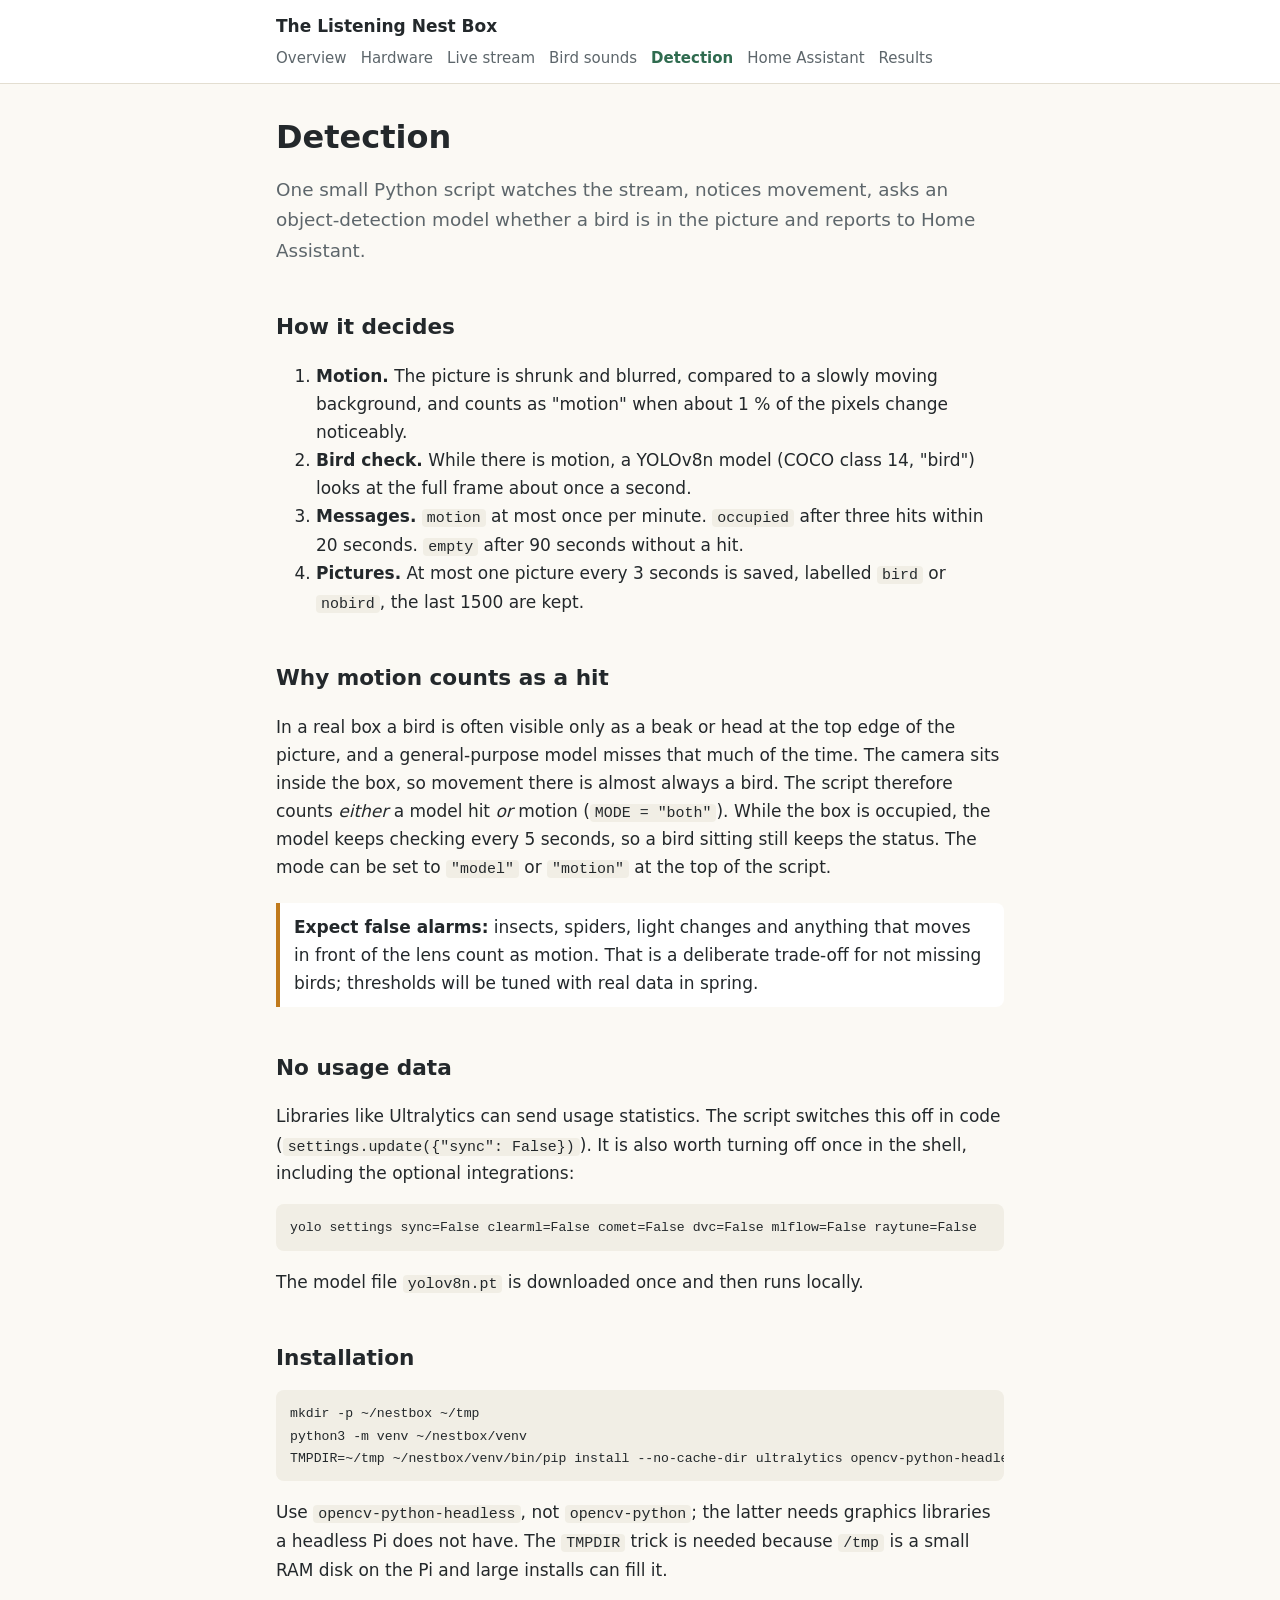
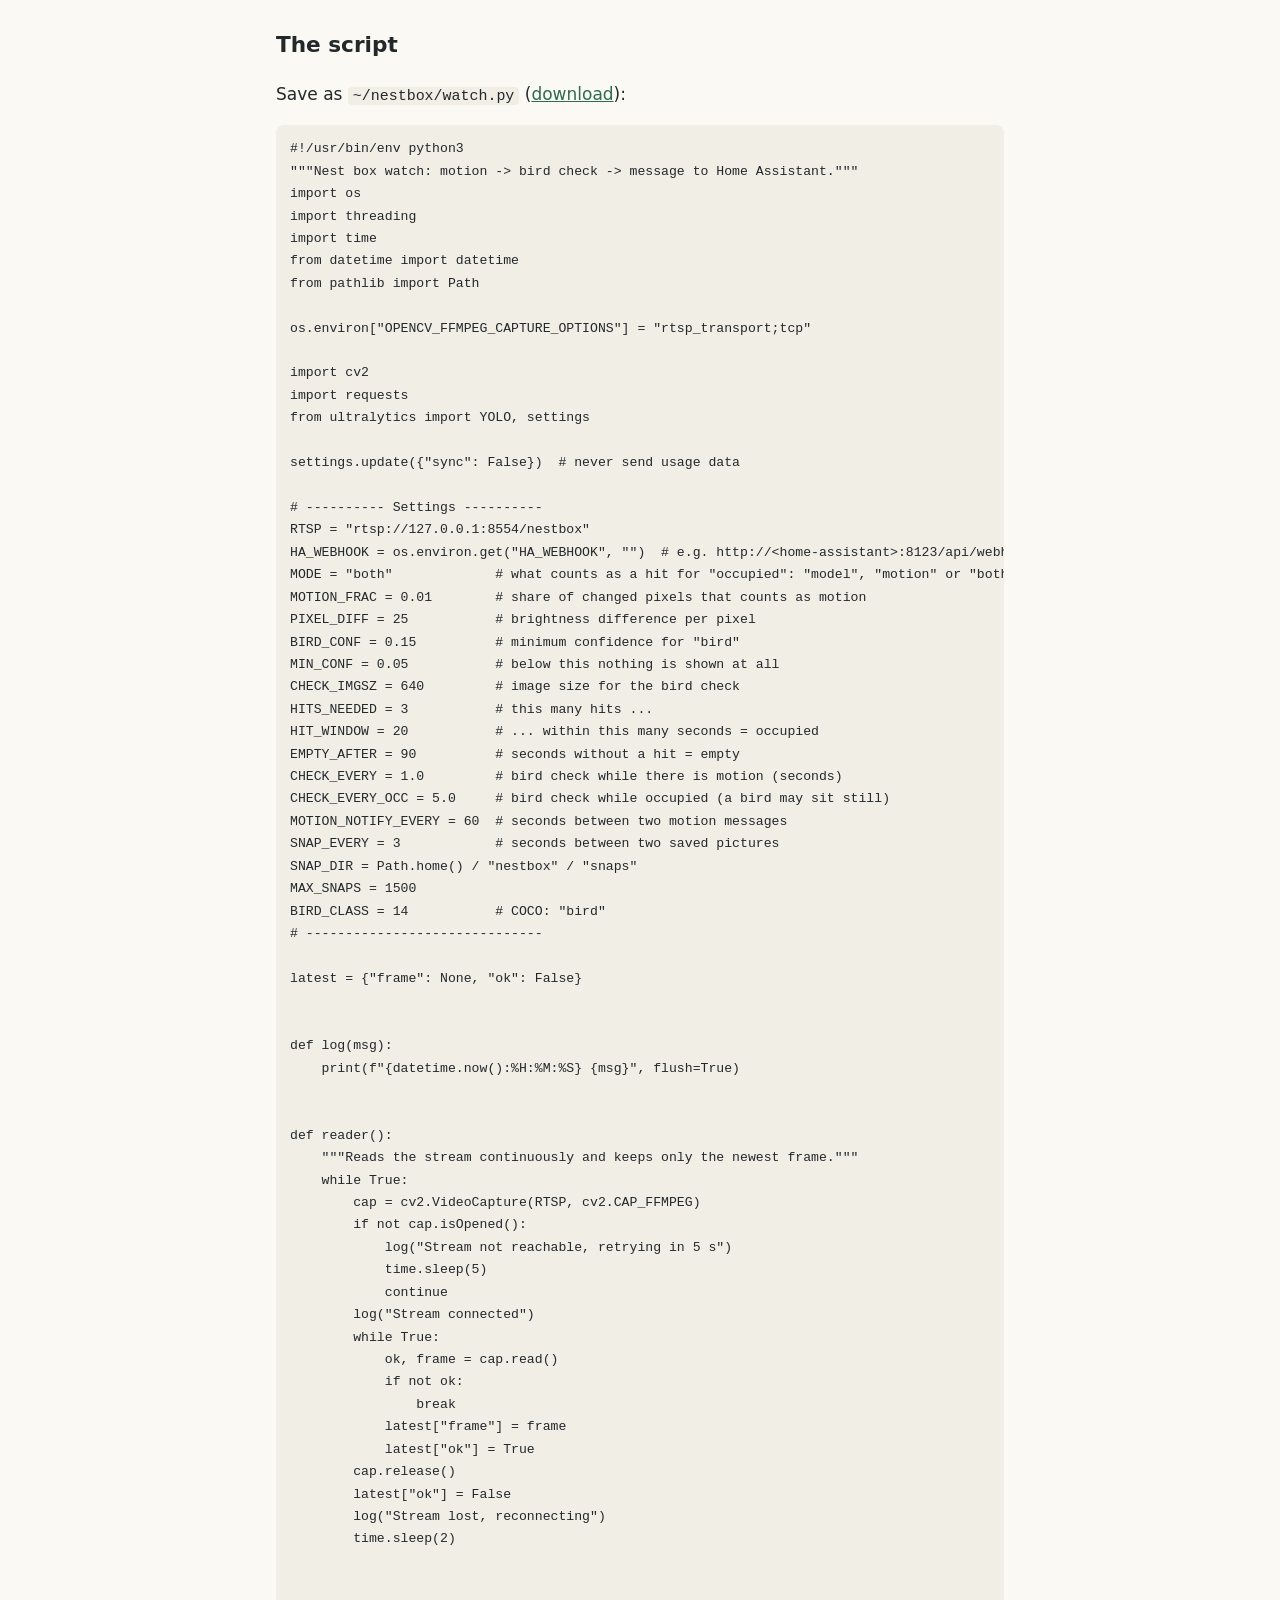
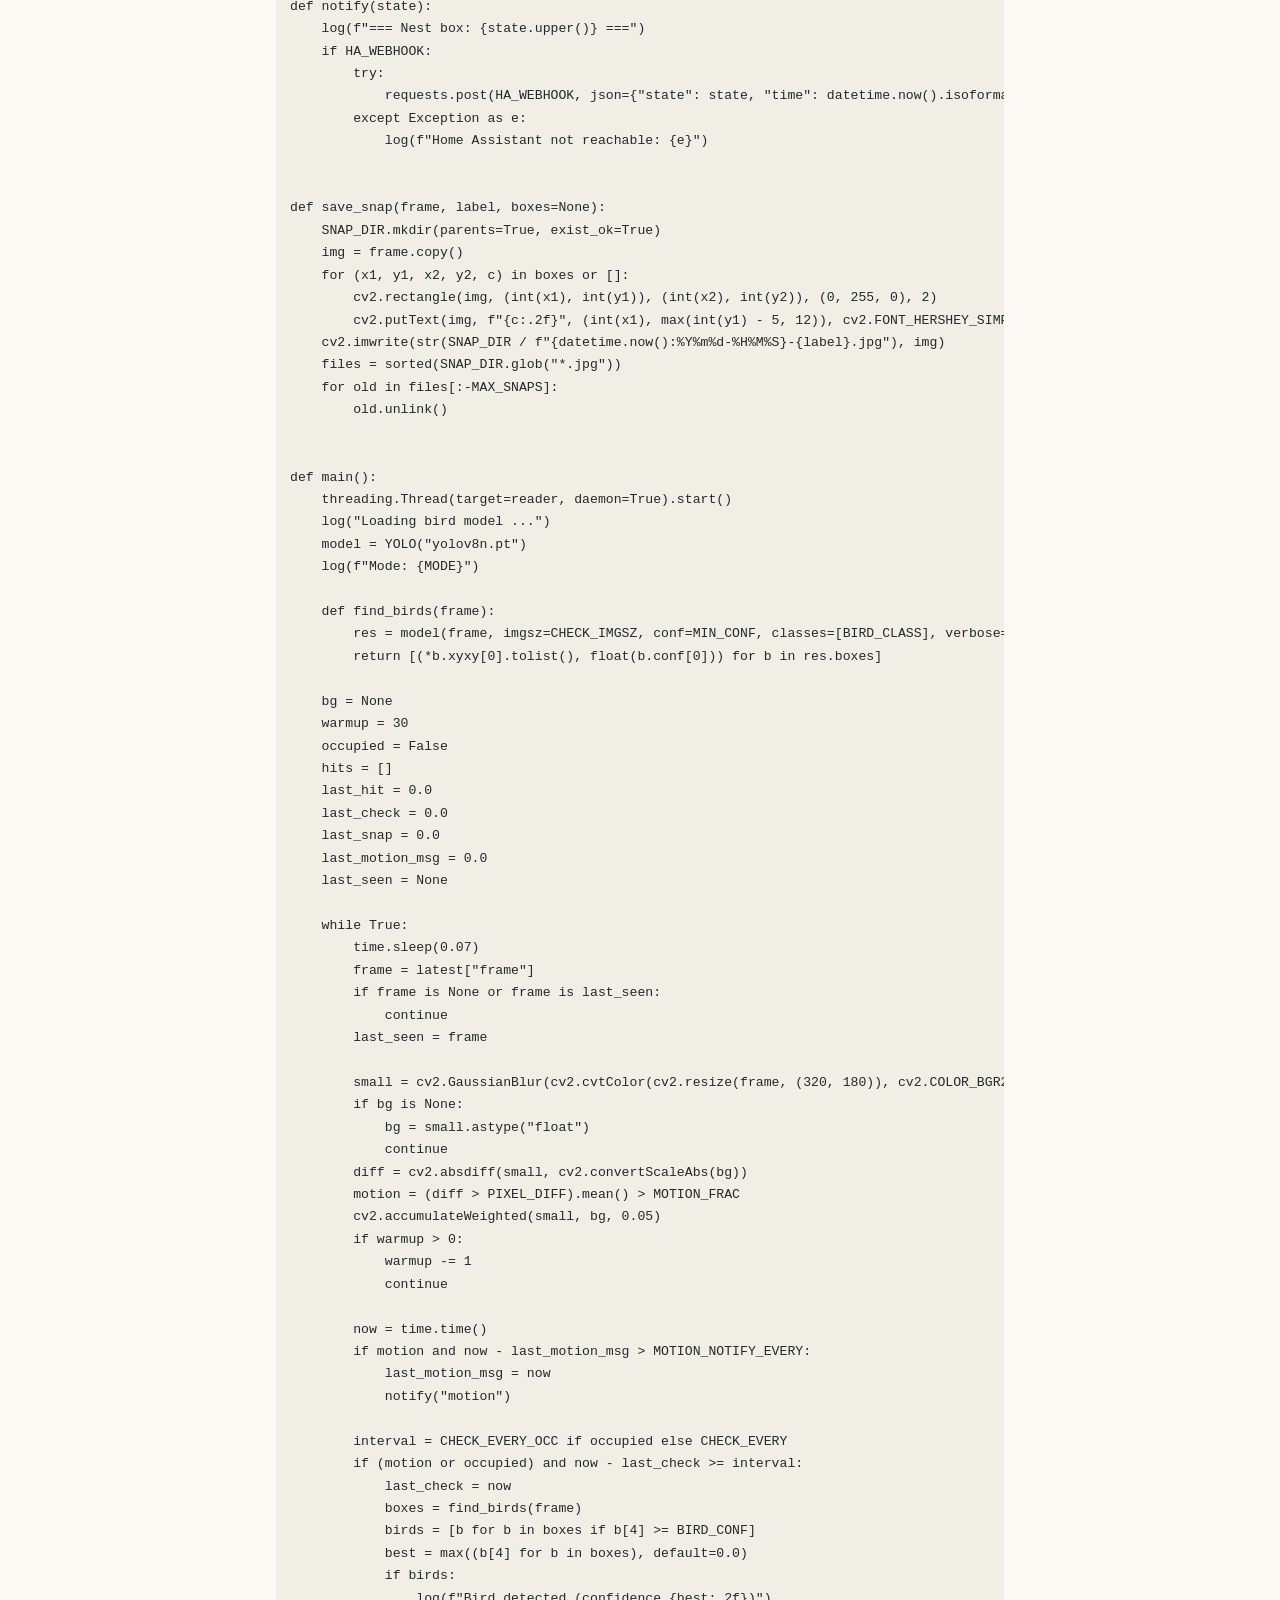
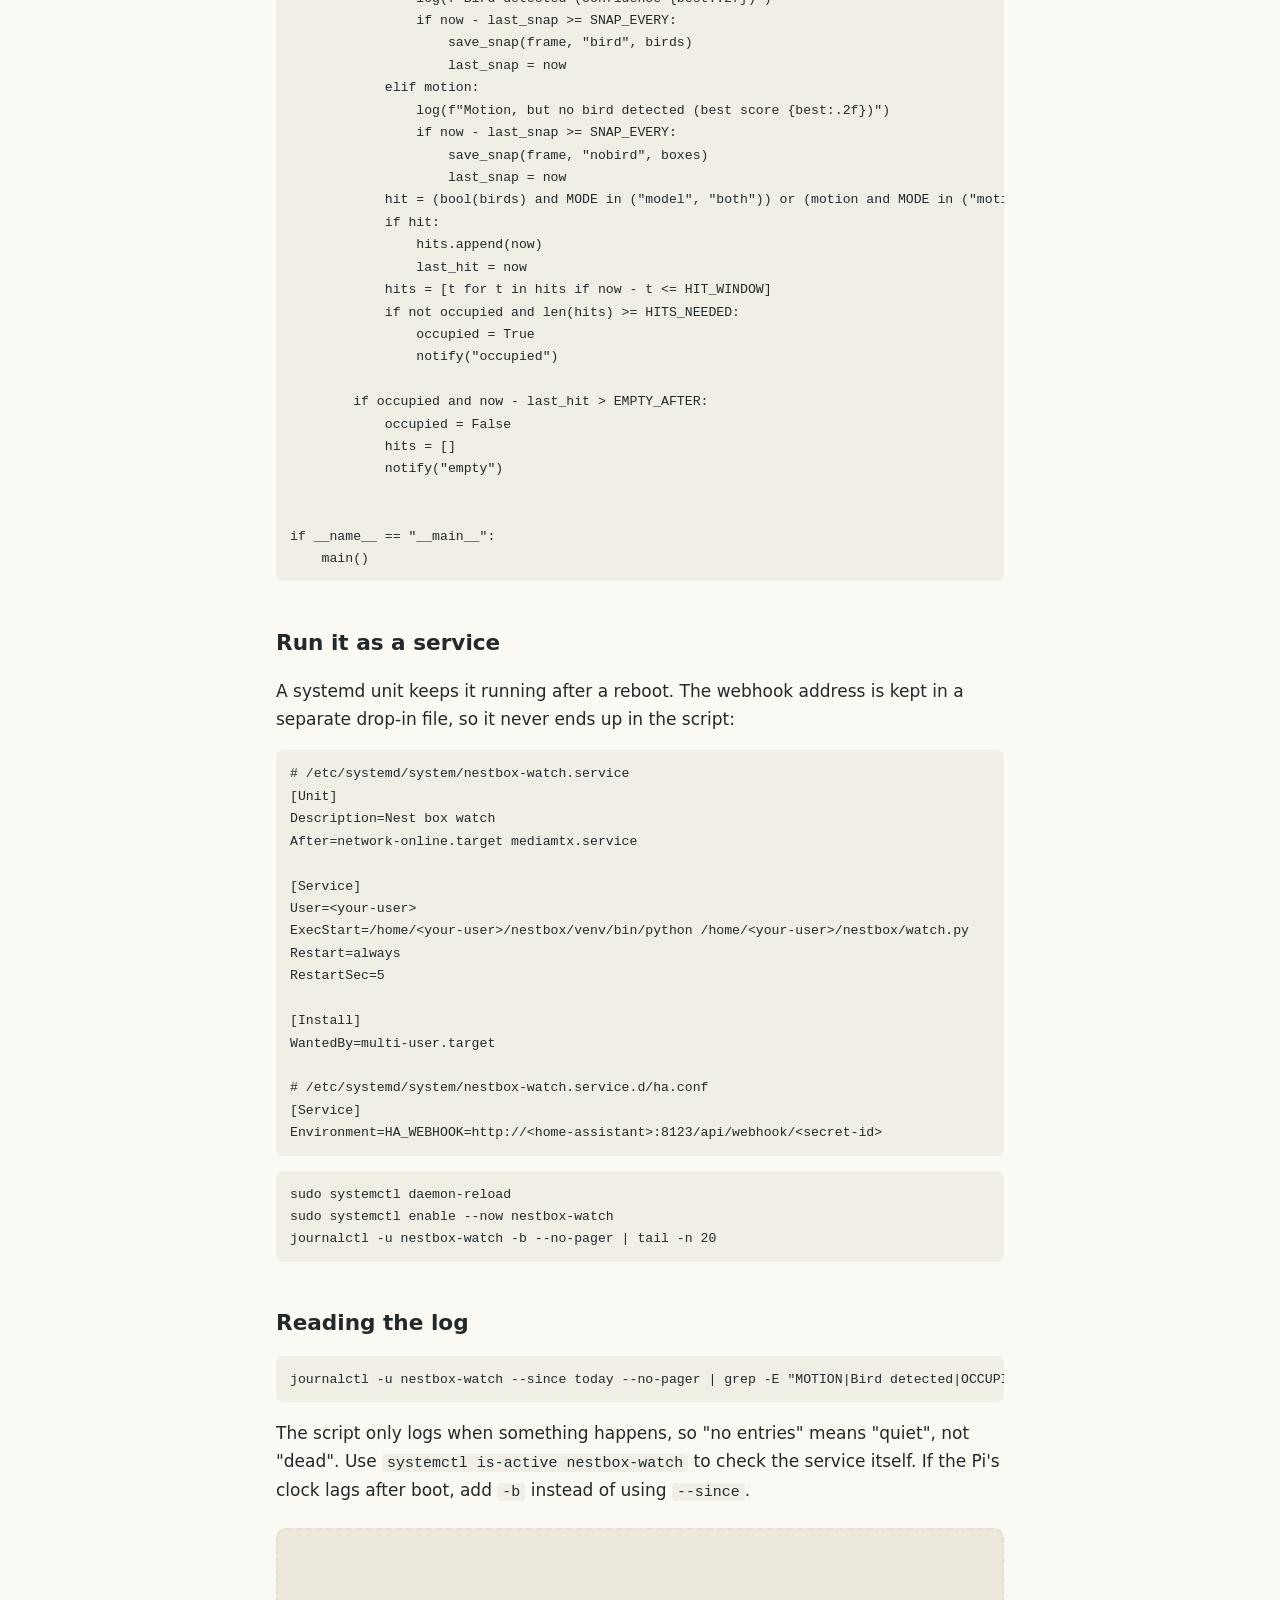
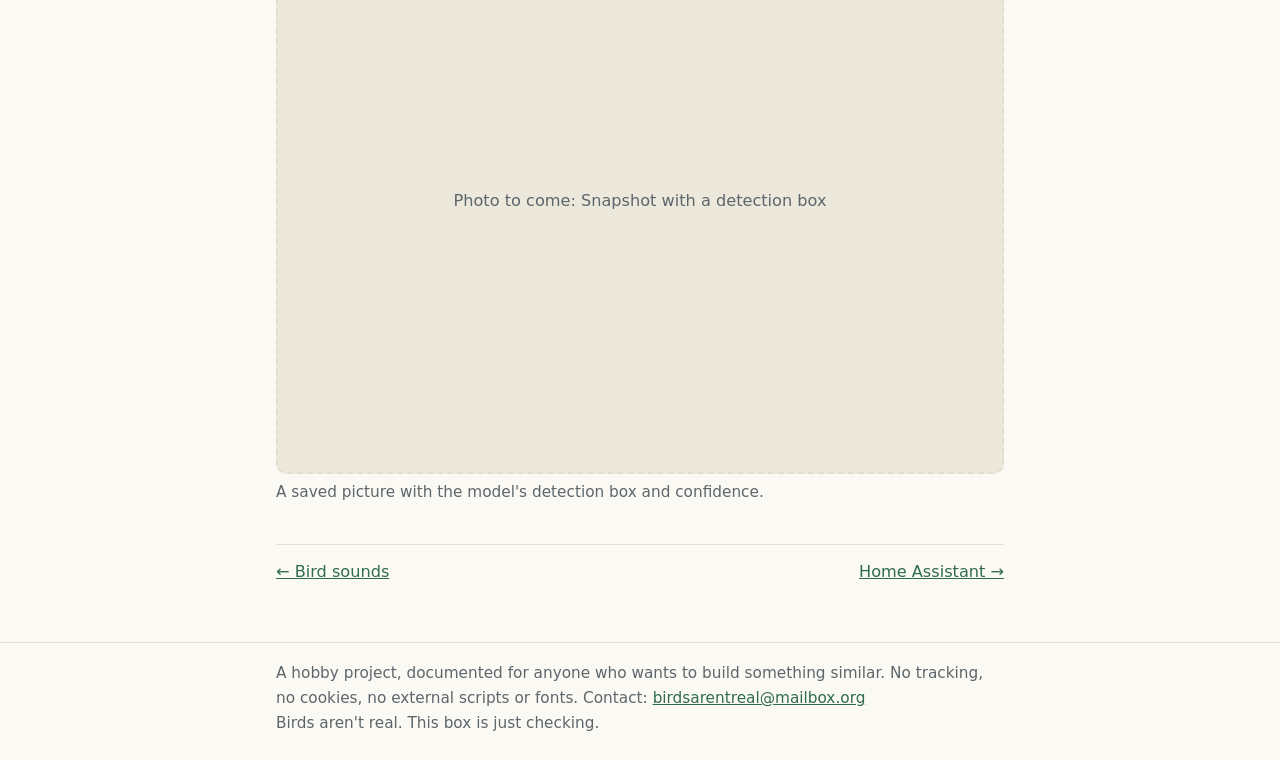
==== detection.html @ a0972b91 "Birds arent real" ====
<!doctype html>
<!-- they are watching. so are we. -->
<html lang="en">
<head>
<meta charset="utf-8">
<meta name="viewport" content="width=device-width,initial-scale=1">
<title>Detection · The Listening Nest Box</title>
<meta name="description" content="The motion and bird-detection script with the full code, settings and service setup.">
<link rel="stylesheet" href="style.css">
</head>
<body>
<header class="site"><div class="wrap"><a class="brand" href="index.html">The Listening Nest Box</a><nav aria-label="Pages"><a href="index.html">Overview</a><a href="hardware.html">Hardware</a><a href="stream.html">Live stream</a><a href="sound.html">Bird sounds</a><a href="detection.html" aria-current="page">Detection</a><a href="homeassistant.html">Home Assistant</a><a href="results.html">Results</a></nav></div></header>
<main><div class="wrap">

<h1>Detection</h1>
<p class="lead">One small Python script watches the stream, notices movement, asks an object-detection model whether a bird is in the picture and reports to Home Assistant.</p>
<h2>How it decides</h2>
<ol>
<li><strong>Motion.</strong> The picture is shrunk and blurred, compared to a slowly moving background, and counts as "motion" when about 1 % of the pixels change noticeably.</li>
<li><strong>Bird check.</strong> While there is motion, a YOLOv8n model (COCO class 14, "bird") looks at the full frame about once a second.</li>
<li><strong>Messages.</strong> <code>motion</code> at most once per minute. <code>occupied</code> after three hits within 20 seconds. <code>empty</code> after 90 seconds without a hit.</li>
<li><strong>Pictures.</strong> At most one picture every 3 seconds is saved, labelled <code>bird</code> or <code>nobird</code>, the last 1500 are kept.</li>
</ol>
<h2>Why motion counts as a hit</h2>
<p>In a real box a bird is often visible only as a beak or head at the top edge of the picture, and a general-purpose model misses that much of the time. The camera sits inside the box, so movement there is almost always a bird. The script therefore counts <em>either</em> a model hit <em>or</em> motion (<code>MODE = "both"</code>). While the box is occupied, the model keeps checking every 5 seconds, so a bird sitting still keeps the status. The mode can be set to <code>"model"</code> or <code>"motion"</code> at the top of the script.</p>
<div class="note warn"><strong>Expect false alarms:</strong> insects, spiders, light changes and anything that moves in front of the lens count as motion. That is a deliberate trade-off for not missing birds; thresholds will be tuned with real data in spring.</div>
<h2>No usage data</h2>
<p>Libraries like Ultralytics can send usage statistics. The script switches this off in code (<code>settings.update({"sync": False})</code>). It is also worth turning off once in the shell, including the optional integrations:</p>
<pre><code>yolo settings sync=False clearml=False comet=False dvc=False mlflow=False raytune=False</code></pre>
<p>The model file <code>yolov8n.pt</code> is downloaded once and then runs locally.</p>
<h2>Installation</h2>
<pre><code>mkdir -p ~/nestbox ~/tmp
python3 -m venv ~/nestbox/venv
TMPDIR=~/tmp ~/nestbox/venv/bin/pip install --no-cache-dir ultralytics opencv-python-headless requests</code></pre>
<p>Use <code>opencv-python-headless</code>, not <code>opencv-python</code>; the latter needs graphics libraries a headless Pi does not have. The <code>TMPDIR</code> trick is needed because <code>/tmp</code> is a small RAM disk on the Pi and large installs can fill it.</p>
<h2>The script</h2>
<p>Save as <code>~/nestbox/watch.py</code> (<a href="watch.py">download</a>):</p>
<pre><code>#!/usr/bin/env python3
&quot;&quot;&quot;Nest box watch: motion -&gt; bird check -&gt; message to Home Assistant.&quot;&quot;&quot;
import os
import threading
import time
from datetime import datetime
from pathlib import Path

os.environ[&quot;OPENCV_FFMPEG_CAPTURE_OPTIONS&quot;] = &quot;rtsp_transport;tcp&quot;

import cv2
import requests
from ultralytics import YOLO, settings

settings.update({&quot;sync&quot;: False})  # never send usage data

# ---------- Settings ----------
RTSP = &quot;rtsp://127.0.0.1:8554/nestbox&quot;
HA_WEBHOOK = os.environ.get(&quot;HA_WEBHOOK&quot;, &quot;&quot;)  # e.g. http://&lt;home-assistant&gt;:8123/api/webhook/&lt;secret-id&gt;
MODE = &quot;both&quot;             # what counts as a hit for &quot;occupied&quot;: &quot;model&quot;, &quot;motion&quot; or &quot;both&quot;
MOTION_FRAC = 0.01        # share of changed pixels that counts as motion
PIXEL_DIFF = 25           # brightness difference per pixel
BIRD_CONF = 0.15          # minimum confidence for &quot;bird&quot;
MIN_CONF = 0.05           # below this nothing is shown at all
CHECK_IMGSZ = 640         # image size for the bird check
HITS_NEEDED = 3           # this many hits ...
HIT_WINDOW = 20           # ... within this many seconds = occupied
EMPTY_AFTER = 90          # seconds without a hit = empty
CHECK_EVERY = 1.0         # bird check while there is motion (seconds)
CHECK_EVERY_OCC = 5.0     # bird check while occupied (a bird may sit still)
MOTION_NOTIFY_EVERY = 60  # seconds between two motion messages
SNAP_EVERY = 3            # seconds between two saved pictures
SNAP_DIR = Path.home() / &quot;nestbox&quot; / &quot;snaps&quot;
MAX_SNAPS = 1500
BIRD_CLASS = 14           # COCO: &quot;bird&quot;
# ------------------------------

latest = {&quot;frame&quot;: None, &quot;ok&quot;: False}


def log(msg):
    print(f&quot;{datetime.now():%H:%M:%S} {msg}&quot;, flush=True)


def reader():
    &quot;&quot;&quot;Reads the stream continuously and keeps only the newest frame.&quot;&quot;&quot;
    while True:
        cap = cv2.VideoCapture(RTSP, cv2.CAP_FFMPEG)
        if not cap.isOpened():
            log(&quot;Stream not reachable, retrying in 5 s&quot;)
            time.sleep(5)
            continue
        log(&quot;Stream connected&quot;)
        while True:
            ok, frame = cap.read()
            if not ok:
                break
            latest[&quot;frame&quot;] = frame
            latest[&quot;ok&quot;] = True
        cap.release()
        latest[&quot;ok&quot;] = False
        log(&quot;Stream lost, reconnecting&quot;)
        time.sleep(2)


def notify(state):
    log(f&quot;=== Nest box: {state.upper()} ===&quot;)
    if HA_WEBHOOK:
        try:
            requests.post(HA_WEBHOOK, json={&quot;state&quot;: state, &quot;time&quot;: datetime.now().isoformat()}, timeout=5)
        except Exception as e:
            log(f&quot;Home Assistant not reachable: {e}&quot;)


def save_snap(frame, label, boxes=None):
    SNAP_DIR.mkdir(parents=True, exist_ok=True)
    img = frame.copy()
    for (x1, y1, x2, y2, c) in boxes or []:
        cv2.rectangle(img, (int(x1), int(y1)), (int(x2), int(y2)), (0, 255, 0), 2)
        cv2.putText(img, f&quot;{c:.2f}&quot;, (int(x1), max(int(y1) - 5, 12)), cv2.FONT_HERSHEY_SIMPLEX, 0.6, (0, 255, 0), 2)
    cv2.imwrite(str(SNAP_DIR / f&quot;{datetime.now():%Y%m%d-%H%M%S}-{label}.jpg&quot;), img)
    files = sorted(SNAP_DIR.glob(&quot;*.jpg&quot;))
    for old in files[:-MAX_SNAPS]:
        old.unlink()


def main():
    threading.Thread(target=reader, daemon=True).start()
    log(&quot;Loading bird model ...&quot;)
    model = YOLO(&quot;yolov8n.pt&quot;)
    log(f&quot;Mode: {MODE}&quot;)

    def find_birds(frame):
        res = model(frame, imgsz=CHECK_IMGSZ, conf=MIN_CONF, classes=[BIRD_CLASS], verbose=False)[0]
        return [(*b.xyxy[0].tolist(), float(b.conf[0])) for b in res.boxes]

    bg = None
    warmup = 30
    occupied = False
    hits = []
    last_hit = 0.0
    last_check = 0.0
    last_snap = 0.0
    last_motion_msg = 0.0
    last_seen = None

    while True:
        time.sleep(0.07)
        frame = latest[&quot;frame&quot;]
        if frame is None or frame is last_seen:
            continue
        last_seen = frame

        small = cv2.GaussianBlur(cv2.cvtColor(cv2.resize(frame, (320, 180)), cv2.COLOR_BGR2GRAY), (9, 9), 0)
        if bg is None:
            bg = small.astype(&quot;float&quot;)
            continue
        diff = cv2.absdiff(small, cv2.convertScaleAbs(bg))
        motion = (diff &gt; PIXEL_DIFF).mean() &gt; MOTION_FRAC
        cv2.accumulateWeighted(small, bg, 0.05)
        if warmup &gt; 0:
            warmup -= 1
            continue

        now = time.time()
        if motion and now - last_motion_msg &gt; MOTION_NOTIFY_EVERY:
            last_motion_msg = now
            notify(&quot;motion&quot;)

        interval = CHECK_EVERY_OCC if occupied else CHECK_EVERY
        if (motion or occupied) and now - last_check &gt;= interval:
            last_check = now
            boxes = find_birds(frame)
            birds = [b for b in boxes if b[4] &gt;= BIRD_CONF]
            best = max((b[4] for b in boxes), default=0.0)
            if birds:
                log(f&quot;Bird detected (confidence {best:.2f})&quot;)
                if now - last_snap &gt;= SNAP_EVERY:
                    save_snap(frame, &quot;bird&quot;, birds)
                    last_snap = now
            elif motion:
                log(f&quot;Motion, but no bird detected (best score {best:.2f})&quot;)
                if now - last_snap &gt;= SNAP_EVERY:
                    save_snap(frame, &quot;nobird&quot;, boxes)
                    last_snap = now
            hit = (bool(birds) and MODE in (&quot;model&quot;, &quot;both&quot;)) or (motion and MODE in (&quot;motion&quot;, &quot;both&quot;))
            if hit:
                hits.append(now)
                last_hit = now
            hits = [t for t in hits if now - t &lt;= HIT_WINDOW]
            if not occupied and len(hits) &gt;= HITS_NEEDED:
                occupied = True
                notify(&quot;occupied&quot;)

        if occupied and now - last_hit &gt; EMPTY_AFTER:
            occupied = False
            hits = []
            notify(&quot;empty&quot;)


if __name__ == &quot;__main__&quot;:
    main()
</code></pre>
<h2>Run it as a service</h2>
<p>A systemd unit keeps it running after a reboot. The webhook address is kept in a separate drop-in file, so it never ends up in the script:</p>
<pre><code># /etc/systemd/system/nestbox-watch.service
[Unit]
Description=Nest box watch
After=network-online.target mediamtx.service

[Service]
User=&lt;your-user&gt;
ExecStart=/home/&lt;your-user&gt;/nestbox/venv/bin/python /home/&lt;your-user&gt;/nestbox/watch.py
Restart=always
RestartSec=5

[Install]
WantedBy=multi-user.target

# /etc/systemd/system/nestbox-watch.service.d/ha.conf
[Service]
Environment=HA_WEBHOOK=http://&lt;home-assistant&gt;:8123/api/webhook/&lt;secret-id&gt;</code></pre>
<pre><code>sudo systemctl daemon-reload
sudo systemctl enable --now nestbox-watch
journalctl -u nestbox-watch -b --no-pager | tail -n 20</code></pre>
<h2>Reading the log</h2>
<pre><code>journalctl -u nestbox-watch --since today --no-pager | grep -E "MOTION|Bird detected|OCCUPIED|EMPTY"</code></pre>
<p>The script only logs when something happens, so "no entries" means "quiet", not "dead". Use <code>systemctl is-active nestbox-watch</code> to check the service itself. If the Pi's clock lags after boot, add <code>-b</code> instead of using <code>--since</code>.</p>
<figure><div class="ph" role="img" aria-label="Photo placeholder: Snapshot with a detection box">Photo to come: Snapshot with a detection box</div><figcaption>A saved picture with the model's detection box and confidence.</figcaption></figure>

<div class="pager"><a href="sound.html">&larr; Bird sounds</a><a href="homeassistant.html">Home Assistant &rarr;</a></div>
</div></main>
<footer class="site"><div class="wrap">A hobby project, documented for anyone who wants to build something similar. No tracking, no cookies, no external scripts or fonts. Contact: <a href="mailto:birdsarentreal@mailbox.org">birdsarentreal@mailbox.org</a><br>Birds aren't real. This box is just checking.</div></footer>
</body>
</html>
---- style.css ----
:root{--bg:#fbf9f4;--fg:#23282b;--muted:#5d666b;--card:#fff;--line:#e3ded1;--accent:#2f6b4f;--accent-fg:#fff;--code:#f1eee5;--ph:#ece8db}
@media (prefers-color-scheme:dark){:root:not([data-theme=light]){--bg:#171b1a;--fg:#e7e9e4;--muted:#a3aba5;--card:#1f2523;--line:#303835;--accent:#7fc3a0;--accent-fg:#10201a;--code:#232b28;--ph:#252d2a}}
*{box-sizing:border-box}
html{-webkit-text-size-adjust:100%}
body{margin:0;background:var(--bg);color:var(--fg);font:17px/1.65 system-ui,-apple-system,"Segoe UI",Roboto,sans-serif}
a{color:var(--accent)}
header.site{border-bottom:1px solid var(--line);background:var(--card)}
.wrap{max-width:760px;margin:0 auto;padding:0 16px}
header.site .wrap{display:flex;flex-wrap:wrap;gap:6px 18px;align-items:center;padding-top:12px;padding-bottom:12px}
header.site .brand{font-weight:700;color:var(--fg);text-decoration:none;margin-right:auto}
header.site nav{display:flex;flex-wrap:wrap;gap:4px 14px;font-size:15px}
header.site nav a{color:var(--muted);text-decoration:none}
header.site nav a[aria-current=page]{color:var(--accent);font-weight:600}
main{padding:28px 0 56px}
h1{font-size:2rem;line-height:1.2;margin:.2em 0 .4em}
h2{font-size:1.35rem;margin:2em 0 .5em}
h3{font-size:1.1rem;margin:1.5em 0 .4em}
.lead{font-size:1.15rem;color:var(--muted)}
.note{border-left:4px solid var(--accent);background:var(--card);padding:10px 14px;margin:1.2em 0;border-radius:0 8px 8px 0}
.note.warn{border-color:#c07a1c}
pre,code{font-family:ui-monospace,SFMono-Regular,Menlo,Consolas,monospace;font-size:.88em}
code{background:var(--code);padding:1px 5px;border-radius:4px}
pre{background:var(--code);padding:12px 14px;border-radius:8px;overflow-x:auto;line-height:1.5}
pre code{background:none;padding:0}
table{border-collapse:collapse;width:100%;margin:1em 0;font-size:.95em}
th,td{border:1px solid var(--line);padding:7px 10px;text-align:left;vertical-align:top}
th{background:var(--card)}
.table-scroll{overflow-x:auto}
figure{margin:1.4em 0}
figure .ph{aspect-ratio:4/3;background:var(--ph);border:2px dashed var(--line);border-radius:10px;display:flex;align-items:center;justify-content:center;text-align:center;padding:16px;color:var(--muted);font-size:.95em}
figure img{max-width:100%;height:auto;border-radius:10px}
figcaption{font-size:.9em;color:var(--muted);margin-top:6px}
.cards{display:grid;grid-template-columns:repeat(auto-fit,minmax(220px,1fr));gap:12px;margin:1.4em 0}
.card{background:var(--card);border:1px solid var(--line);border-radius:10px;padding:14px;text-decoration:none;color:var(--fg)}
.card strong{display:block;color:var(--accent);margin-bottom:4px}
.card span{font-size:.92em;color:var(--muted)}
.pager{display:flex;justify-content:space-between;gap:12px;margin-top:2.4em;padding-top:14px;border-top:1px solid var(--line);font-size:.95em}
footer.site{border-top:1px solid var(--line);padding:18px 0 32px;color:var(--muted);font-size:.9em}
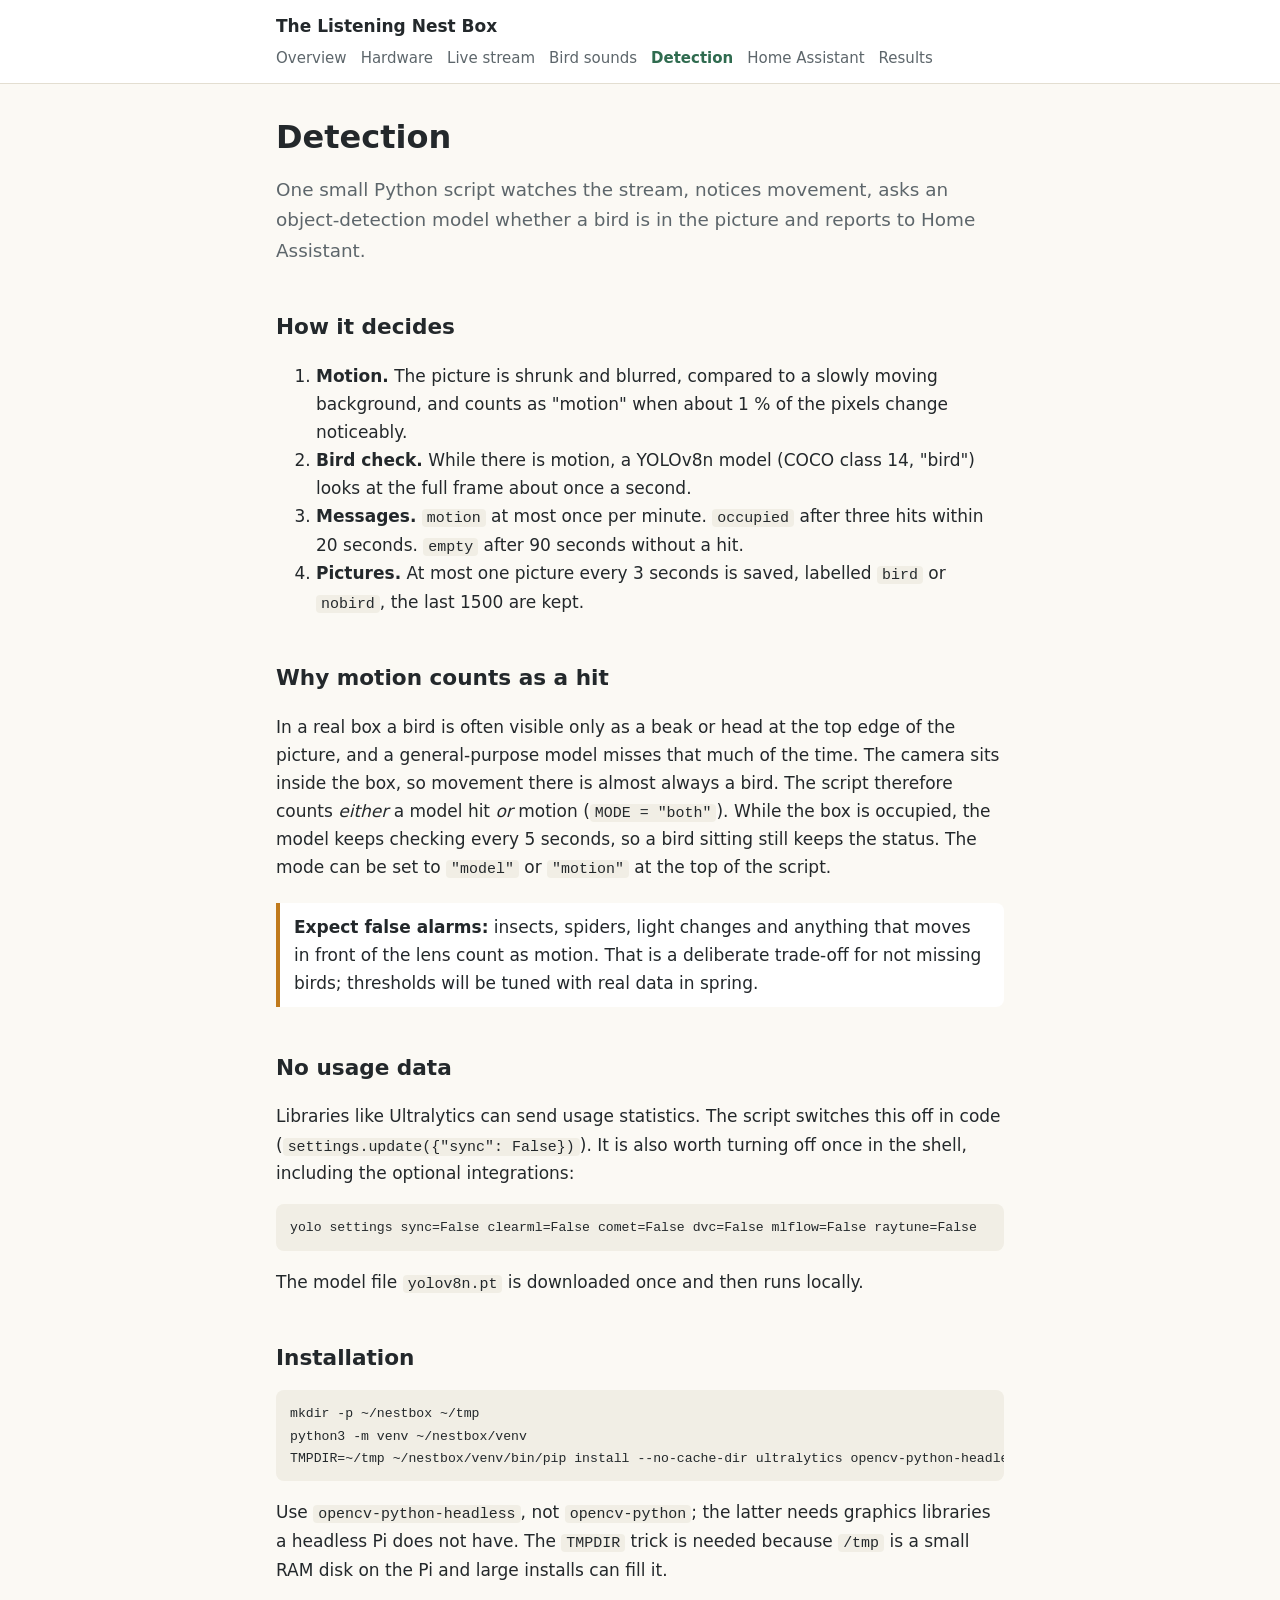
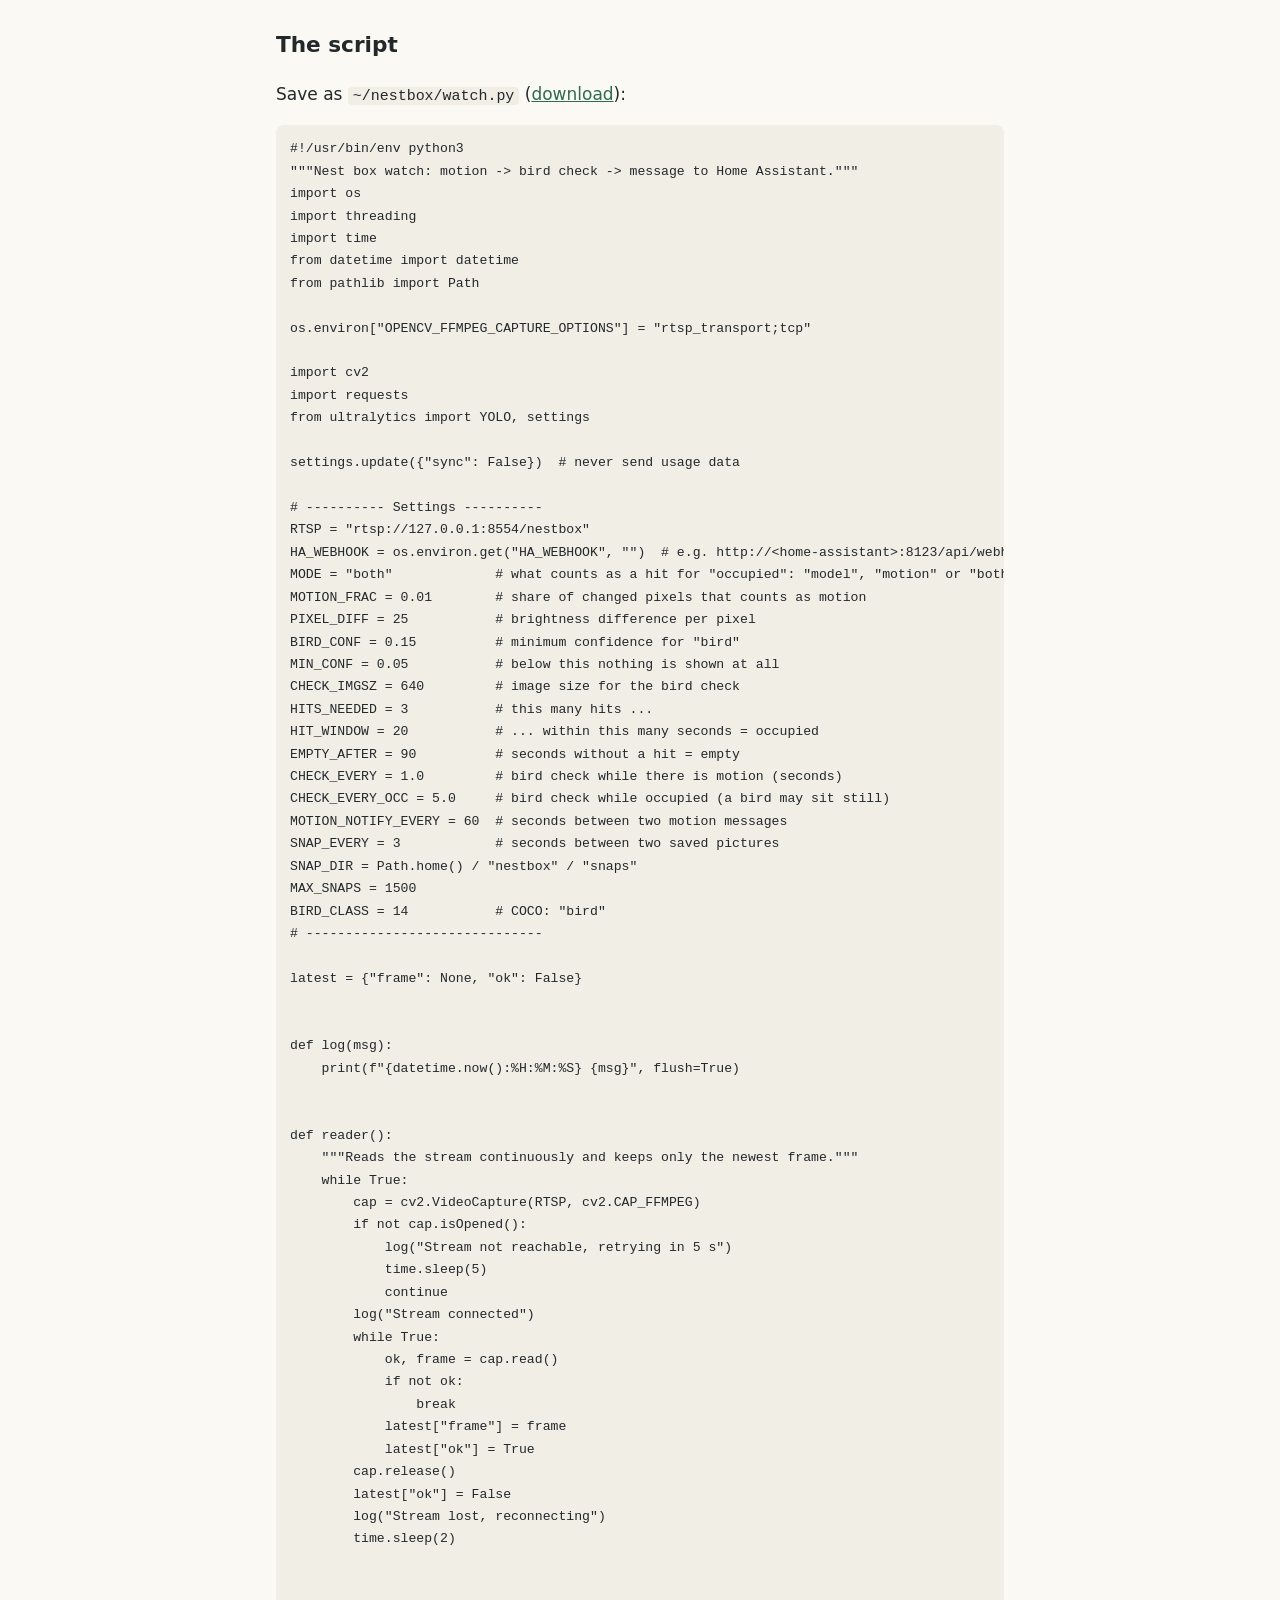
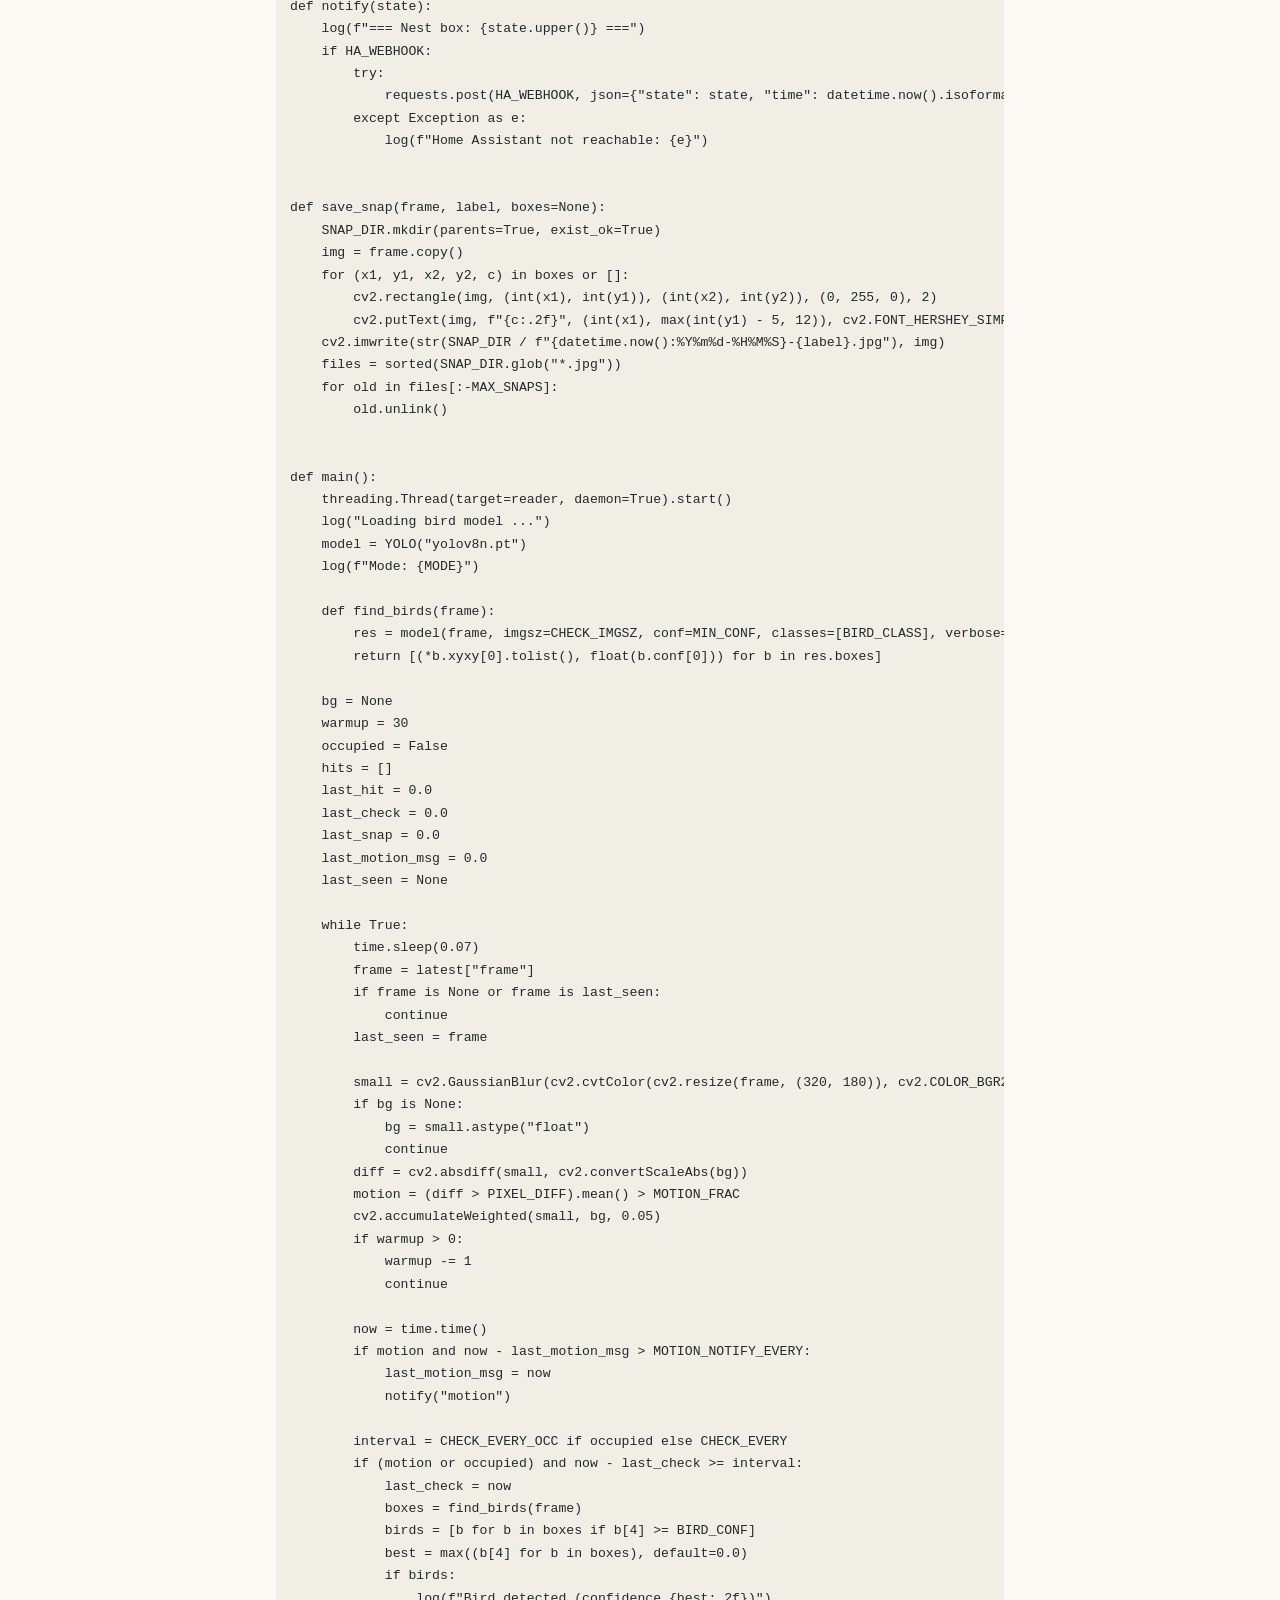
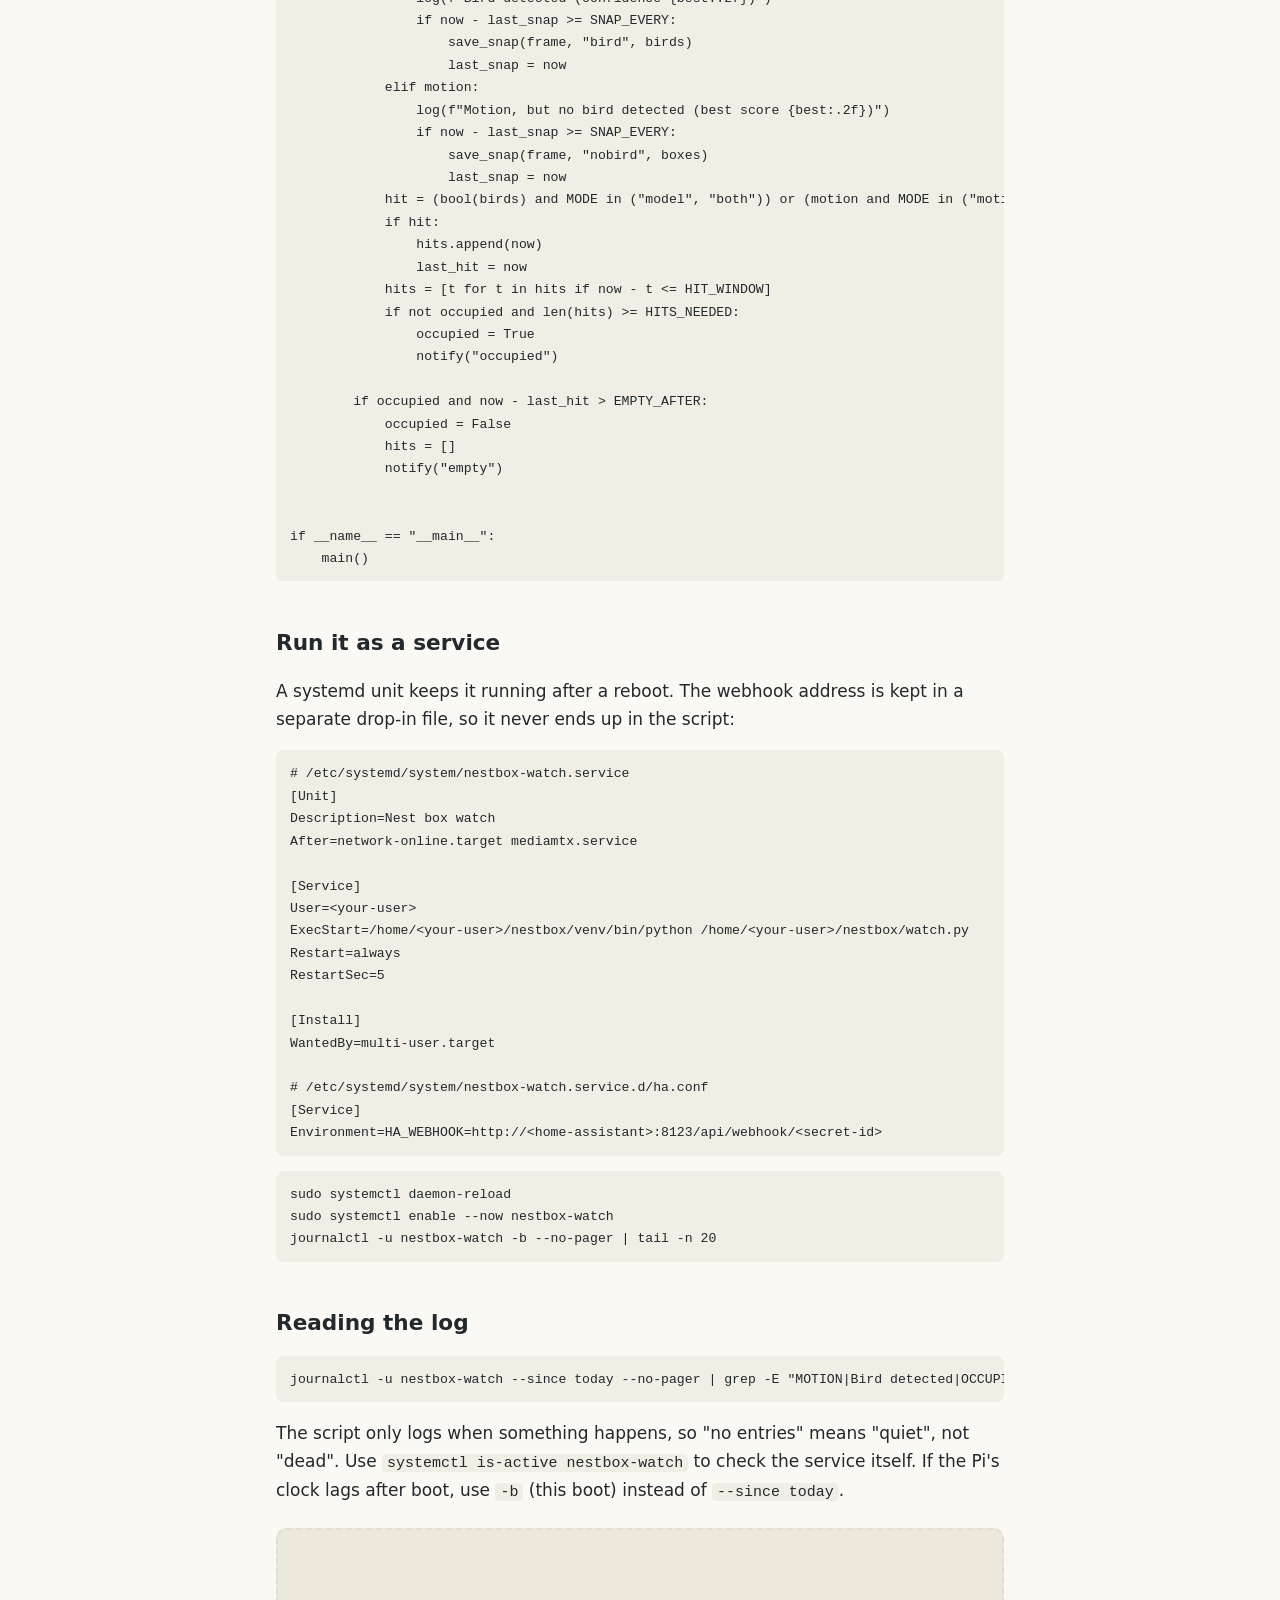
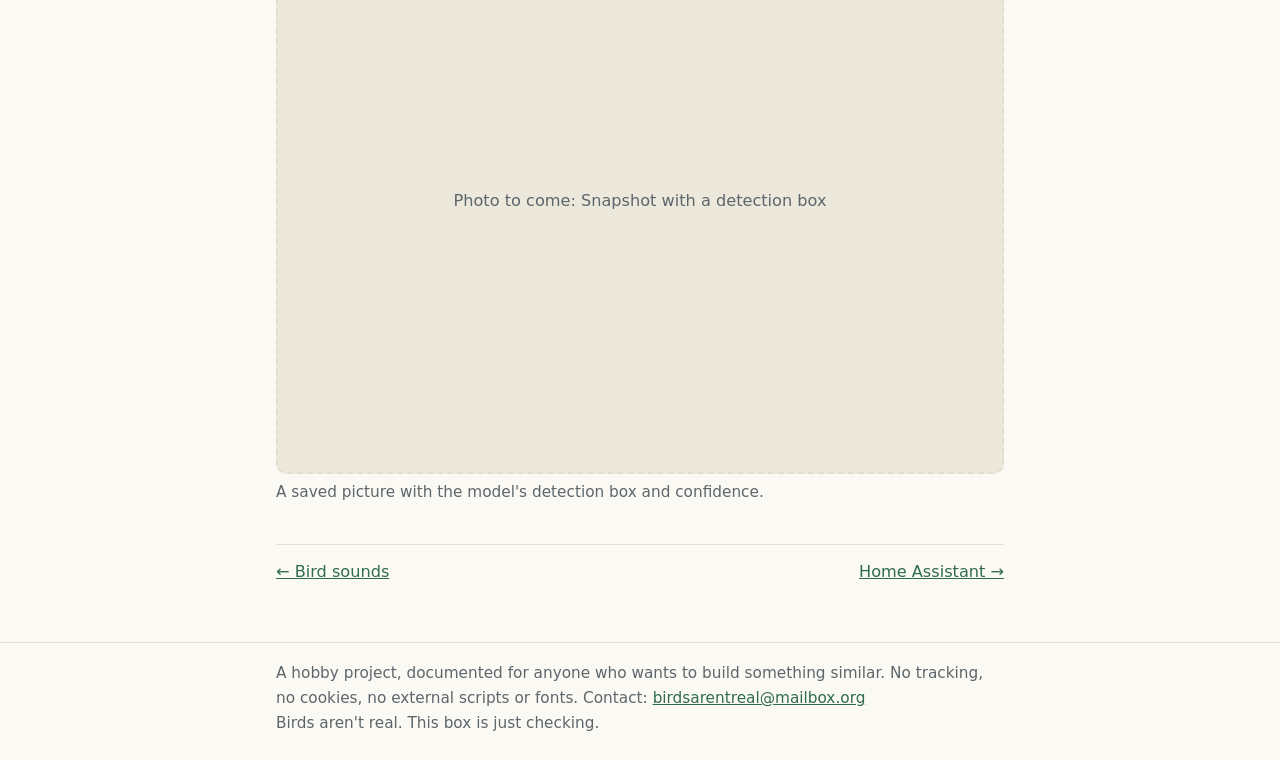
==== commit 4f1efa07: "fix wording" ====
--- a/detection.html
+++ b/detection.html
@@ -222,11 +222,11 @@
 journalctl -u nestbox-watch -b --no-pager | tail -n 20</code></pre>
 <h2>Reading the log</h2>
 <pre><code>journalctl -u nestbox-watch --since today --no-pager | grep -E "MOTION|Bird detected|OCCUPIED|EMPTY"</code></pre>
-<p>The script only logs when something happens, so "no entries" means "quiet", not "dead". Use <code>systemctl is-active nestbox-watch</code> to check the service itself. If the Pi's clock lags after boot, add <code>-b</code> instead of using <code>--since</code>.</p>
+<p>The script only logs when something happens, so "no entries" means "quiet", not "dead". Use <code>systemctl is-active nestbox-watch</code> to check the service itself. If the Pi's clock lags after boot, use <code>-b</code> (this boot) instead of <code>--since today</code>.</p>
 <figure><div class="ph" role="img" aria-label="Photo placeholder: Snapshot with a detection box">Photo to come: Snapshot with a detection box</div><figcaption>A saved picture with the model's detection box and confidence.</figcaption></figure>
 
 <div class="pager"><a href="sound.html">&larr; Bird sounds</a><a href="homeassistant.html">Home Assistant &rarr;</a></div>
 </div></main>
-<footer class="site"><div class="wrap">A hobby project, documented for anyone who wants to build something similar. No tracking, no cookies, no external scripts or fonts. Contact: <a href="mailto:birdsarentreal@mailbox.org">birdsarentreal@mailbox.org</a><br>Birds aren't real. This box is just checking.</div></footer>
+<footer class="site"><div class="wrap">A hobby project, documented for anyone who wants to build something similar. No tracking, no cookies, no external scripts or fonts. Contact: <a href="mailto:birdsarentreal@mailbox.org">birdsarentreal@mailbox.org</a><br><a href="404.html" class="egg">Birds aren't real.</a> This box is just checking.</div></footer>
 </body>
 </html>
--- a/style.css
+++ b/style.css
@@ -36,3 +36,6 @@
 .card span{font-size:.92em;color:var(--muted)}
 .pager{display:flex;justify-content:space-between;gap:12px;margin-top:2.4em;padding-top:14px;border-top:1px solid var(--line);font-size:.95em}
 footer.site{border-top:1px solid var(--line);padding:18px 0 32px;color:var(--muted);font-size:.9em}
+
+footer.site a.egg{color:inherit;text-decoration:none}
+footer.site a.egg:hover,footer.site a.egg:focus{text-decoration:underline}
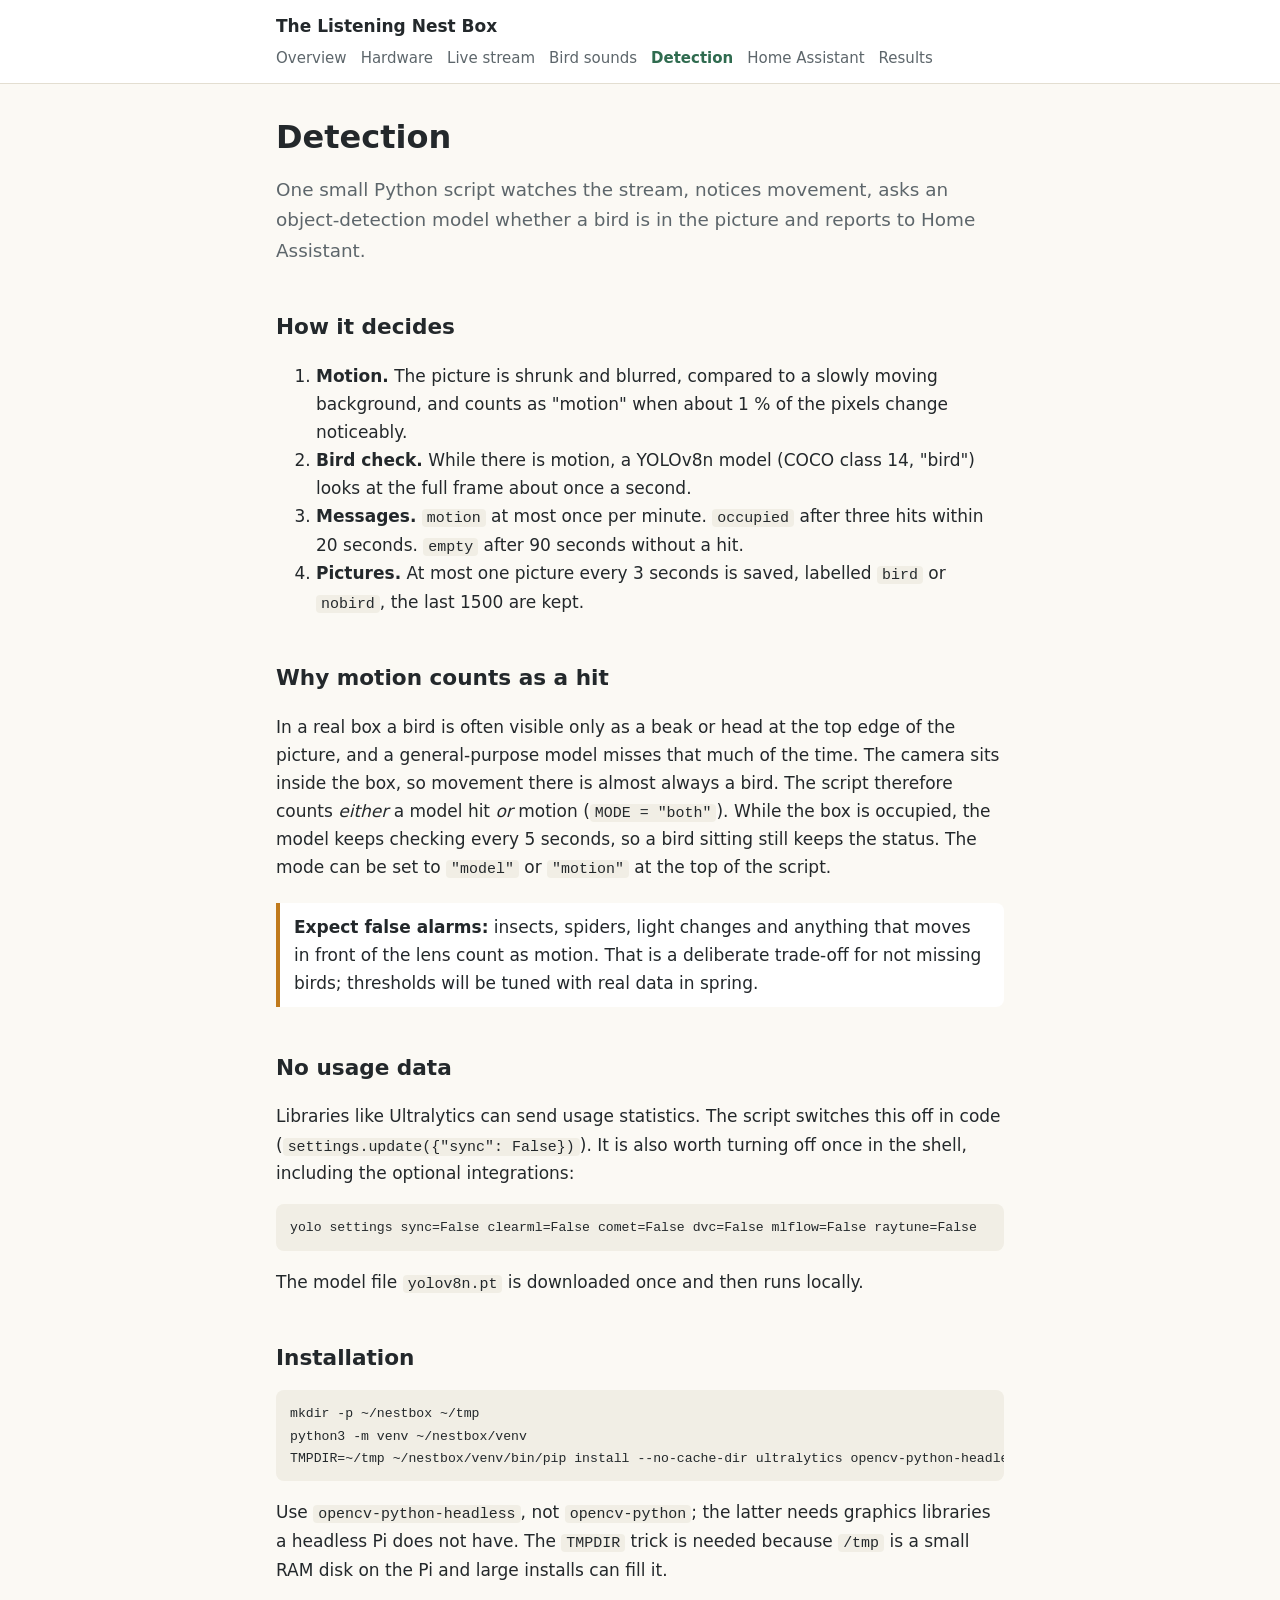
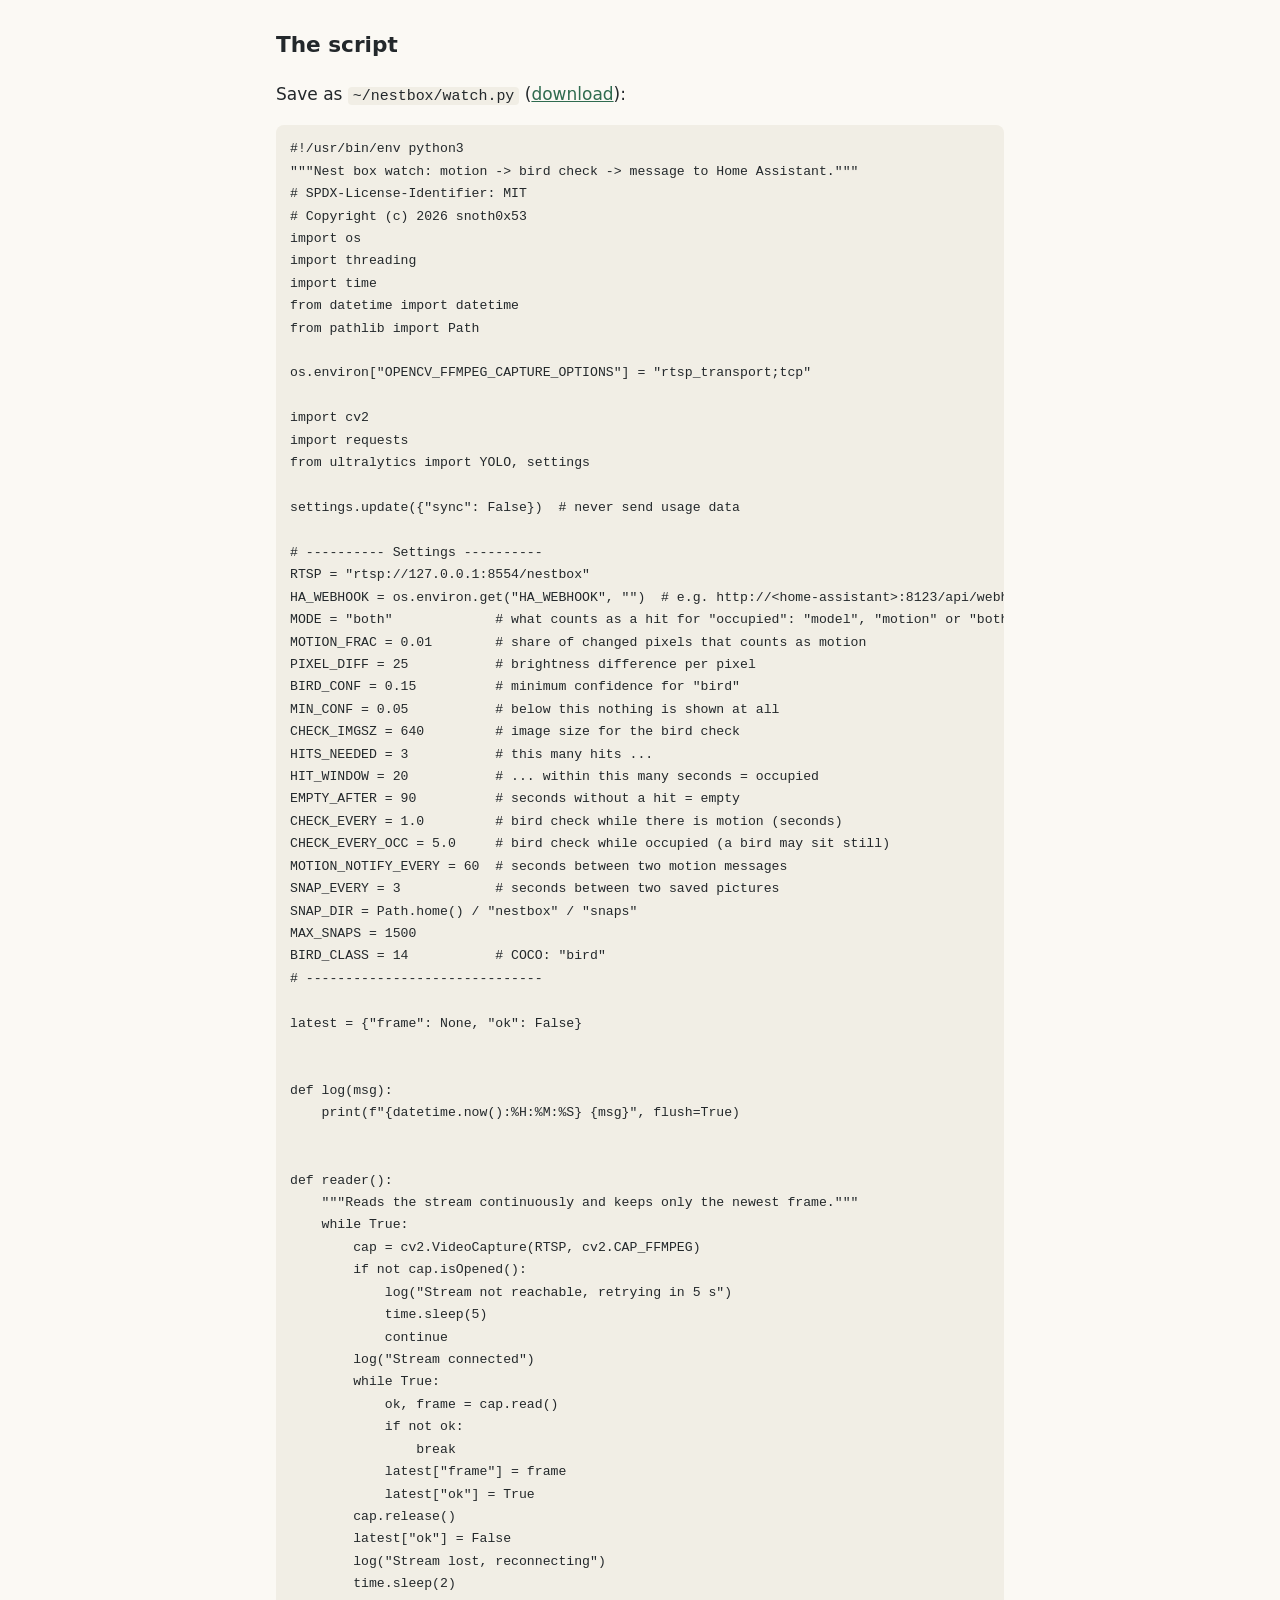
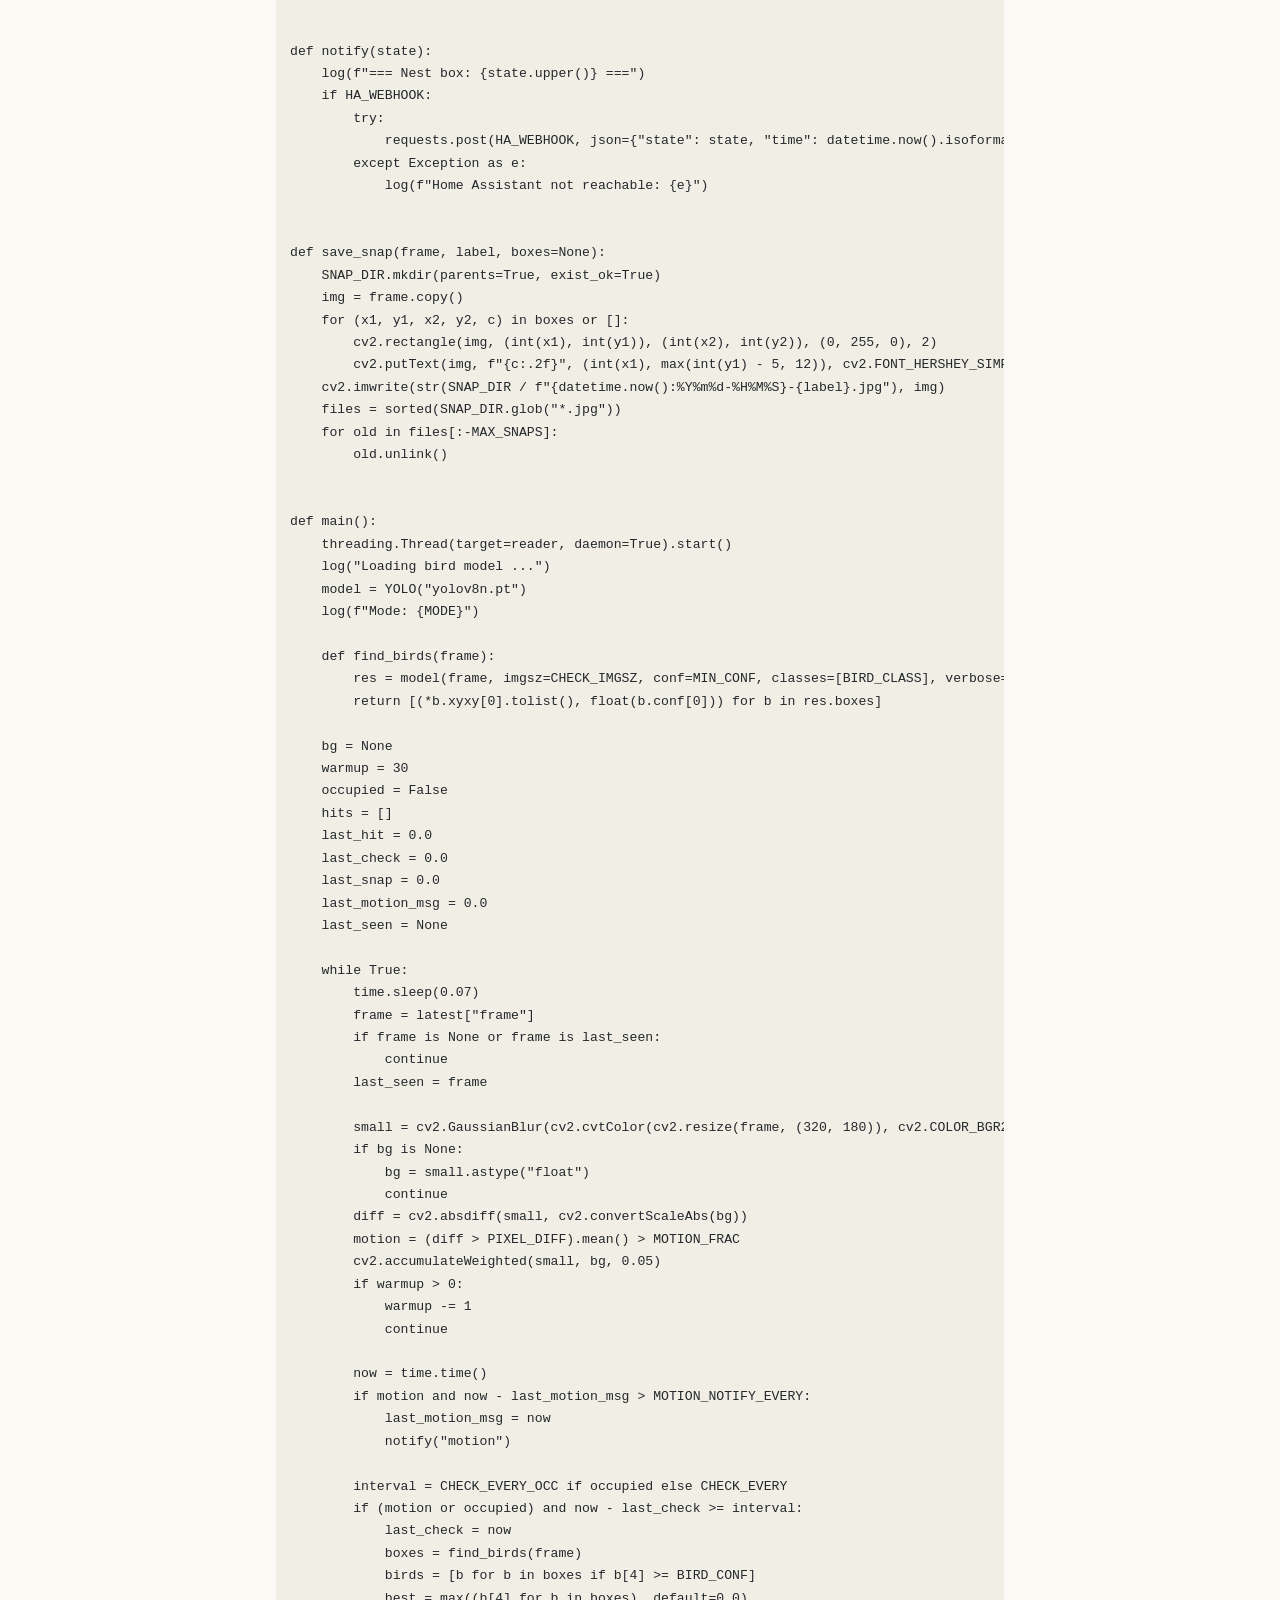
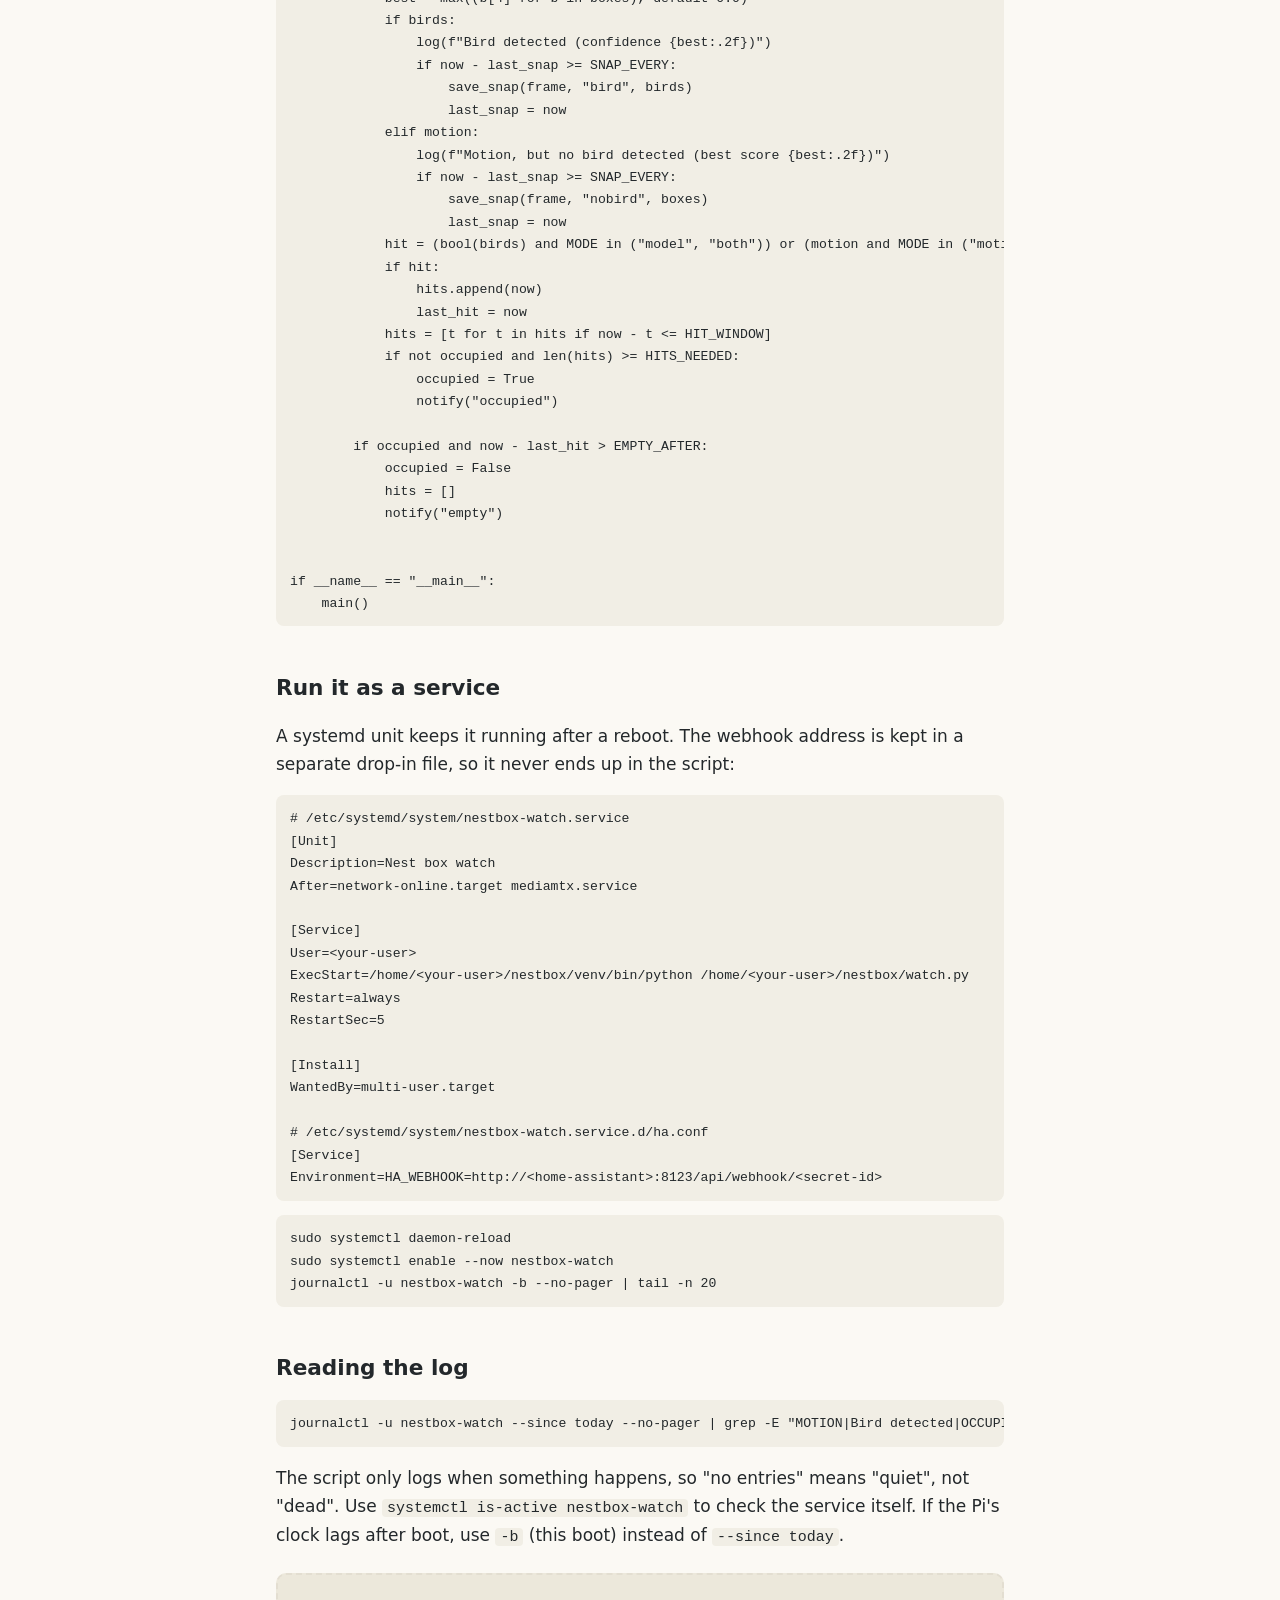
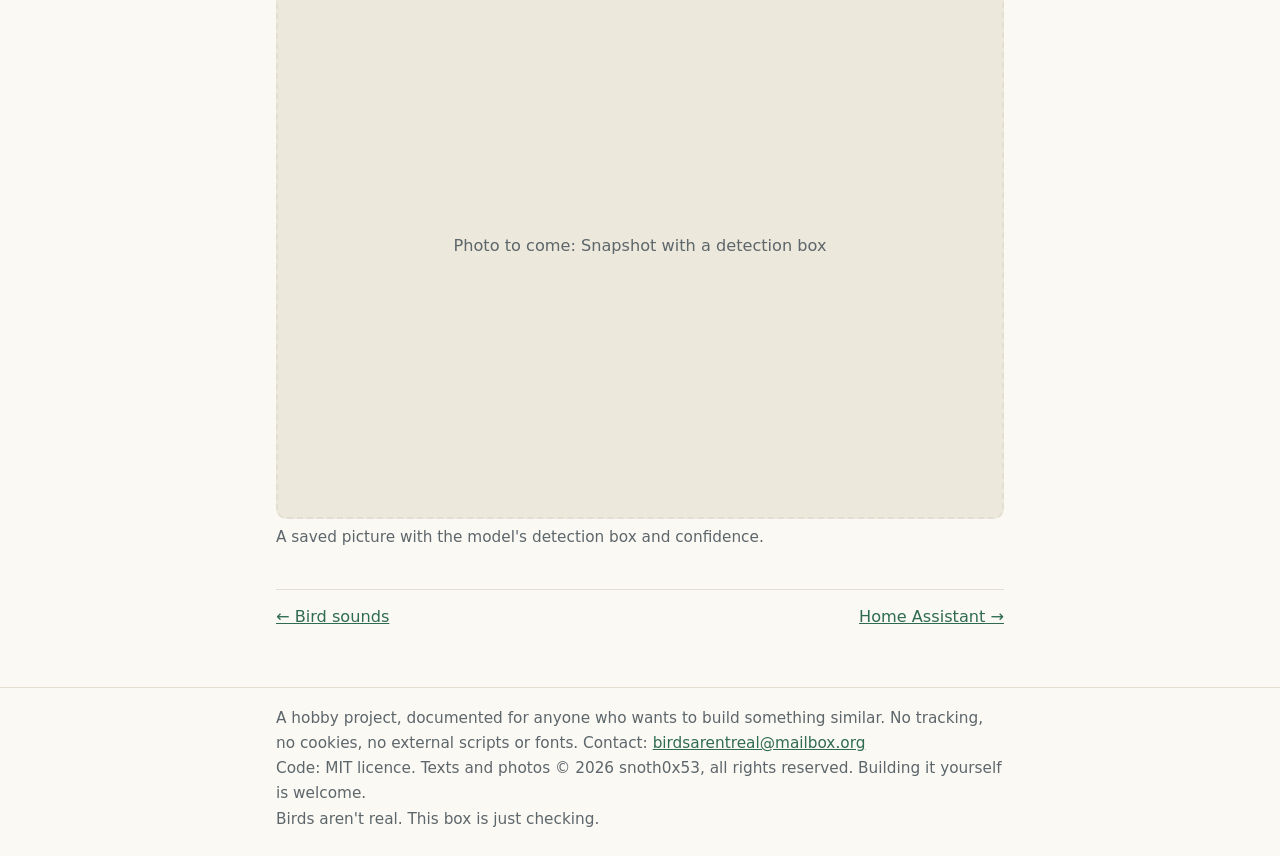
==== commit fef65b66: "Add licence and credits" ====
--- a/detection.html
+++ b/detection.html
@@ -37,6 +37,8 @@
 <p>Save as <code>~/nestbox/watch.py</code> (<a href="watch.py">download</a>):</p>
 <pre><code>#!/usr/bin/env python3
 &quot;&quot;&quot;Nest box watch: motion -&gt; bird check -&gt; message to Home Assistant.&quot;&quot;&quot;
+# SPDX-License-Identifier: MIT
+# Copyright (c) 2026 snoth0x53
 import os
 import threading
 import time
@@ -227,6 +229,6 @@
 
 <div class="pager"><a href="sound.html">&larr; Bird sounds</a><a href="homeassistant.html">Home Assistant &rarr;</a></div>
 </div></main>
-<footer class="site"><div class="wrap">A hobby project, documented for anyone who wants to build something similar. No tracking, no cookies, no external scripts or fonts. Contact: <a href="mailto:birdsarentreal@mailbox.org">birdsarentreal@mailbox.org</a><br><a href="404.html" class="egg">Birds aren't real.</a> This box is just checking.</div></footer>
+<footer class="site"><div class="wrap">A hobby project, documented for anyone who wants to build something similar. No tracking, no cookies, no external scripts or fonts. Contact: <a href="mailto:birdsarentreal@mailbox.org">birdsarentreal@mailbox.org</a><br>Code: MIT licence. Texts and photos &copy; 2026 snoth0x53, all rights reserved. Building it yourself is welcome.<br><a href="404.html" class="egg">Birds aren't real.</a> This box is just checking.</div></footer>
 </body>
 </html>
--- a/style.css
+++ b/style.css
@@ -39,3 +39,6 @@
 
 footer.site a.egg{color:inherit;text-decoration:none}
 footer.site a.egg:hover,footer.site a.egg:focus{text-decoration:underline}
+
+audio{display:block;width:100%;max-width:560px;margin:0 auto 1.6em}
+.audio-label{text-align:center;margin-bottom:.4em}
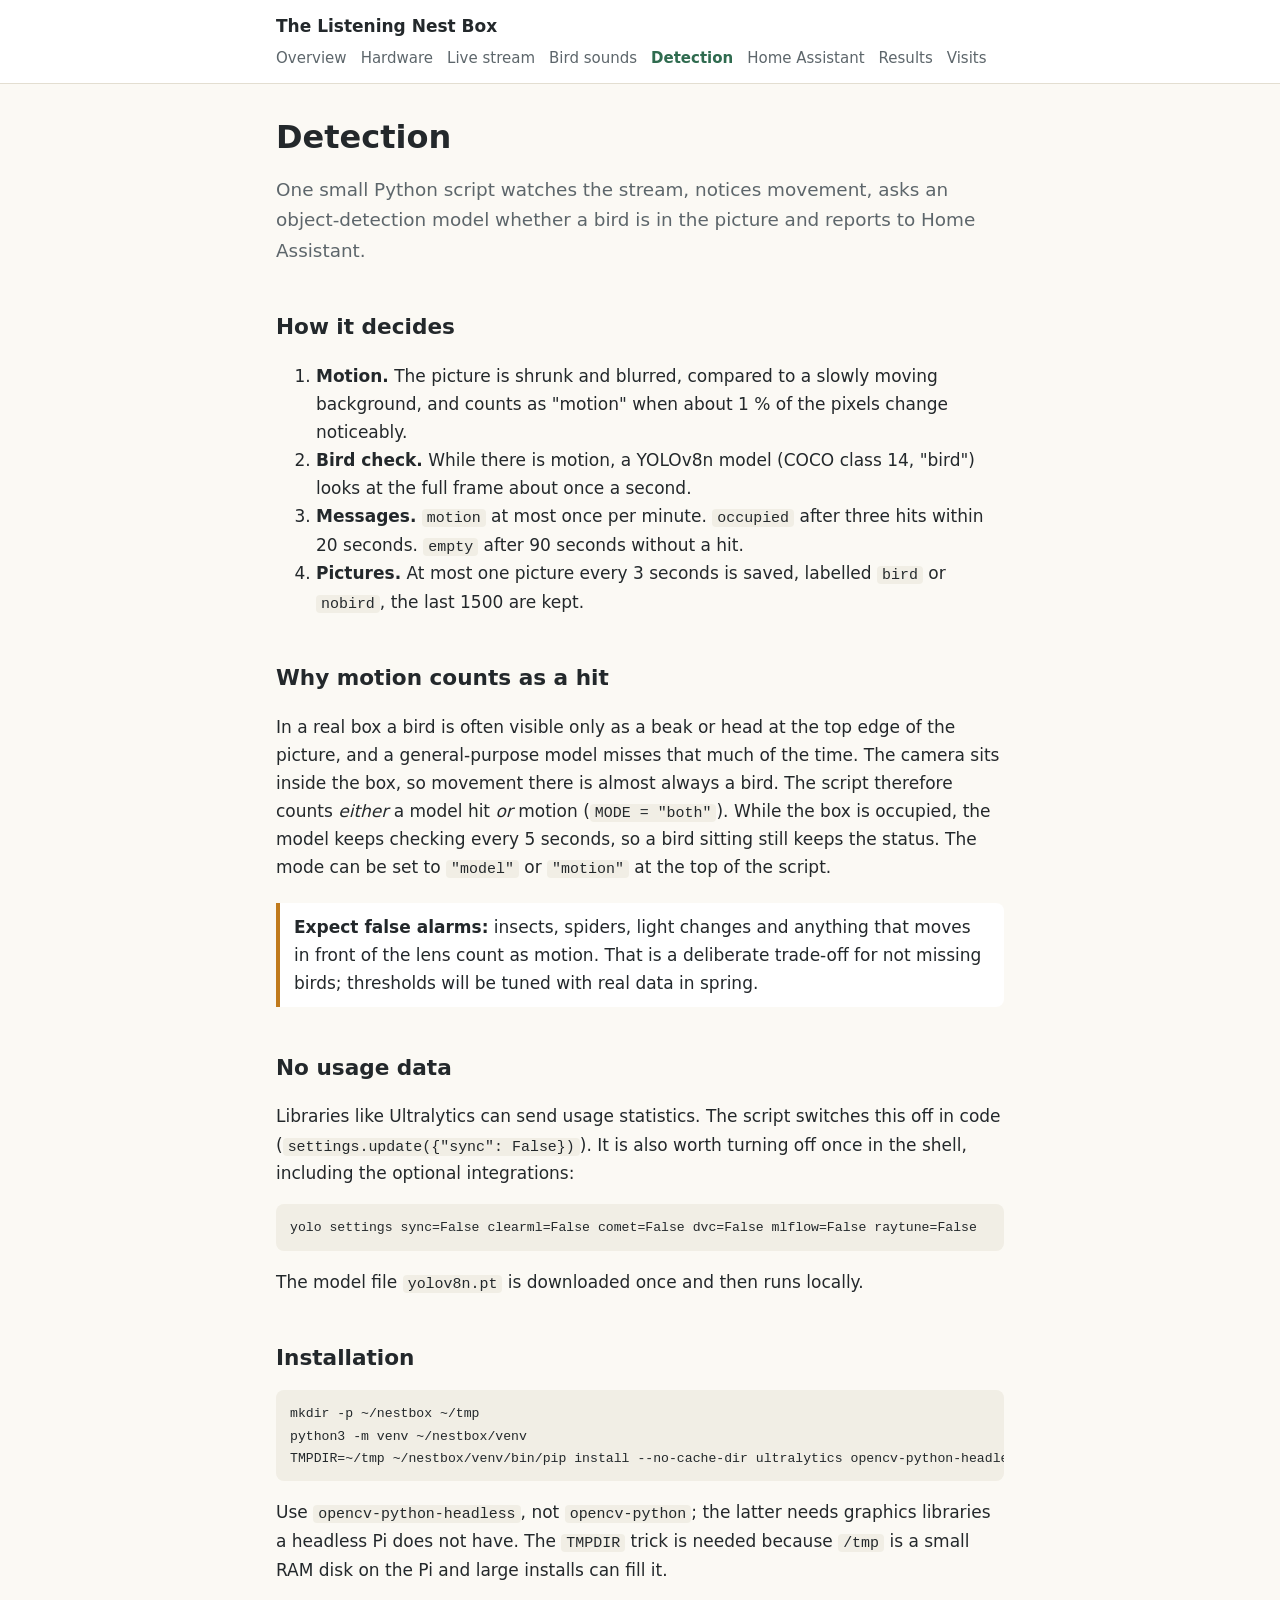
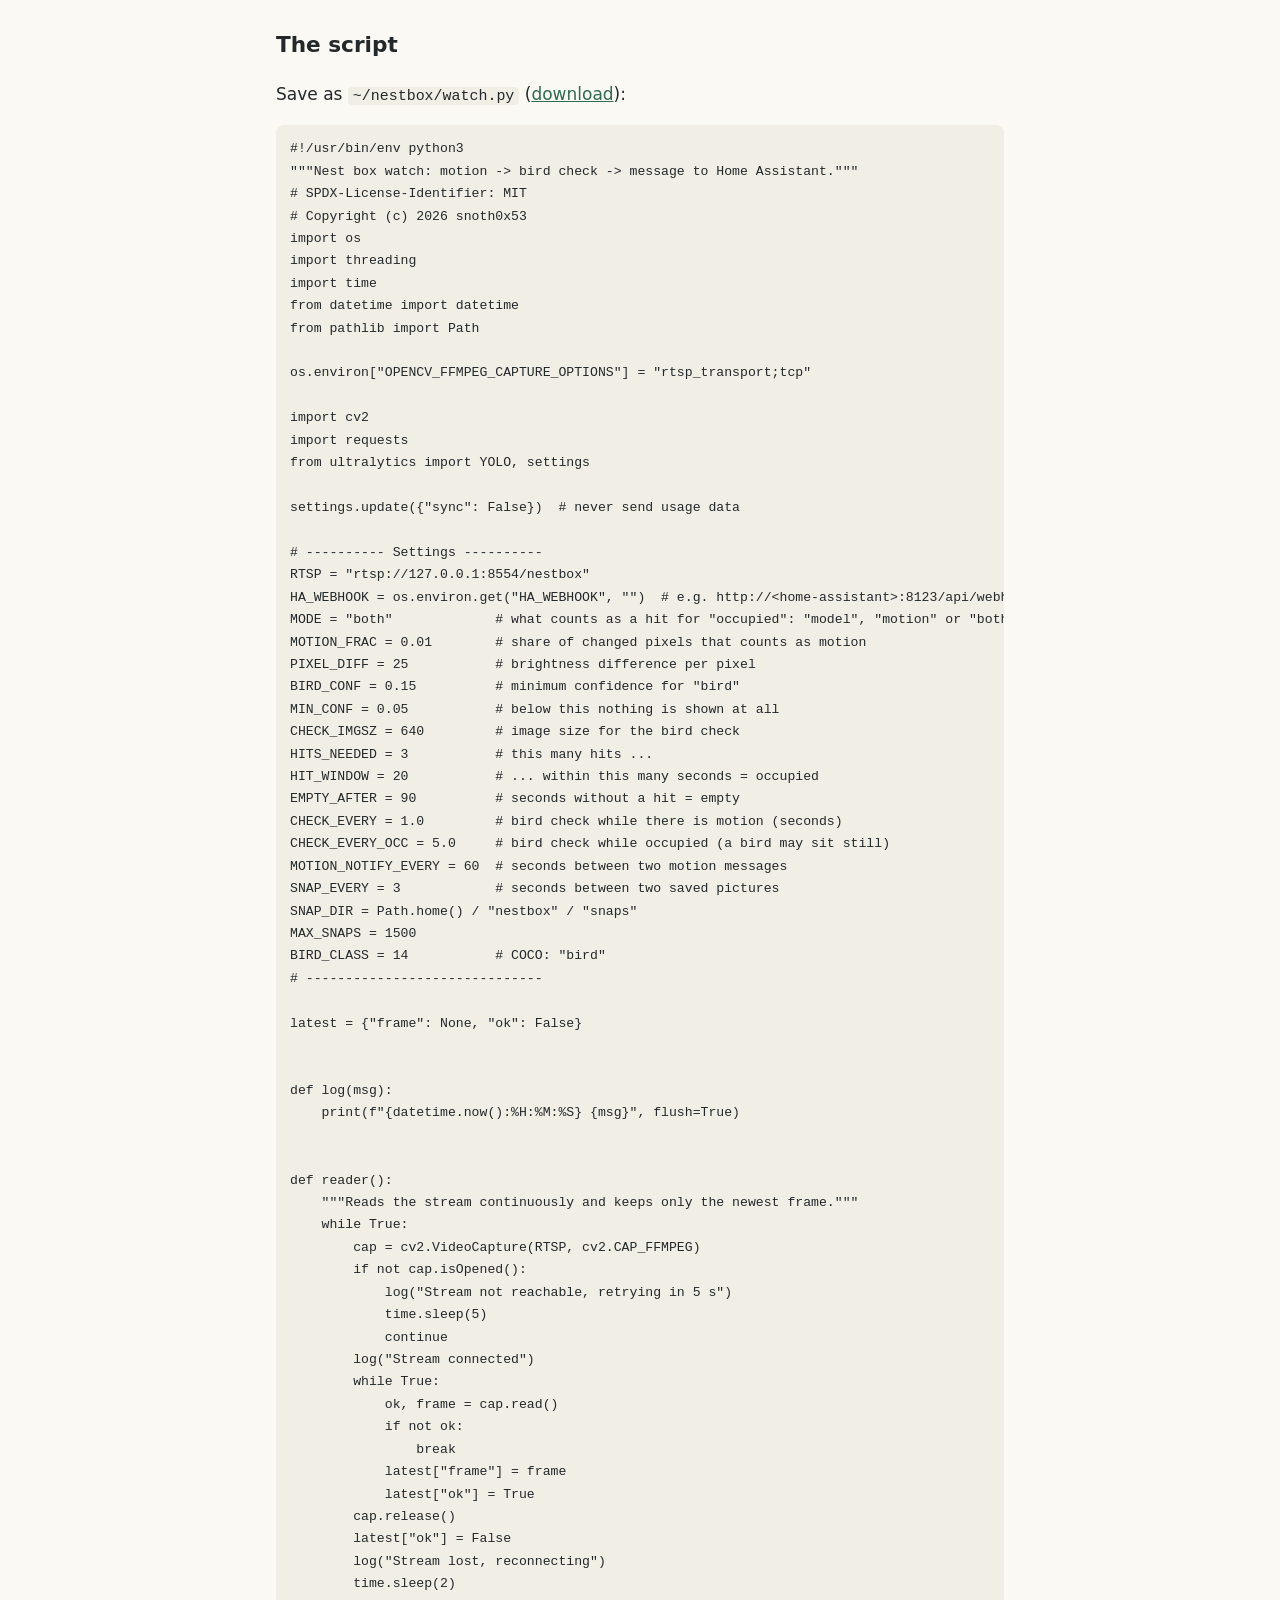
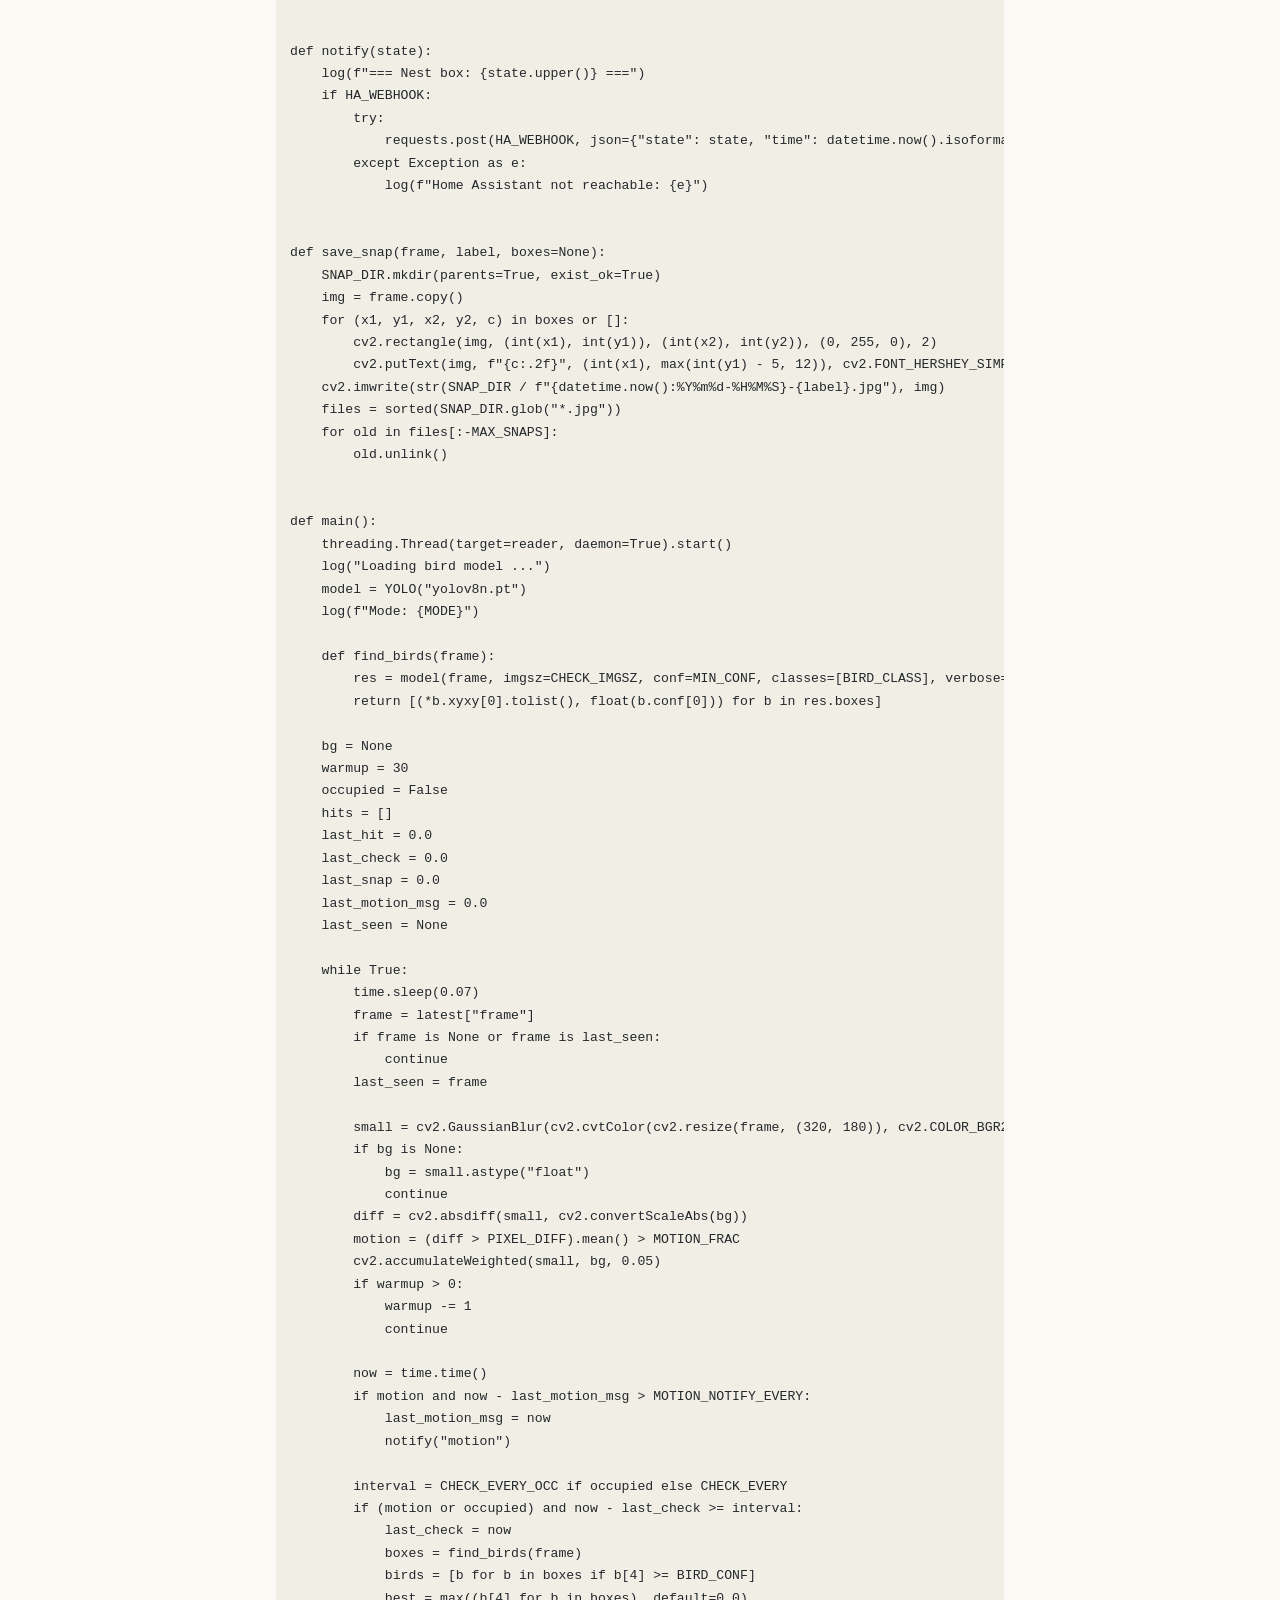
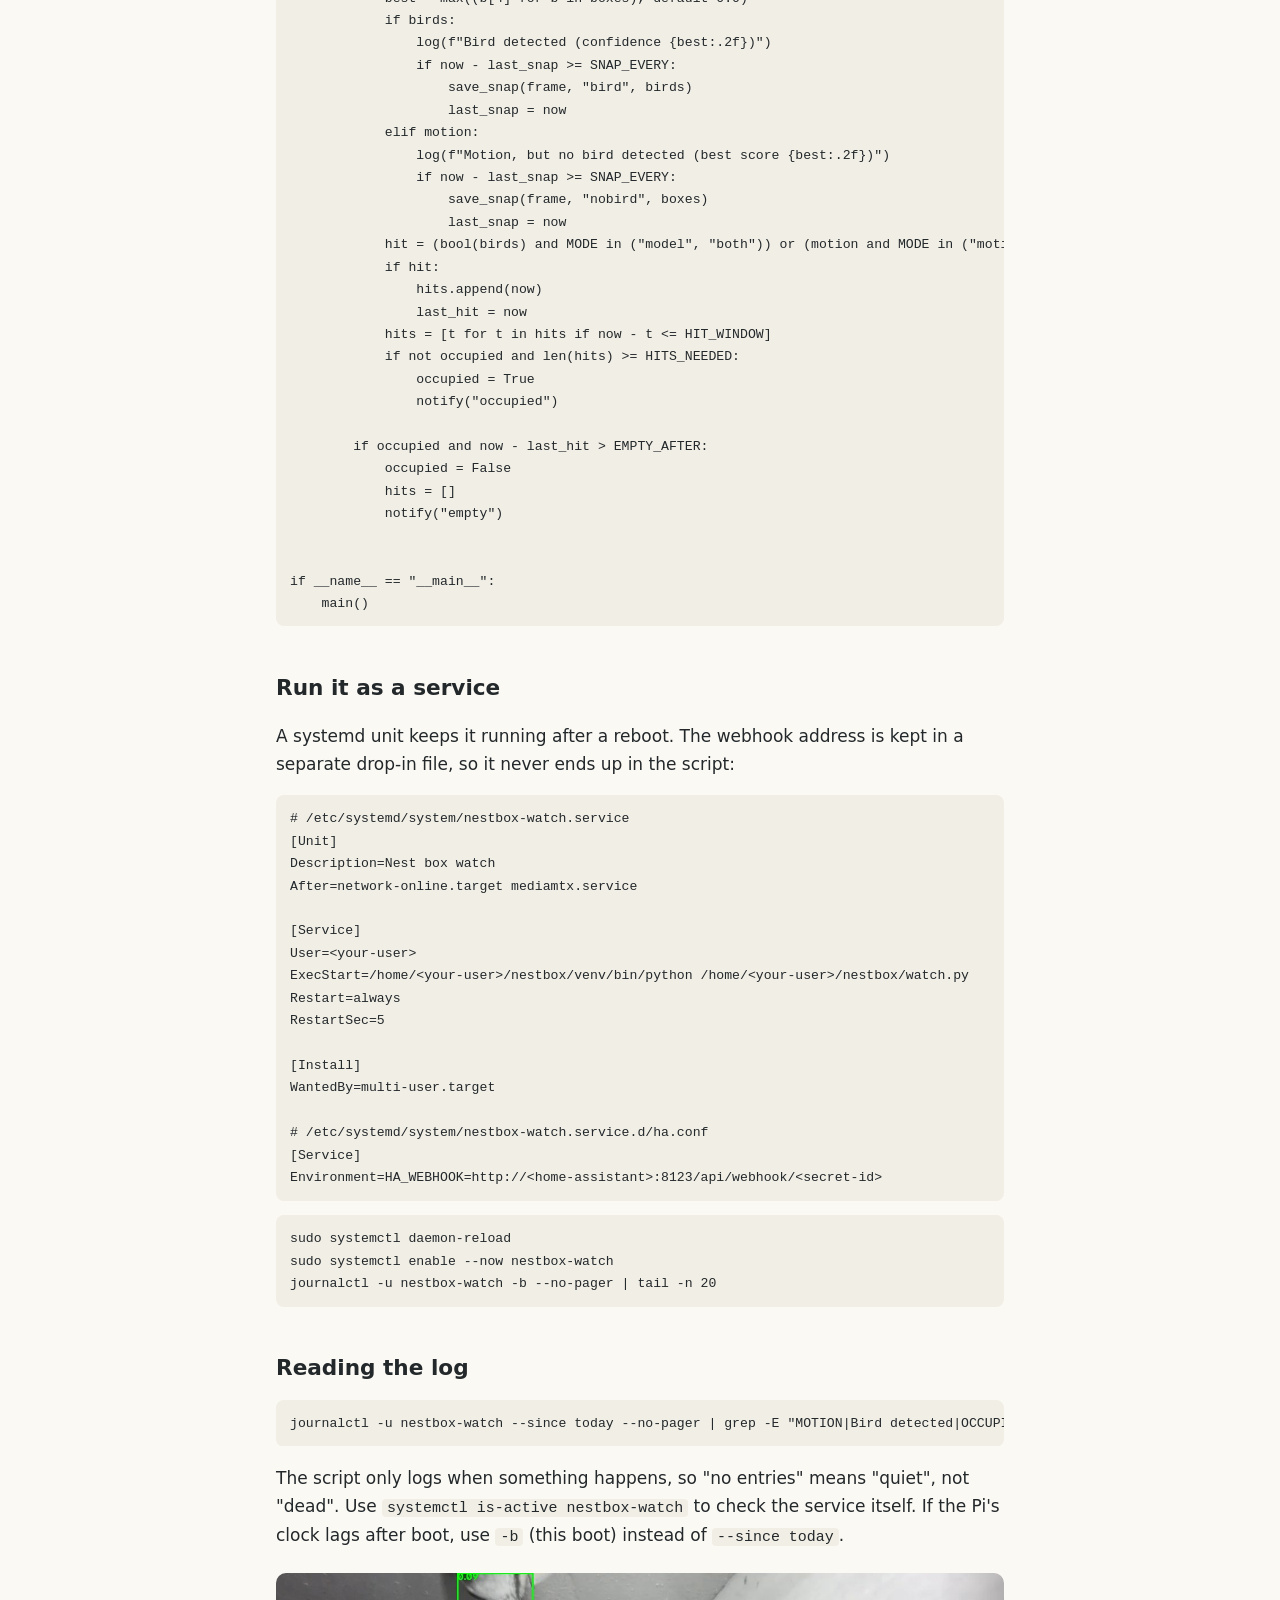
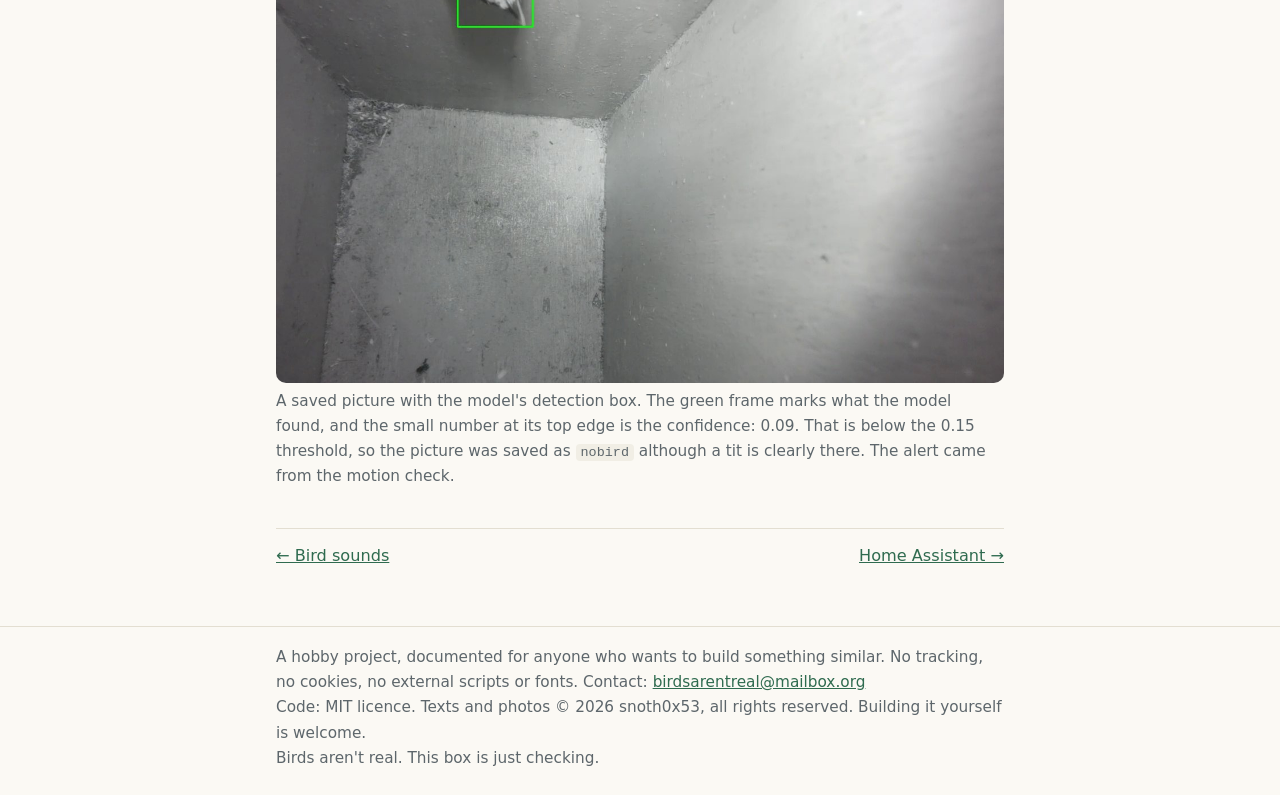
==== commit f27c9e0f: "Add visit diary and detection box picture" ====
--- a/detection.html
+++ b/detection.html
@@ -9,7 +9,7 @@
 <link rel="stylesheet" href="style.css">
 </head>
 <body>
-<header class="site"><div class="wrap"><a class="brand" href="index.html">The Listening Nest Box</a><nav aria-label="Pages"><a href="index.html">Overview</a><a href="hardware.html">Hardware</a><a href="stream.html">Live stream</a><a href="sound.html">Bird sounds</a><a href="detection.html" aria-current="page">Detection</a><a href="homeassistant.html">Home Assistant</a><a href="results.html">Results</a></nav></div></header>
+<header class="site"><div class="wrap"><a class="brand" href="index.html">The Listening Nest Box</a><nav aria-label="Pages"><a href="index.html">Overview</a><a href="hardware.html">Hardware</a><a href="stream.html">Live stream</a><a href="sound.html">Bird sounds</a><a href="detection.html" aria-current="page">Detection</a><a href="homeassistant.html">Home Assistant</a><a href="results.html">Results</a><a href="visits.html">Visits</a></nav></div></header>
 <main><div class="wrap">
 
 <h1>Detection</h1>
@@ -225,7 +225,7 @@
 <h2>Reading the log</h2>
 <pre><code>journalctl -u nestbox-watch --since today --no-pager | grep -E "MOTION|Bird detected|OCCUPIED|EMPTY"</code></pre>
 <p>The script only logs when something happens, so "no entries" means "quiet", not "dead". Use <code>systemctl is-active nestbox-watch</code> to check the service itself. If the Pi's clock lags after boot, use <code>-b</code> (this boot) instead of <code>--since today</code>.</p>
-<figure><div class="ph" role="img" aria-label="Photo placeholder: Snapshot with a detection box">Photo to come: Snapshot with a detection box</div><figcaption>A saved picture with the model's detection box and confidence.</figcaption></figure>
+<figure><img src="img/detection-box.jpg" alt="Black-and-white infrared picture from inside the nest box: a tit&#x27;s head and beak reach into the picture at the top edge, surrounded by a green detection box" loading="lazy" style="max-height:560px;width:auto;max-width:100%;margin:0 auto;display:block"><figcaption>A saved picture with the model's detection box. The green frame marks what the model found, and the small number at its top edge is the confidence: 0.09. That is below the 0.15 threshold, so the picture was saved as <code>nobird</code> although a tit is clearly there. The alert came from the motion check.</figcaption></figure>
 
 <div class="pager"><a href="sound.html">&larr; Bird sounds</a><a href="homeassistant.html">Home Assistant &rarr;</a></div>
 </div></main>
--- a/style.css
+++ b/style.css
@@ -42,3 +42,19 @@
 
 audio{display:block;width:100%;max-width:560px;margin:0 auto 1.6em}
 .audio-label{text-align:center;margin-bottom:.4em}
+
+.tiles{display:grid;grid-template-columns:repeat(auto-fit,minmax(150px,1fr));gap:10px;margin:1.4em 0}
+.tile{background:var(--card);border:1px solid var(--line);border-radius:10px;padding:12px 14px}
+.tile strong{display:block;font-size:1.5rem;line-height:1.25;color:var(--fg)}
+.tile span{font-size:.85em;color:var(--muted)}
+.chartwrap{overflow-x:auto;margin:.6em 0 1.4em}
+svg.chart{display:block;width:100%;min-width:560px;height:auto;background:var(--card);border:1px solid var(--line);border-radius:10px}
+svg .grid{stroke:var(--line);stroke-width:1}
+svg .row{stroke:var(--line);stroke-width:1;stroke-dasharray:1 5;opacity:.8}
+svg .ax{fill:var(--muted);font-size:12px;font-family:system-ui,sans-serif}
+svg .cnt{fill:var(--fg);font-size:13px;font-weight:600;font-family:system-ui,sans-serif}
+svg .dot{fill:var(--accent);stroke:var(--card);stroke-width:2}
+svg .bar{fill:var(--accent)}
+svg .alarm{stroke:var(--muted);stroke-width:2;stroke-linecap:round;fill:none}
+.legend{font-size:.9em;color:var(--muted);margin:-.3em 0 .6em}
+.legend svg{vertical-align:-2px}
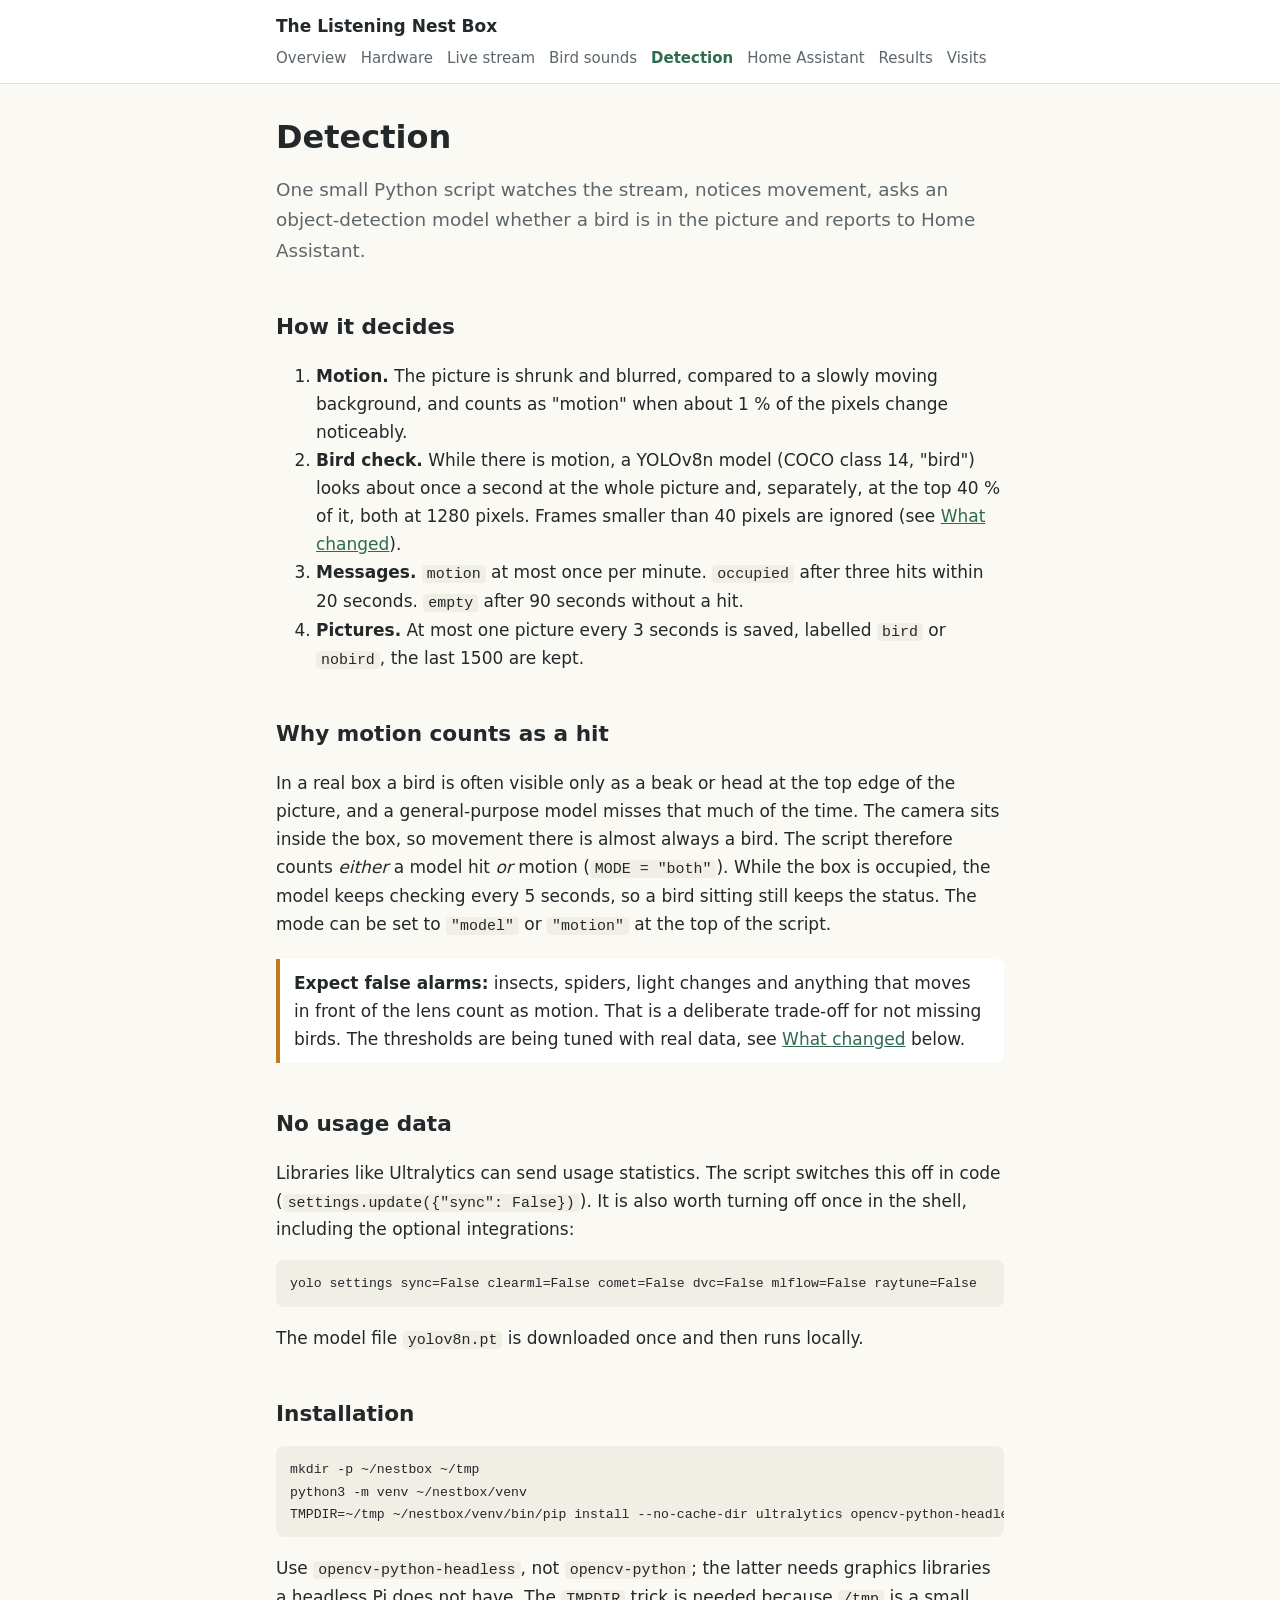
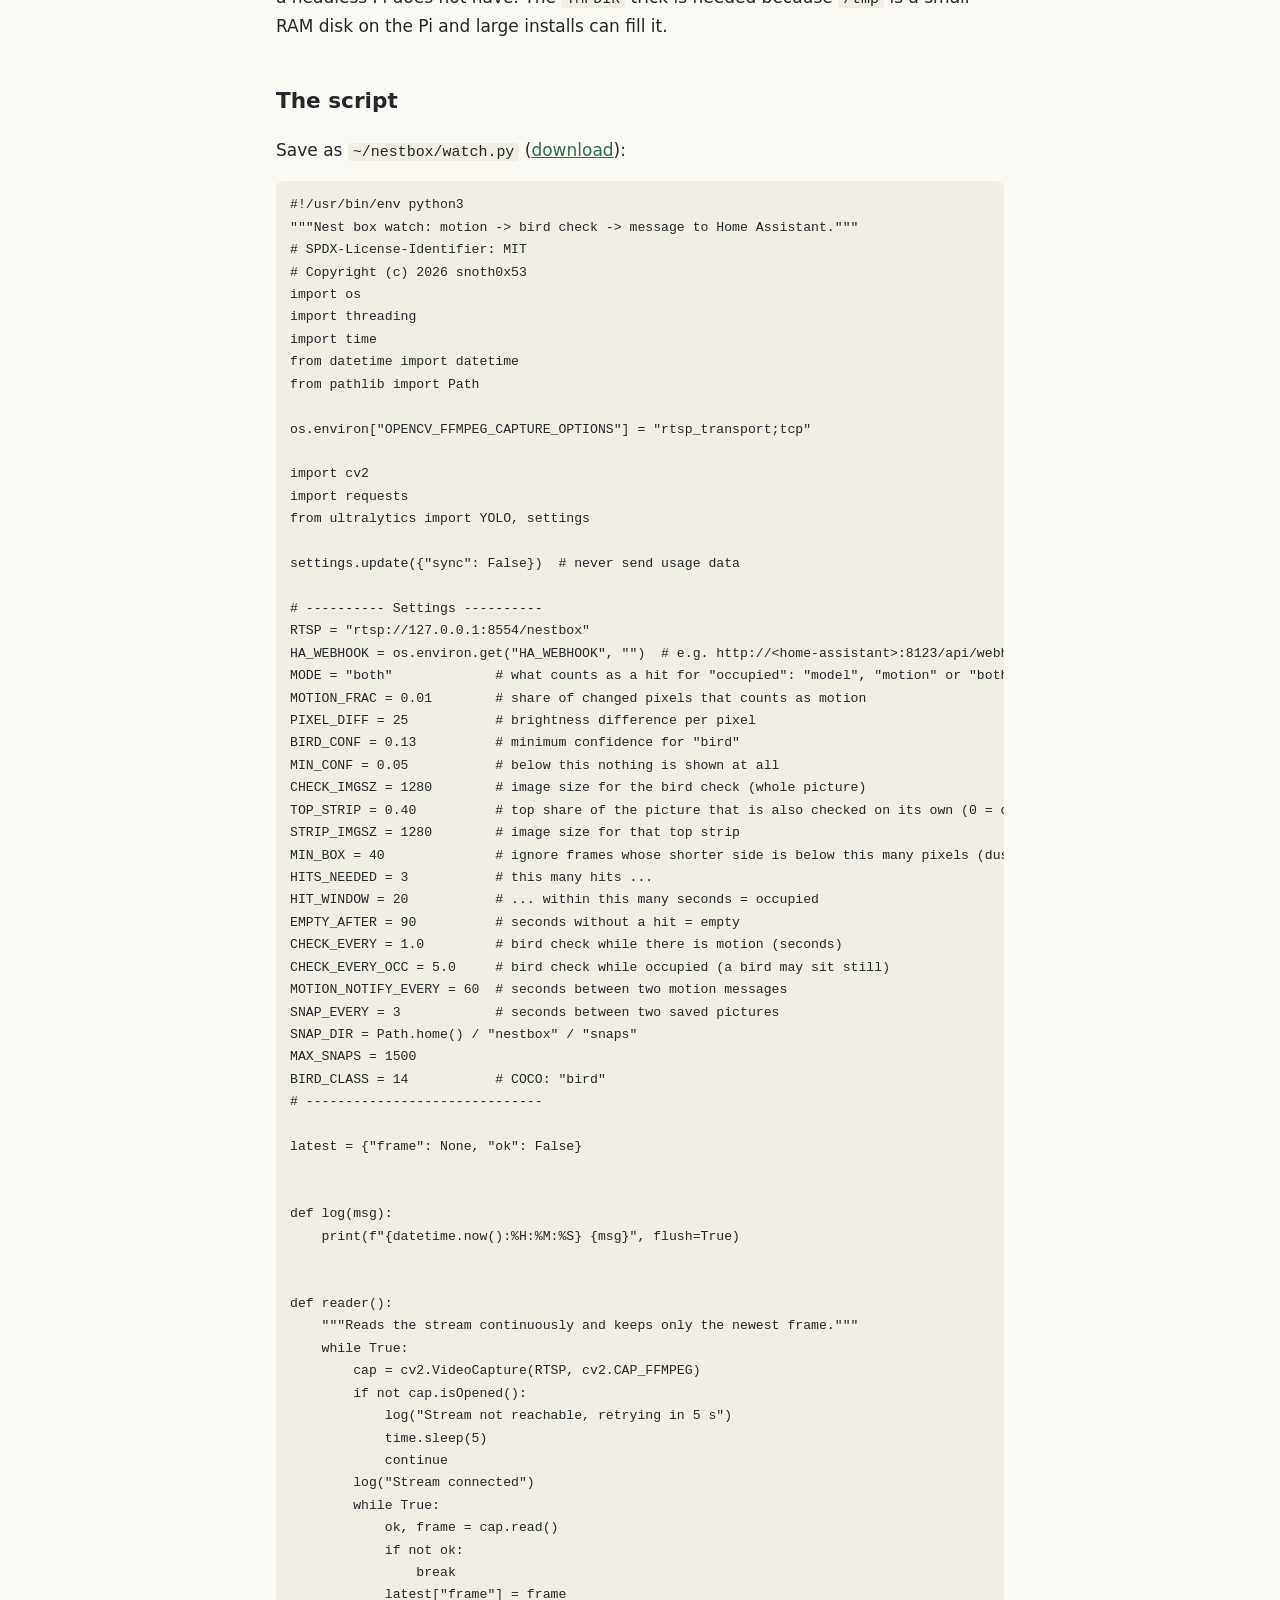
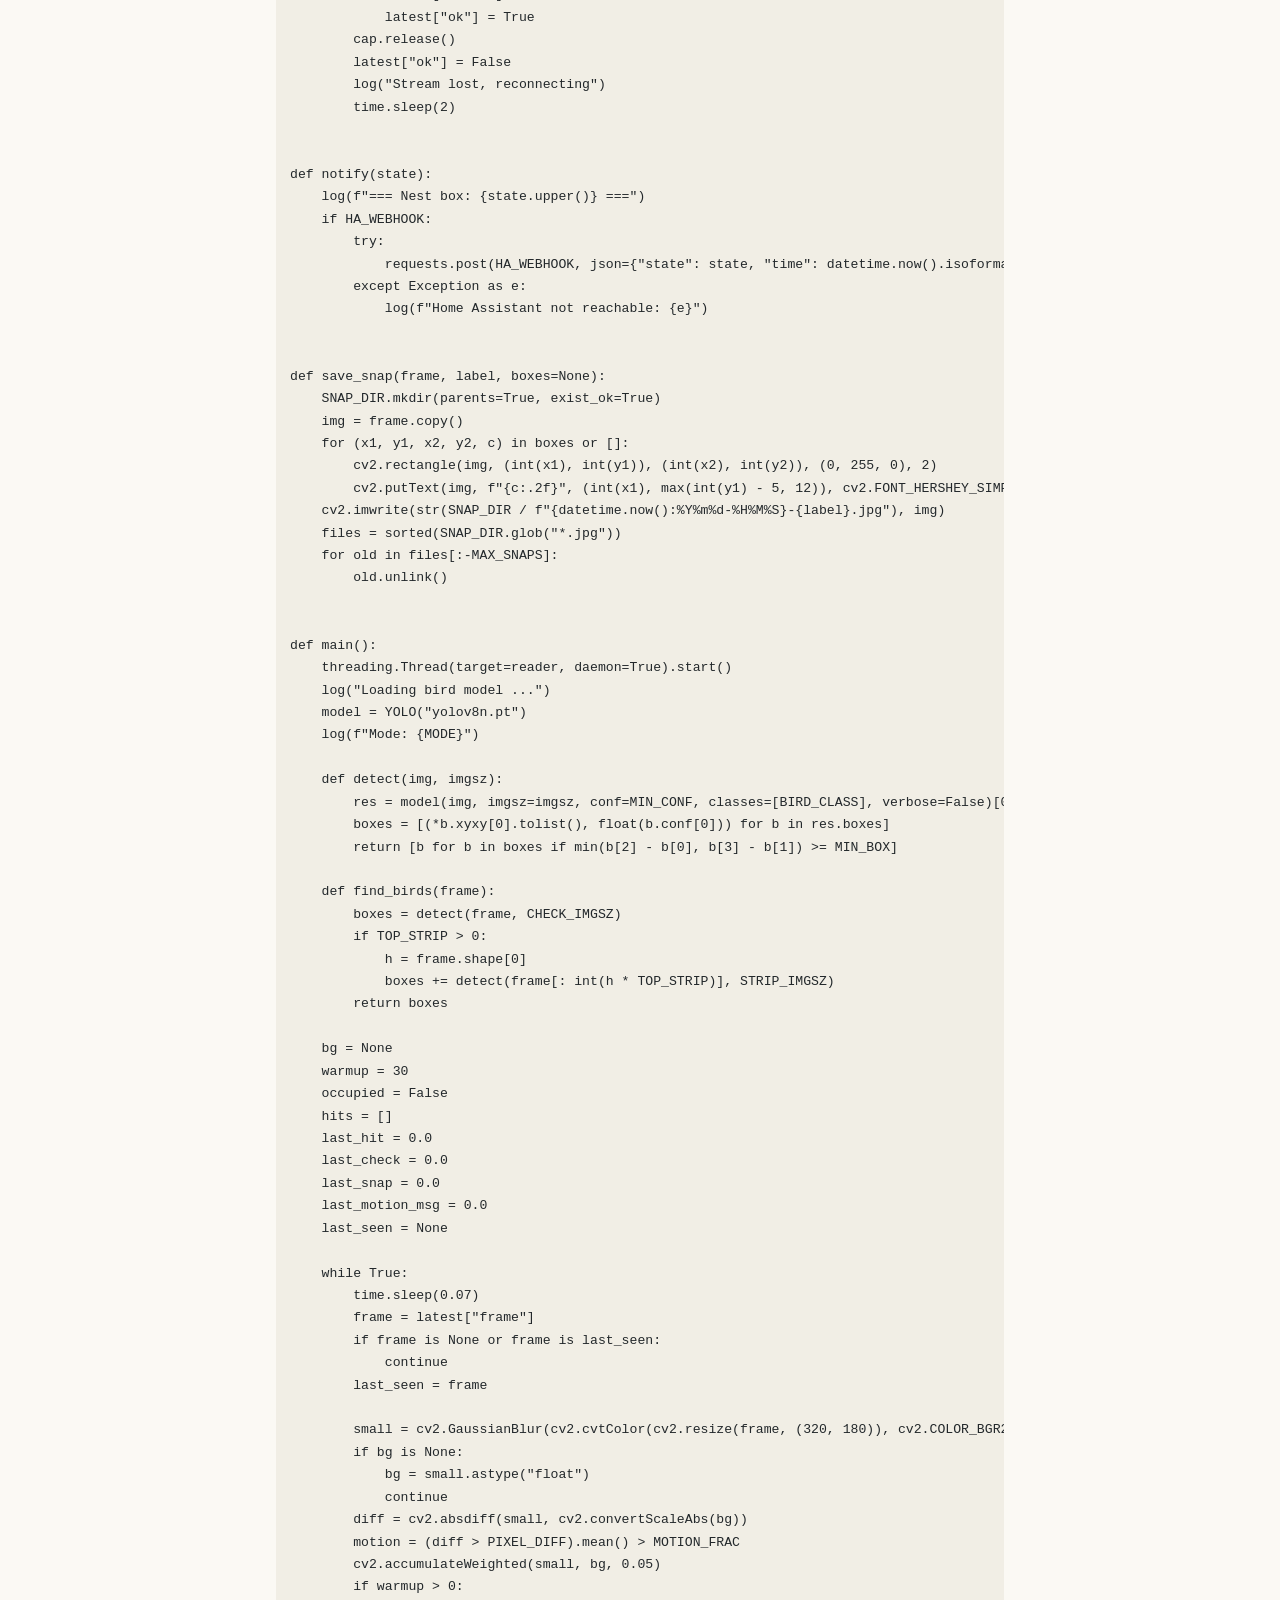
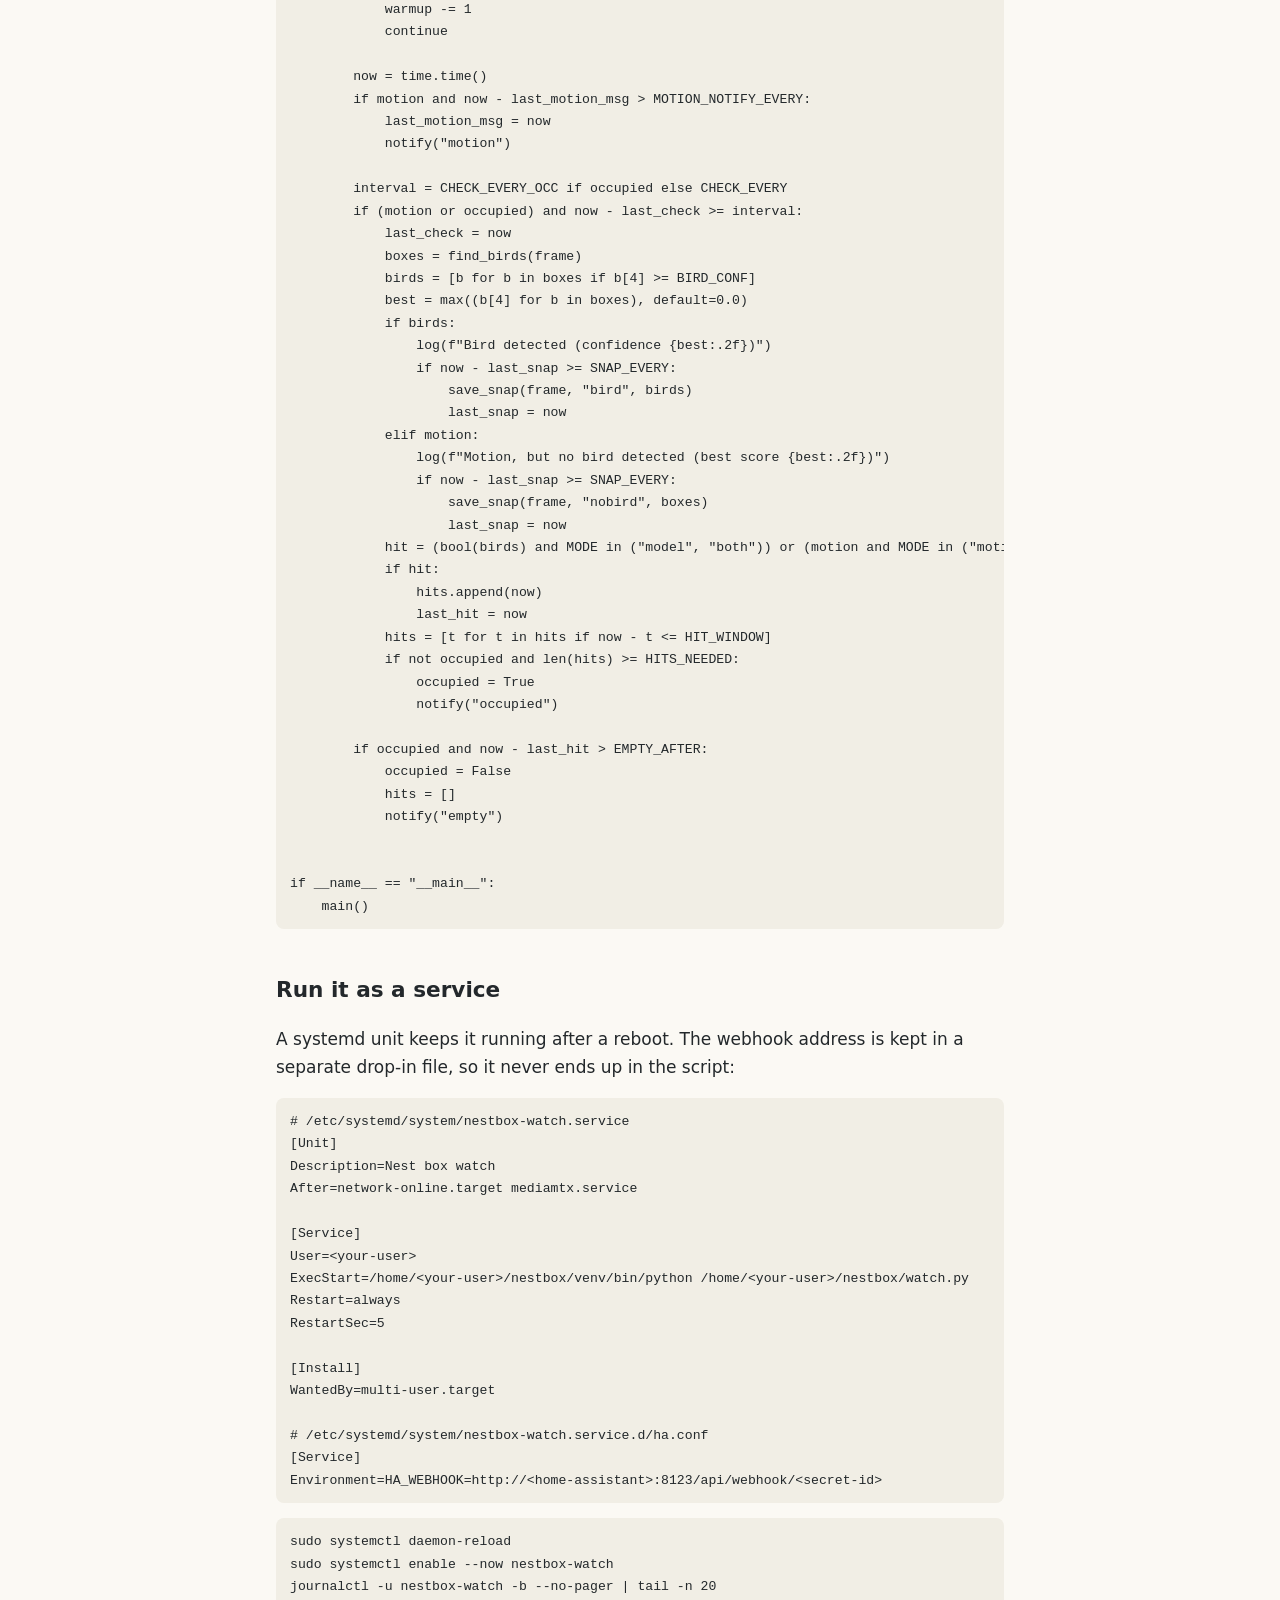
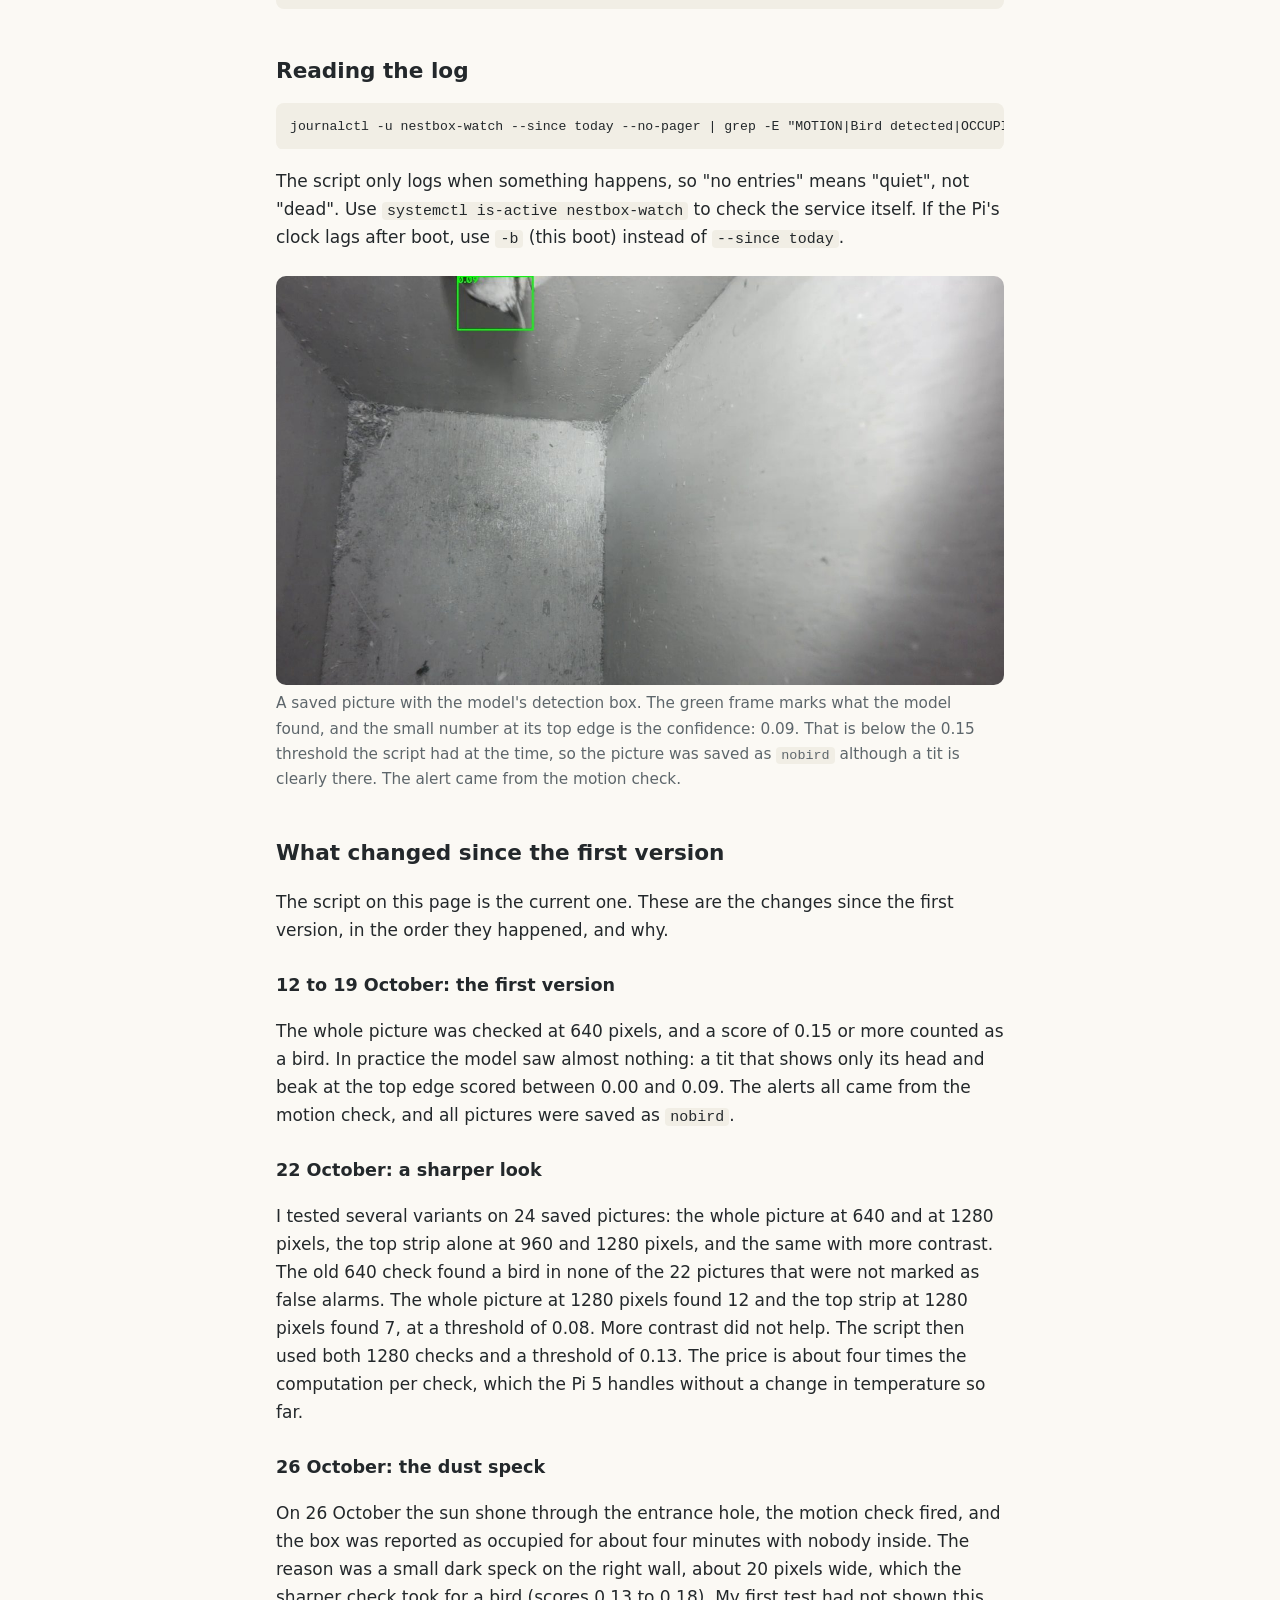
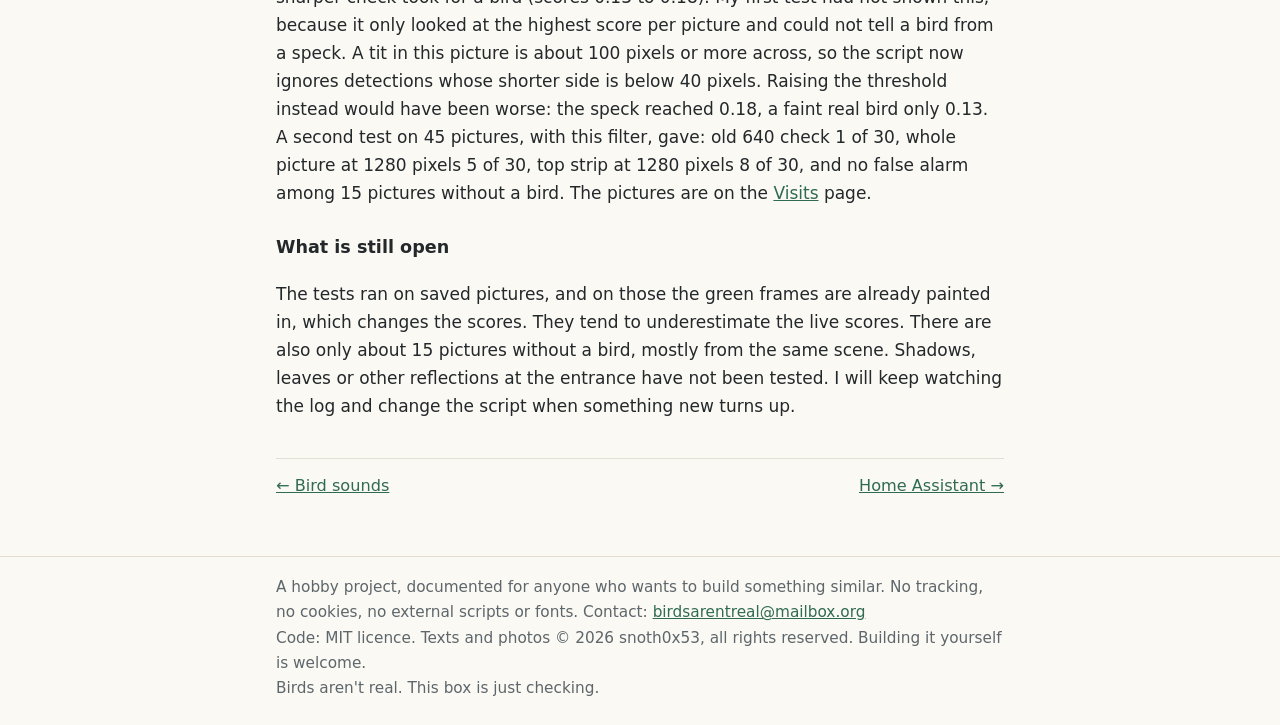
==== commit 8f6d5059: "Detection: current script and change log" ====
--- a/detection.html
+++ b/detection.html
@@ -17,13 +17,13 @@
 <h2>How it decides</h2>
 <ol>
 <li><strong>Motion.</strong> The picture is shrunk and blurred, compared to a slowly moving background, and counts as "motion" when about 1 % of the pixels change noticeably.</li>
-<li><strong>Bird check.</strong> While there is motion, a YOLOv8n model (COCO class 14, "bird") looks at the full frame about once a second.</li>
+<li><strong>Bird check.</strong> While there is motion, a YOLOv8n model (COCO class 14, &quot;bird&quot;) looks about once a second at the whole picture and, separately, at the top 40 % of it, both at 1280 pixels. Frames smaller than 40 pixels are ignored (see <a href="#changes">What changed</a>).</li>
 <li><strong>Messages.</strong> <code>motion</code> at most once per minute. <code>occupied</code> after three hits within 20 seconds. <code>empty</code> after 90 seconds without a hit.</li>
 <li><strong>Pictures.</strong> At most one picture every 3 seconds is saved, labelled <code>bird</code> or <code>nobird</code>, the last 1500 are kept.</li>
 </ol>
 <h2>Why motion counts as a hit</h2>
 <p>In a real box a bird is often visible only as a beak or head at the top edge of the picture, and a general-purpose model misses that much of the time. The camera sits inside the box, so movement there is almost always a bird. The script therefore counts <em>either</em> a model hit <em>or</em> motion (<code>MODE = "both"</code>). While the box is occupied, the model keeps checking every 5 seconds, so a bird sitting still keeps the status. The mode can be set to <code>"model"</code> or <code>"motion"</code> at the top of the script.</p>
-<div class="note warn"><strong>Expect false alarms:</strong> insects, spiders, light changes and anything that moves in front of the lens count as motion. That is a deliberate trade-off for not missing birds; thresholds will be tuned with real data in spring.</div>
+<div class="note warn"><strong>Expect false alarms:</strong> insects, spiders, light changes and anything that moves in front of the lens count as motion. That is a deliberate trade-off for not missing birds. The thresholds are being tuned with real data, see <a href="#changes">What changed</a> below.</div>
 <h2>No usage data</h2>
 <p>Libraries like Ultralytics can send usage statistics. The script switches this off in code (<code>settings.update({"sync": False})</code>). It is also worth turning off once in the shell, including the optional integrations:</p>
 <pre><code>yolo settings sync=False clearml=False comet=False dvc=False mlflow=False raytune=False</code></pre>
@@ -59,9 +59,12 @@
 MODE = &quot;both&quot;             # what counts as a hit for &quot;occupied&quot;: &quot;model&quot;, &quot;motion&quot; or &quot;both&quot;
 MOTION_FRAC = 0.01        # share of changed pixels that counts as motion
 PIXEL_DIFF = 25           # brightness difference per pixel
-BIRD_CONF = 0.15          # minimum confidence for &quot;bird&quot;
+BIRD_CONF = 0.13          # minimum confidence for &quot;bird&quot;
 MIN_CONF = 0.05           # below this nothing is shown at all
-CHECK_IMGSZ = 640         # image size for the bird check
+CHECK_IMGSZ = 1280        # image size for the bird check (whole picture)
+TOP_STRIP = 0.40          # top share of the picture that is also checked on its own (0 = off)
+STRIP_IMGSZ = 1280        # image size for that top strip
+MIN_BOX = 40              # ignore frames whose shorter side is below this many pixels (dust speck)
 HITS_NEEDED = 3           # this many hits ...
 HIT_WINDOW = 20           # ... within this many seconds = occupied
 EMPTY_AFTER = 90          # seconds without a hit = empty
@@ -129,9 +132,17 @@
     model = YOLO(&quot;yolov8n.pt&quot;)
     log(f&quot;Mode: {MODE}&quot;)
 
+    def detect(img, imgsz):
+        res = model(img, imgsz=imgsz, conf=MIN_CONF, classes=[BIRD_CLASS], verbose=False)[0]
+        boxes = [(*b.xyxy[0].tolist(), float(b.conf[0])) for b in res.boxes]
+        return [b for b in boxes if min(b[2] - b[0], b[3] - b[1]) &gt;= MIN_BOX]
+
     def find_birds(frame):
-        res = model(frame, imgsz=CHECK_IMGSZ, conf=MIN_CONF, classes=[BIRD_CLASS], verbose=False)[0]
-        return [(*b.xyxy[0].tolist(), float(b.conf[0])) for b in res.boxes]
+        boxes = detect(frame, CHECK_IMGSZ)
+        if TOP_STRIP &gt; 0:
+            h = frame.shape[0]
+            boxes += detect(frame[: int(h * TOP_STRIP)], STRIP_IMGSZ)
+        return boxes
 
     bg = None
     warmup = 30
@@ -225,7 +236,17 @@
 <h2>Reading the log</h2>
 <pre><code>journalctl -u nestbox-watch --since today --no-pager | grep -E "MOTION|Bird detected|OCCUPIED|EMPTY"</code></pre>
 <p>The script only logs when something happens, so "no entries" means "quiet", not "dead". Use <code>systemctl is-active nestbox-watch</code> to check the service itself. If the Pi's clock lags after boot, use <code>-b</code> (this boot) instead of <code>--since today</code>.</p>
-<figure><img src="img/detection-box.jpg" alt="Black-and-white infrared picture from inside the nest box: a tit&#x27;s head and beak reach into the picture at the top edge, surrounded by a green detection box" loading="lazy" style="max-height:560px;width:auto;max-width:100%;margin:0 auto;display:block"><figcaption>A saved picture with the model's detection box. The green frame marks what the model found, and the small number at its top edge is the confidence: 0.09. That is below the 0.15 threshold, so the picture was saved as <code>nobird</code> although a tit is clearly there. The alert came from the motion check.</figcaption></figure>
+<figure><img src="img/detection-box.jpg" alt="Black-and-white infrared picture from inside the nest box: a tit&#x27;s head and beak reach into the picture at the top edge, surrounded by a green detection box" loading="lazy" style="max-height:560px;width:auto;max-width:100%;margin:0 auto;display:block"><figcaption>A saved picture with the model's detection box. The green frame marks what the model found, and the small number at its top edge is the confidence: 0.09. That is below the 0.15 threshold the script had at the time, so the picture was saved as <code>nobird</code> although a tit is clearly there. The alert came from the motion check.</figcaption></figure>
+<h2 id="changes">What changed since the first version</h2>
+<p>The script on this page is the current one. These are the changes since the first version, in the order they happened, and why.</p>
+<h3>12 to 19 October: the first version</h3>
+<p>The whole picture was checked at 640 pixels, and a score of 0.15 or more counted as a bird. In practice the model saw almost nothing: a tit that shows only its head and beak at the top edge scored between 0.00 and 0.09. The alerts all came from the motion check, and all pictures were saved as <code>nobird</code>.</p>
+<h3>22 October: a sharper look</h3>
+<p>I tested several variants on 24 saved pictures: the whole picture at 640 and at 1280 pixels, the top strip alone at 960 and 1280 pixels, and the same with more contrast. The old 640 check found a bird in none of the 22 pictures that were not marked as false alarms. The whole picture at 1280 pixels found 12 and the top strip at 1280 pixels found 7, at a threshold of 0.08. More contrast did not help. The script then used both 1280 checks and a threshold of 0.13. The price is about four times the computation per check, which the Pi 5 handles without a change in temperature so far.</p>
+<h3>26 October: the dust speck</h3>
+<p>On 26 October the sun shone through the entrance hole, the motion check fired, and the box was reported as occupied for about four minutes with nobody inside. The reason was a small dark speck on the right wall, about 20 pixels wide, which the sharper check took for a bird (scores 0.13 to 0.18). My first test had not shown this, because it only looked at the highest score per picture and could not tell a bird from a speck. A tit in this picture is about 100 pixels or more across, so the script now ignores detections whose shorter side is below 40 pixels. Raising the threshold instead would have been worse: the speck reached 0.18, a faint real bird only 0.13. A second test on 45 pictures, with this filter, gave: old 640 check 1 of 30, whole picture at 1280 pixels 5 of 30, top strip at 1280 pixels 8 of 30, and no false alarm among 15 pictures without a bird. The pictures are on the <a href="visits.html">Visits</a> page.</p>
+<h3>What is still open</h3>
+<p>The tests ran on saved pictures, and on those the green frames are already painted in, which changes the scores. They tend to underestimate the live scores. There are also only about 15 pictures without a bird, mostly from the same scene. Shadows, leaves or other reflections at the entrance have not been tested. I will keep watching the log and change the script when something new turns up.</p>
 
 <div class="pager"><a href="sound.html">&larr; Bird sounds</a><a href="homeassistant.html">Home Assistant &rarr;</a></div>
 </div></main>
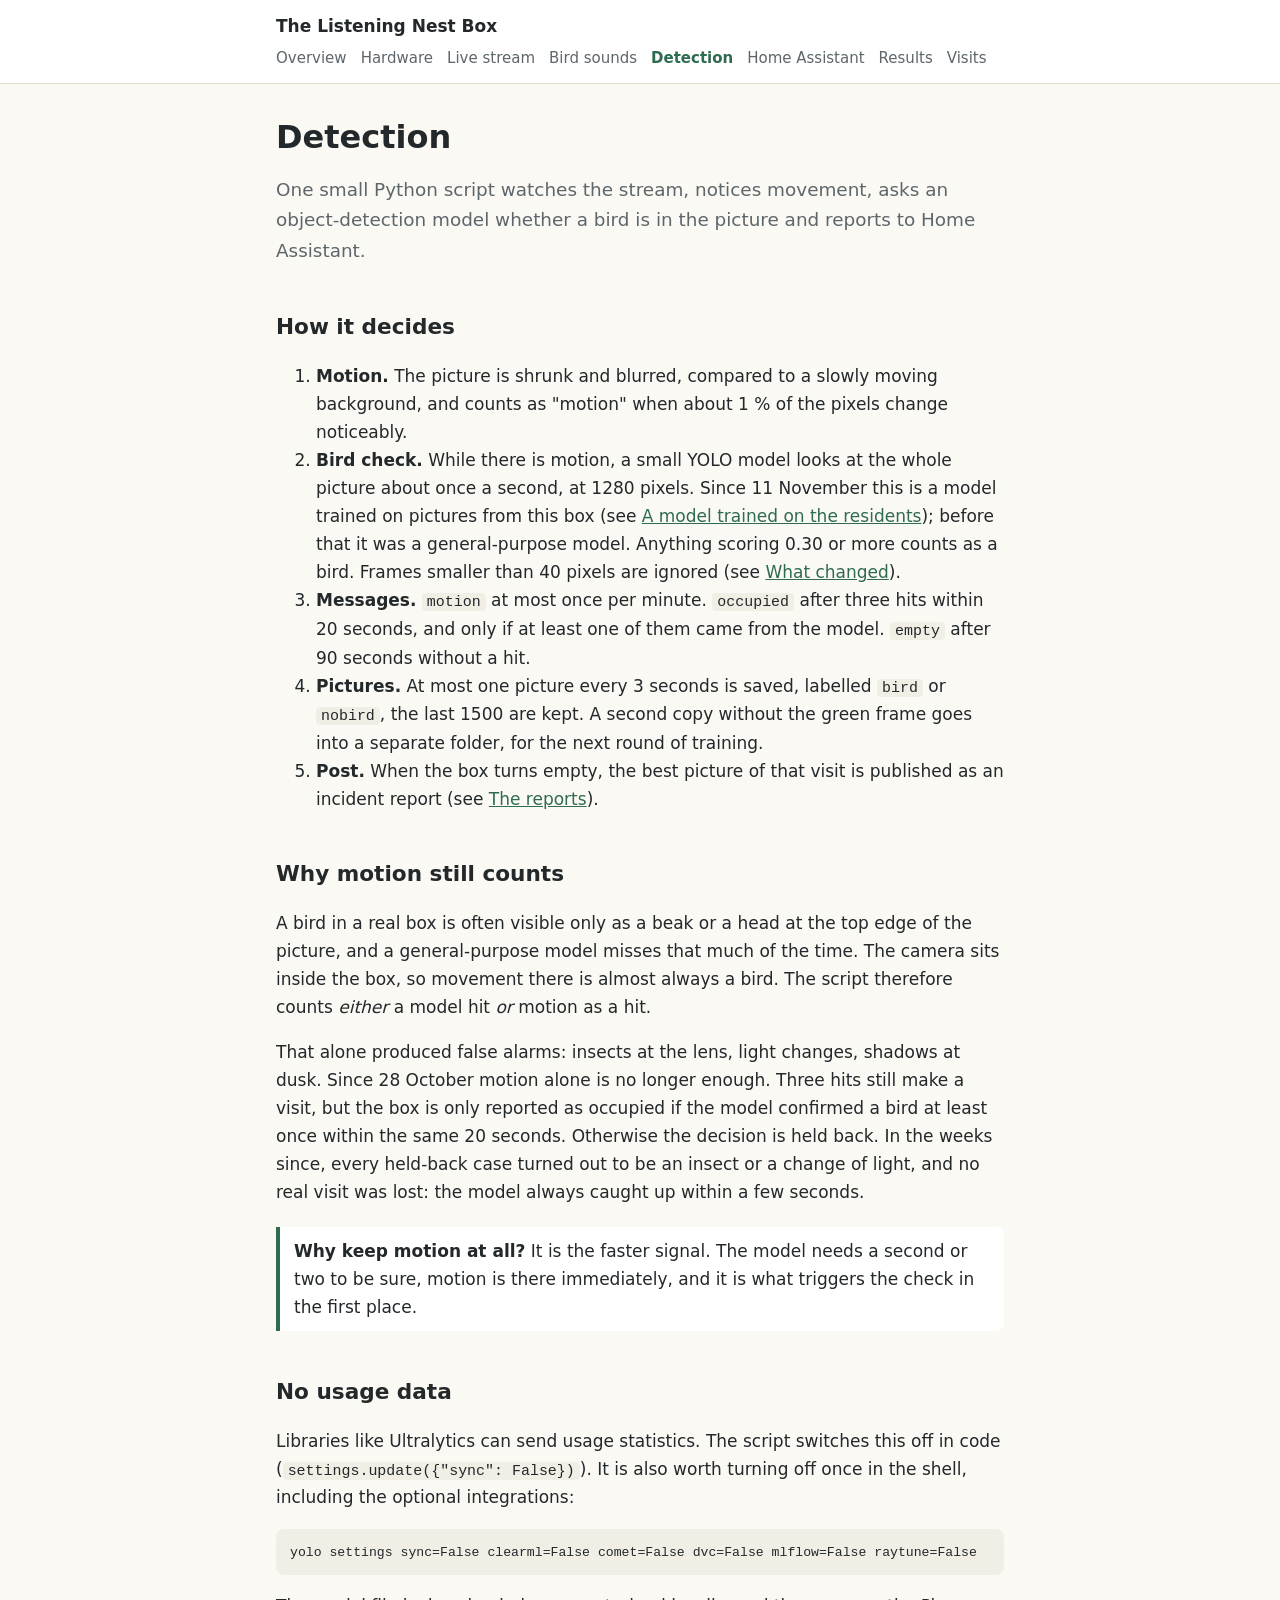
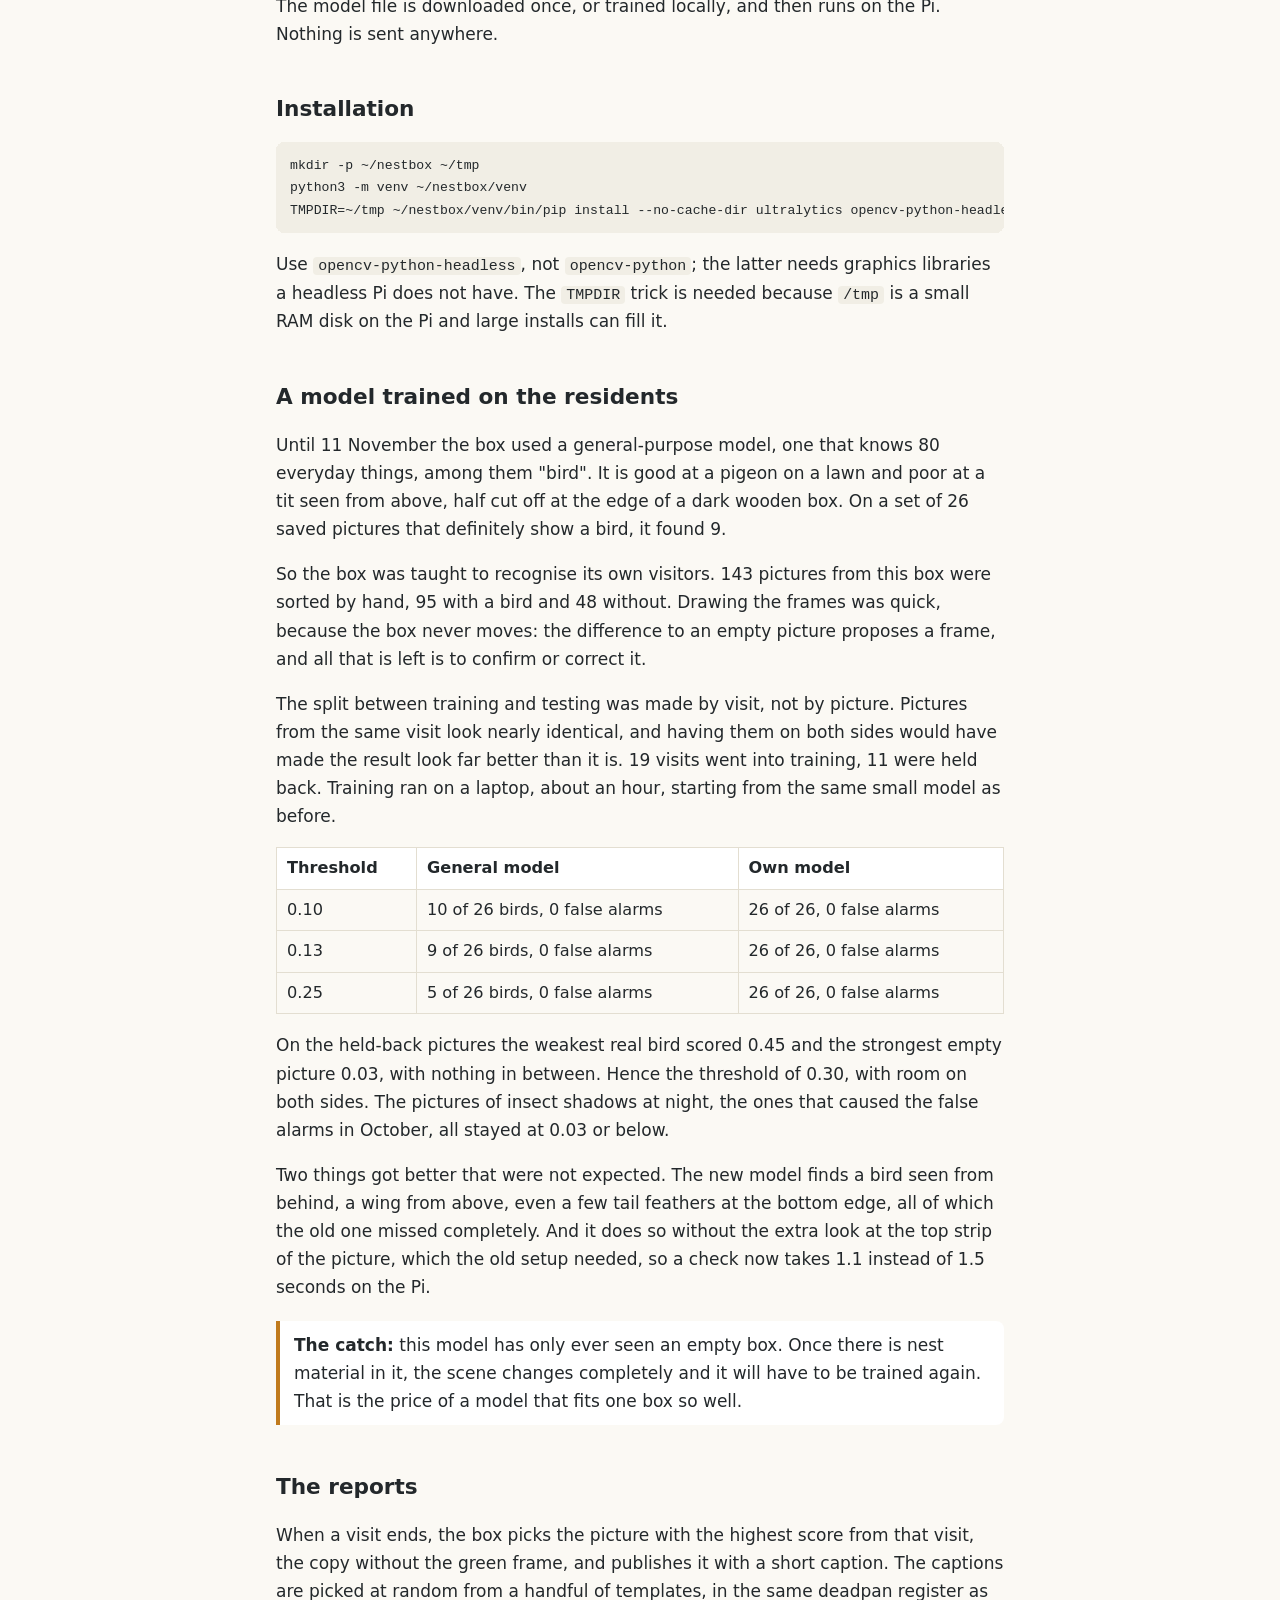
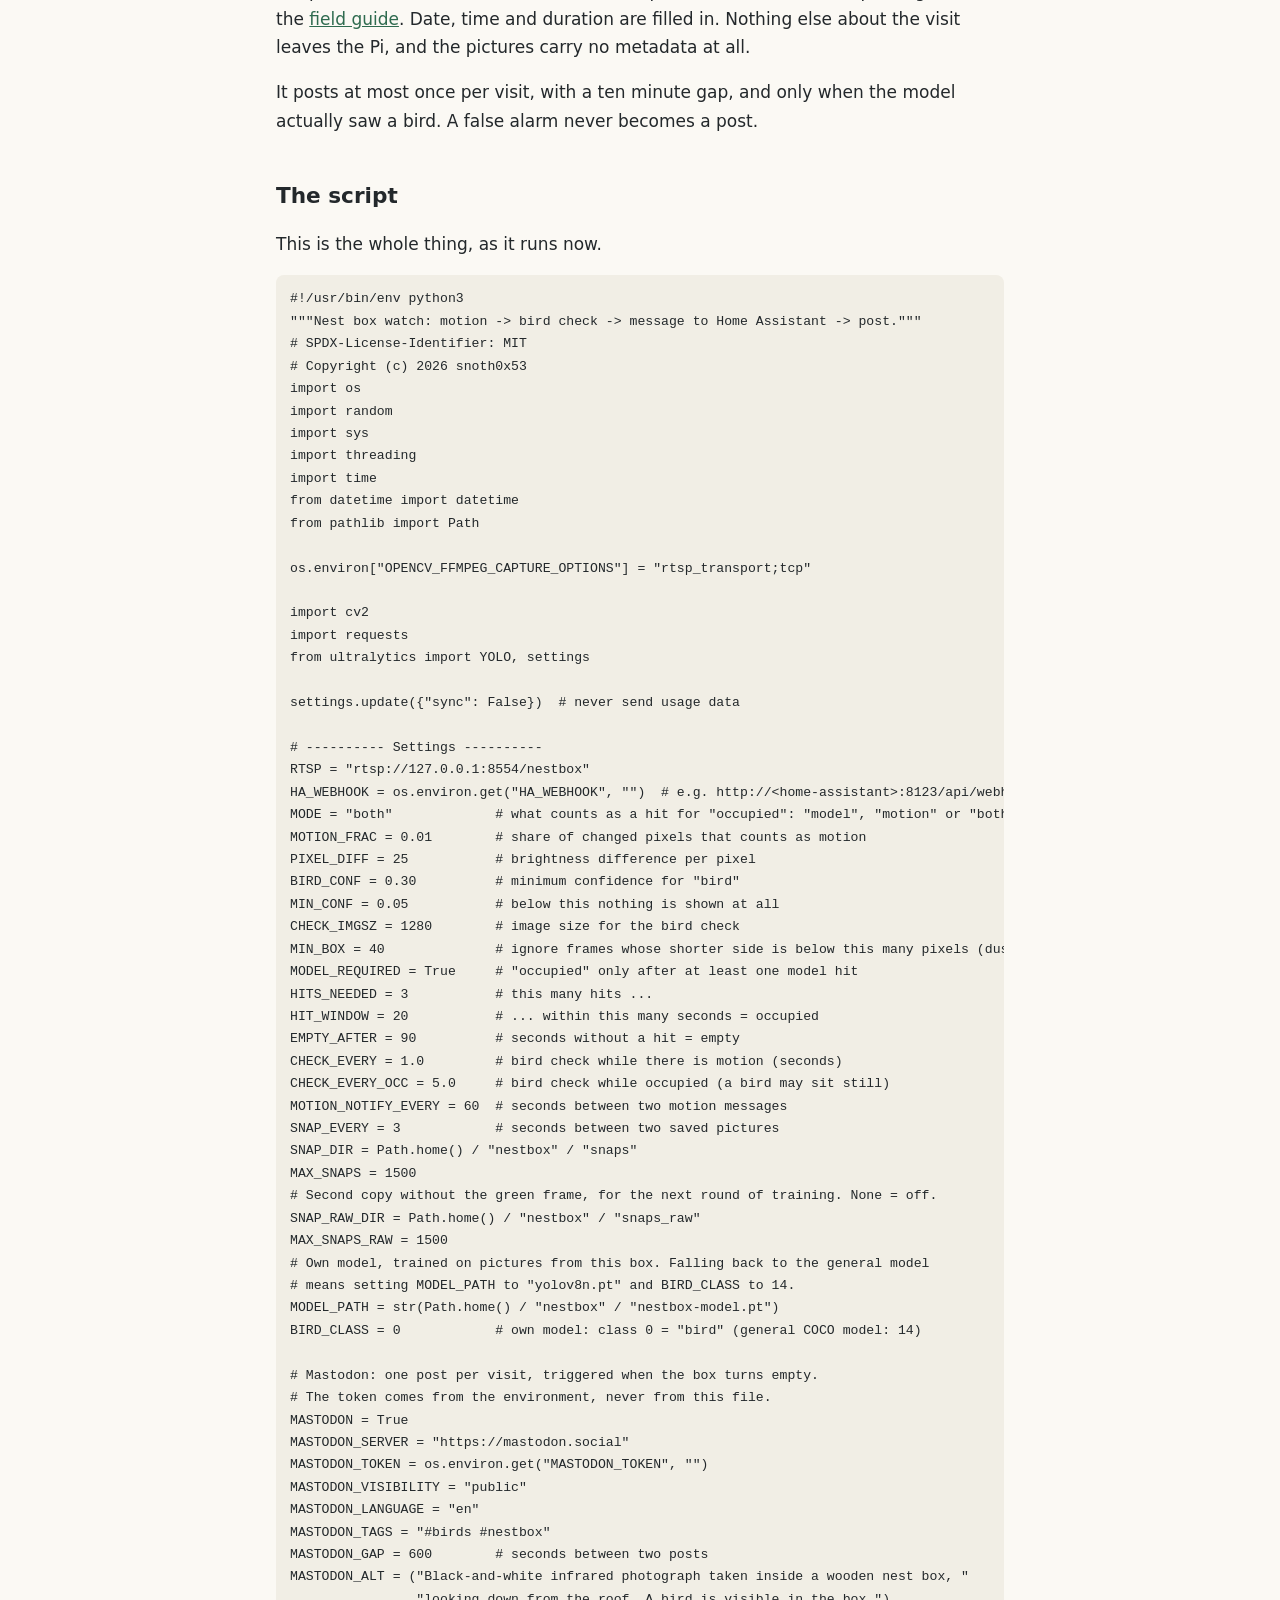
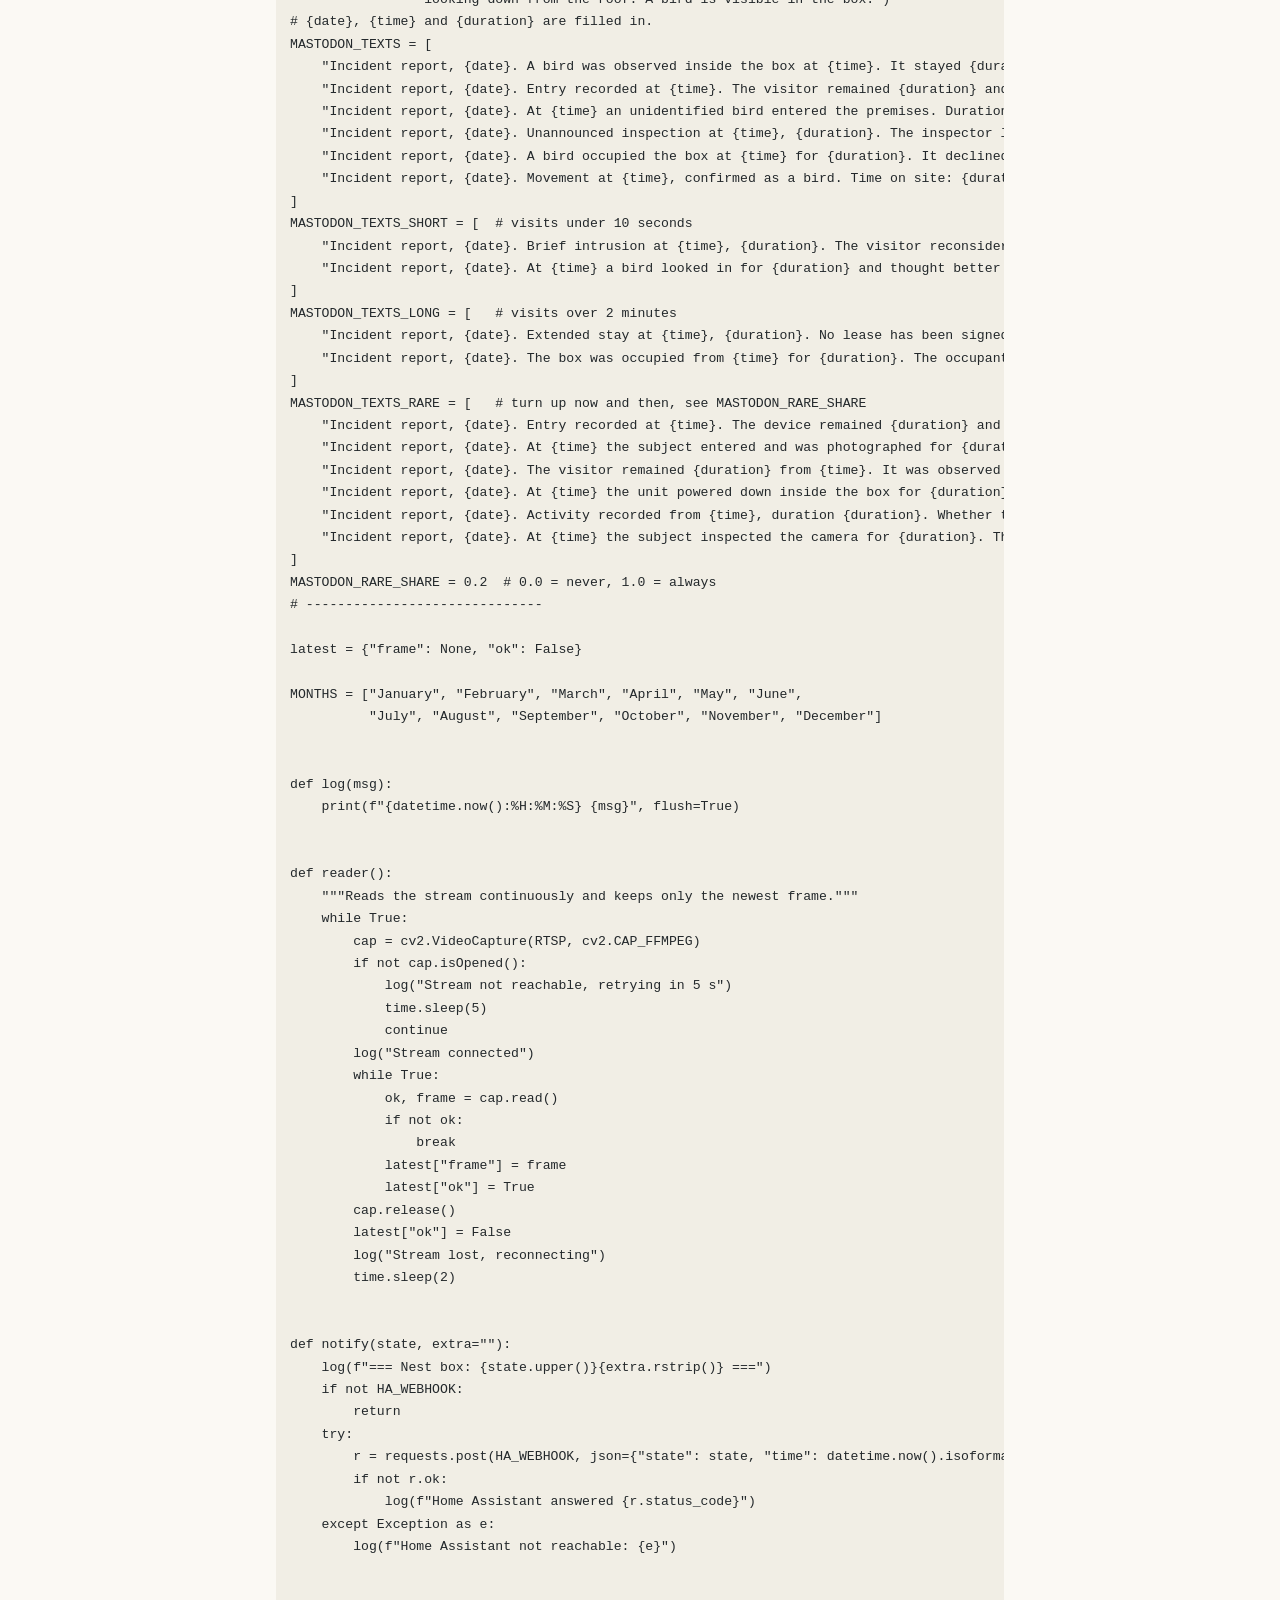
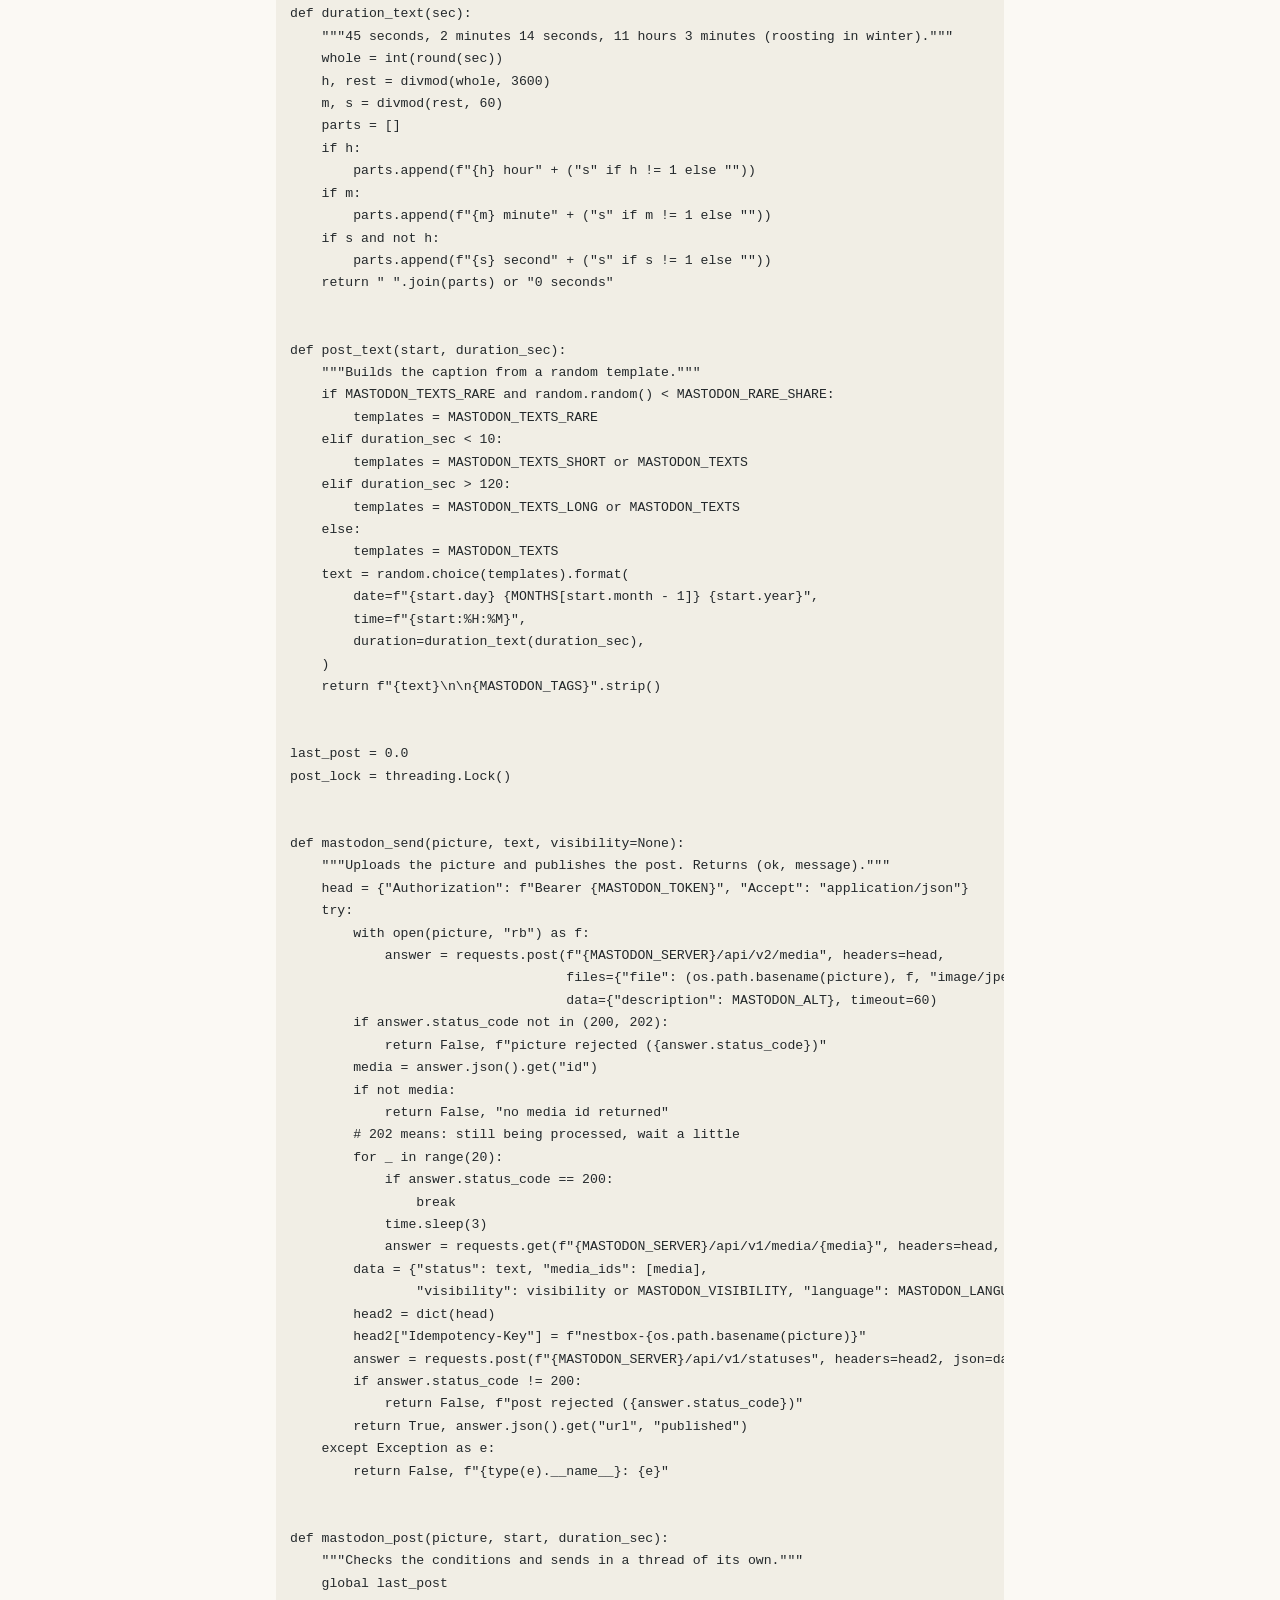
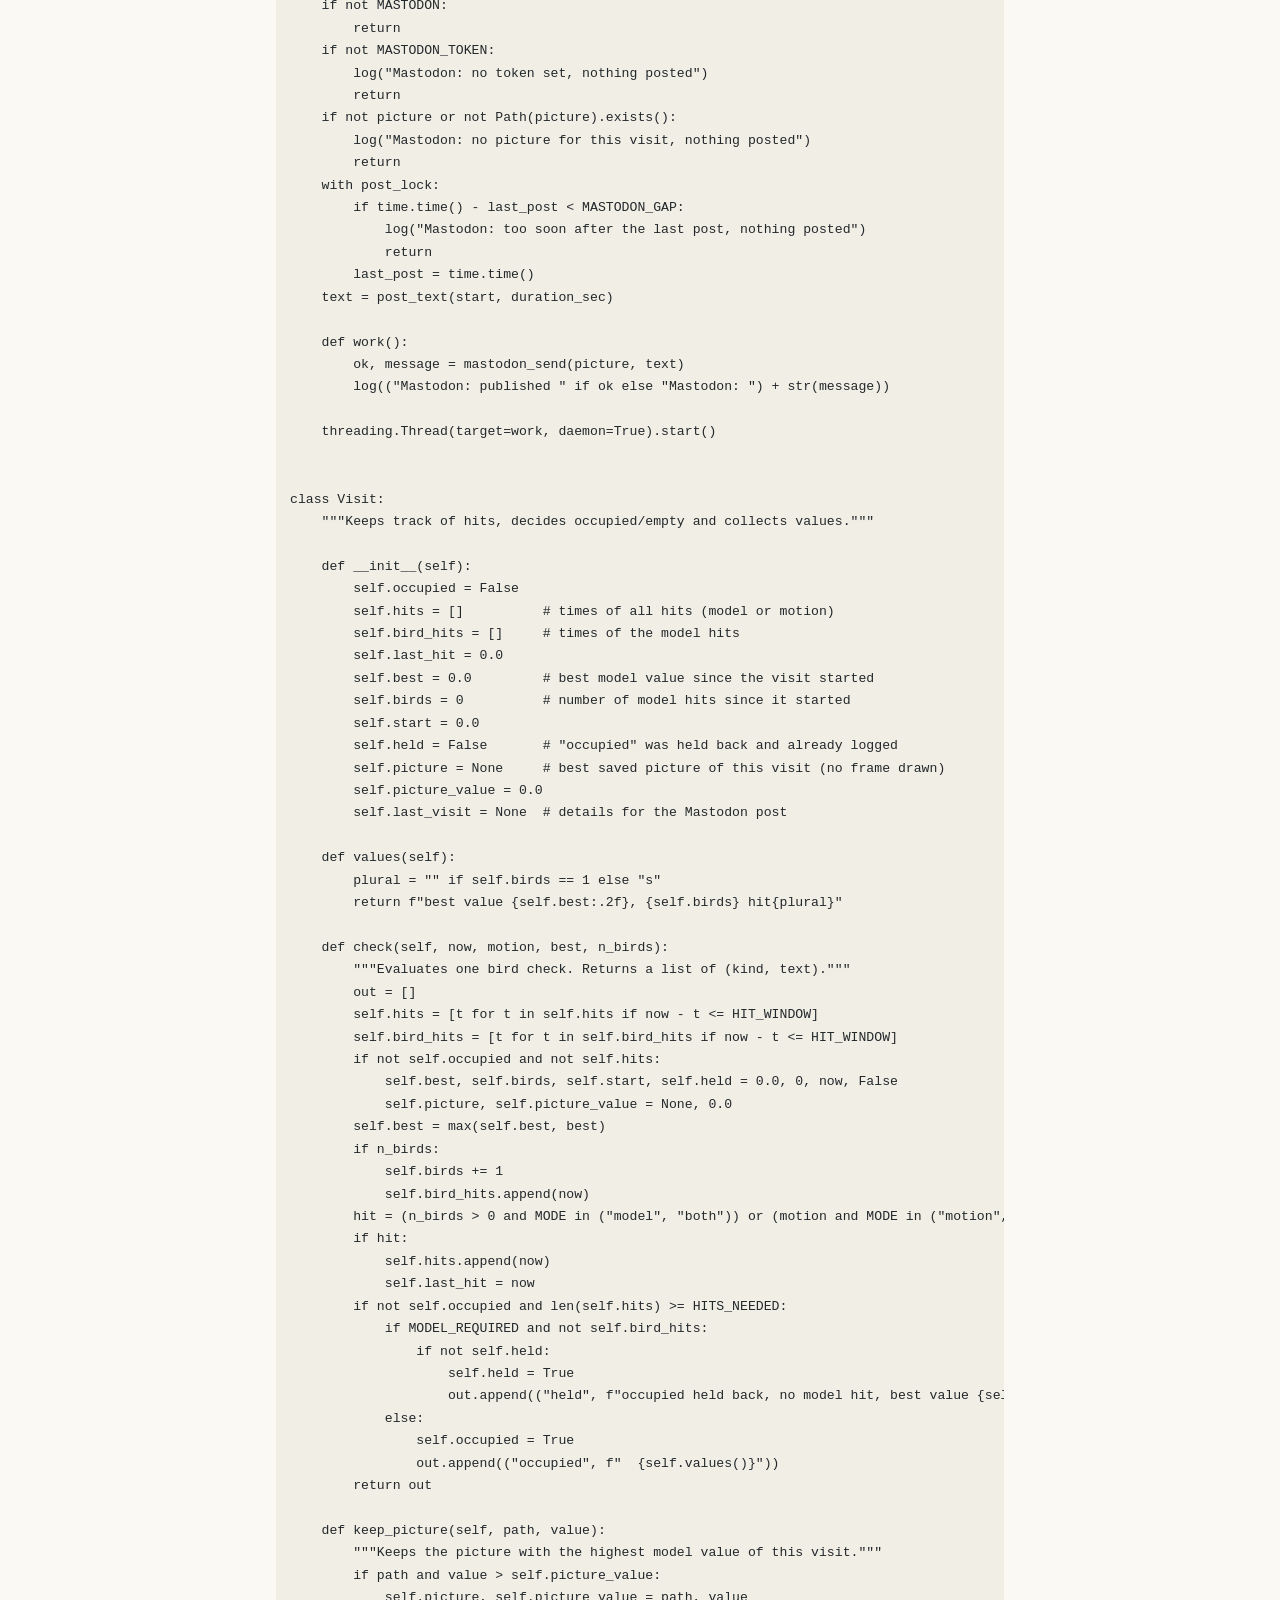
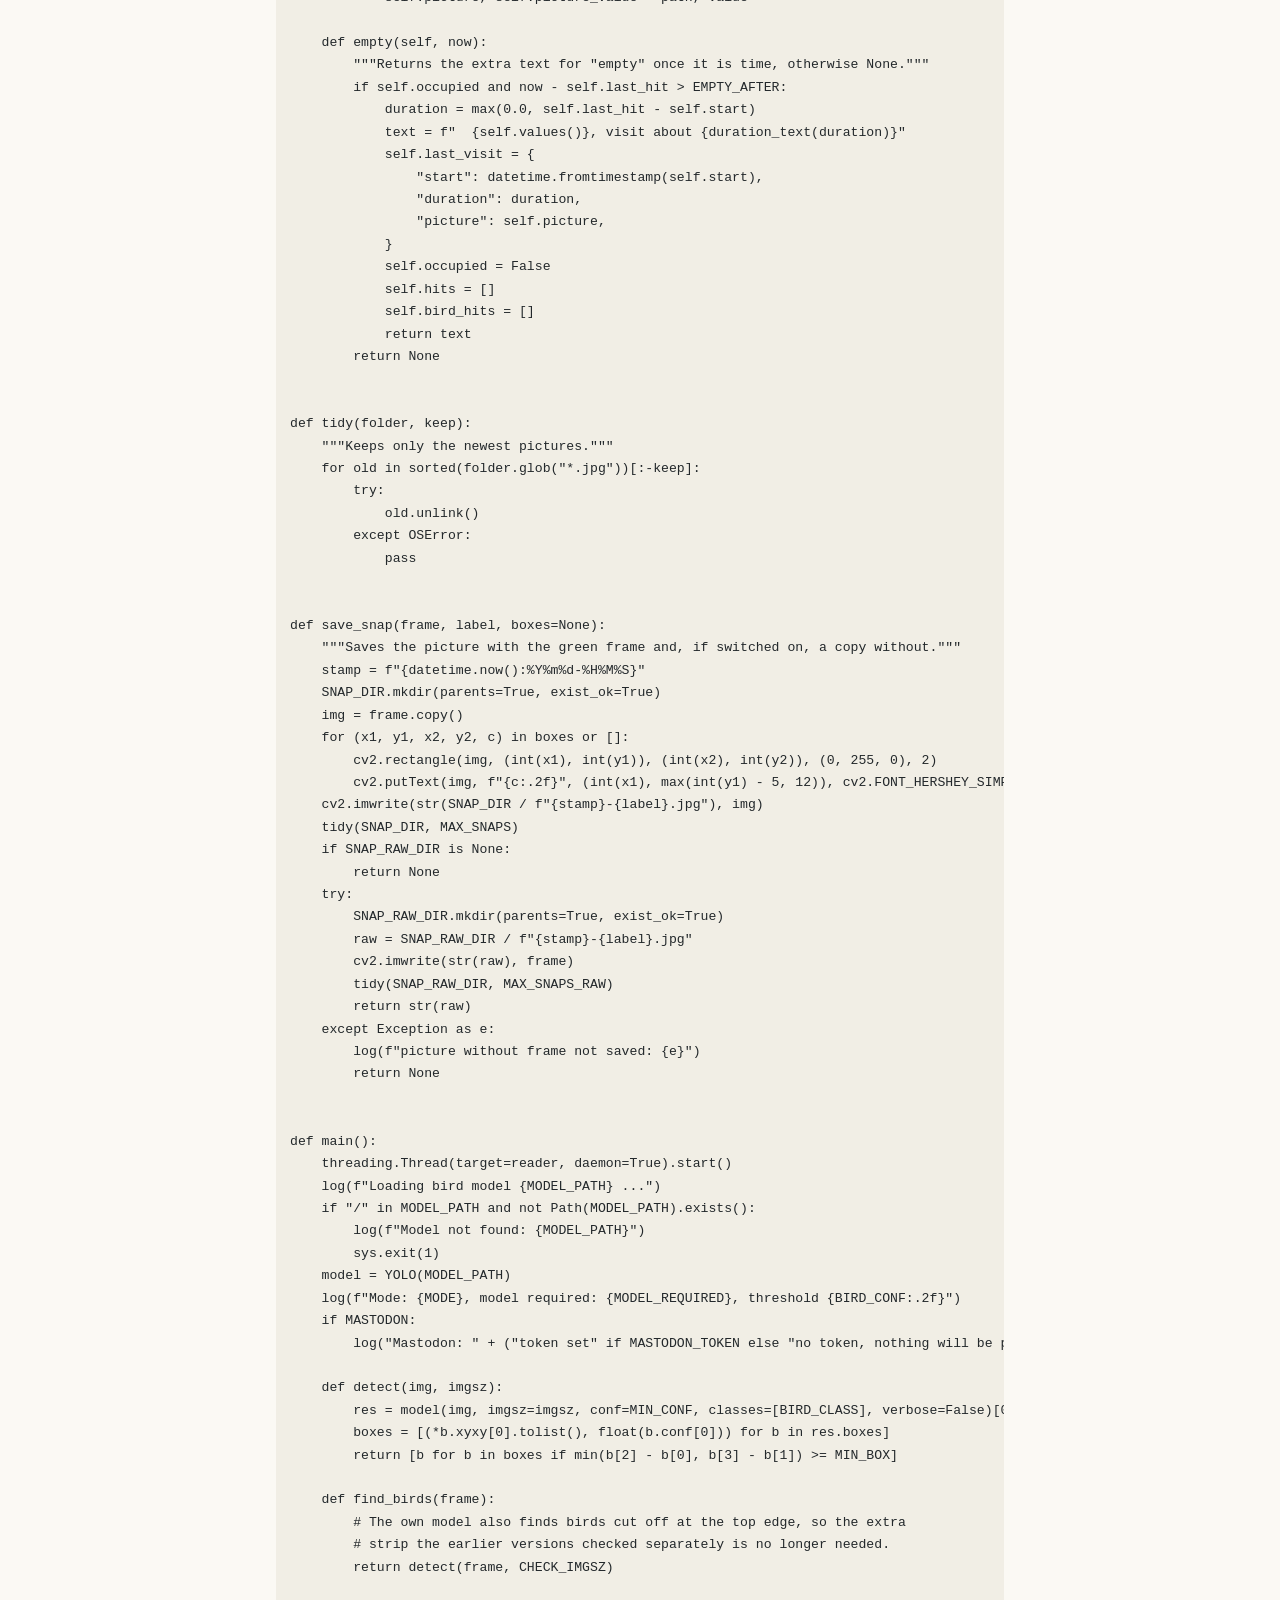
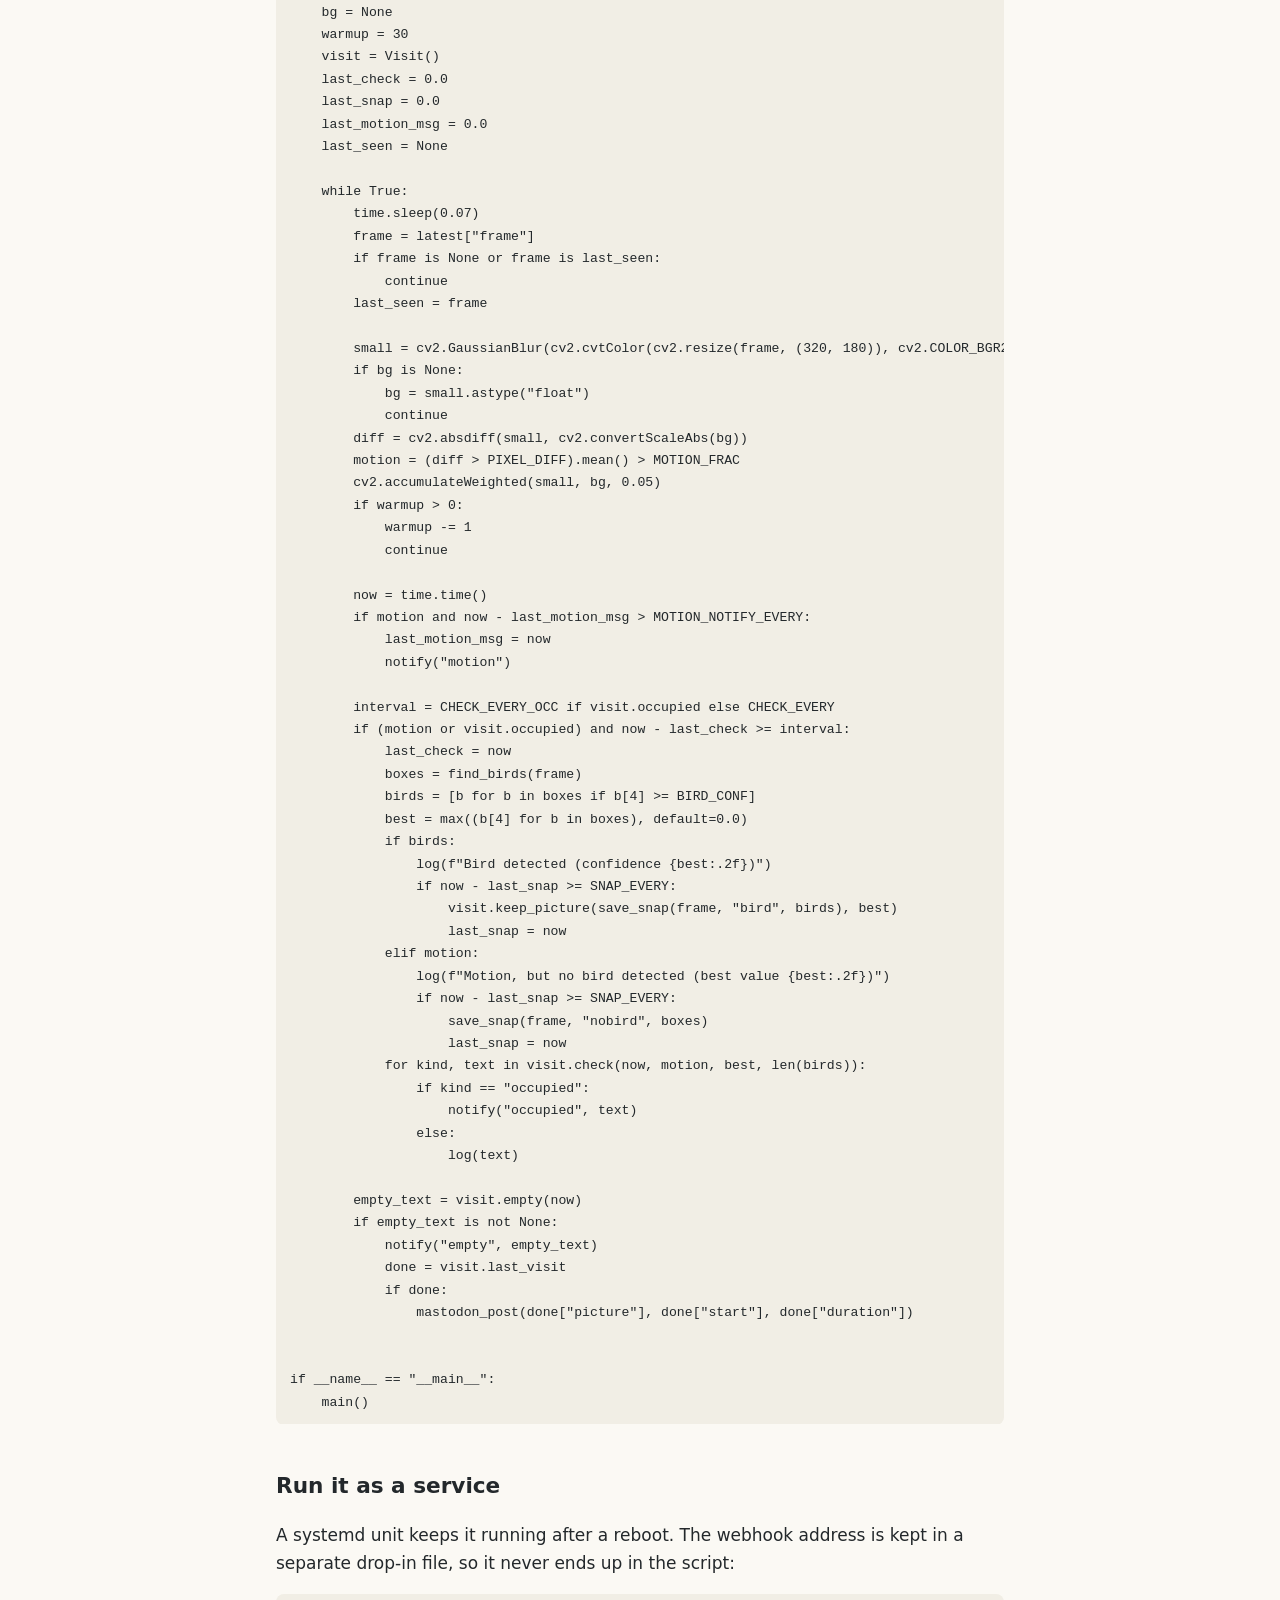
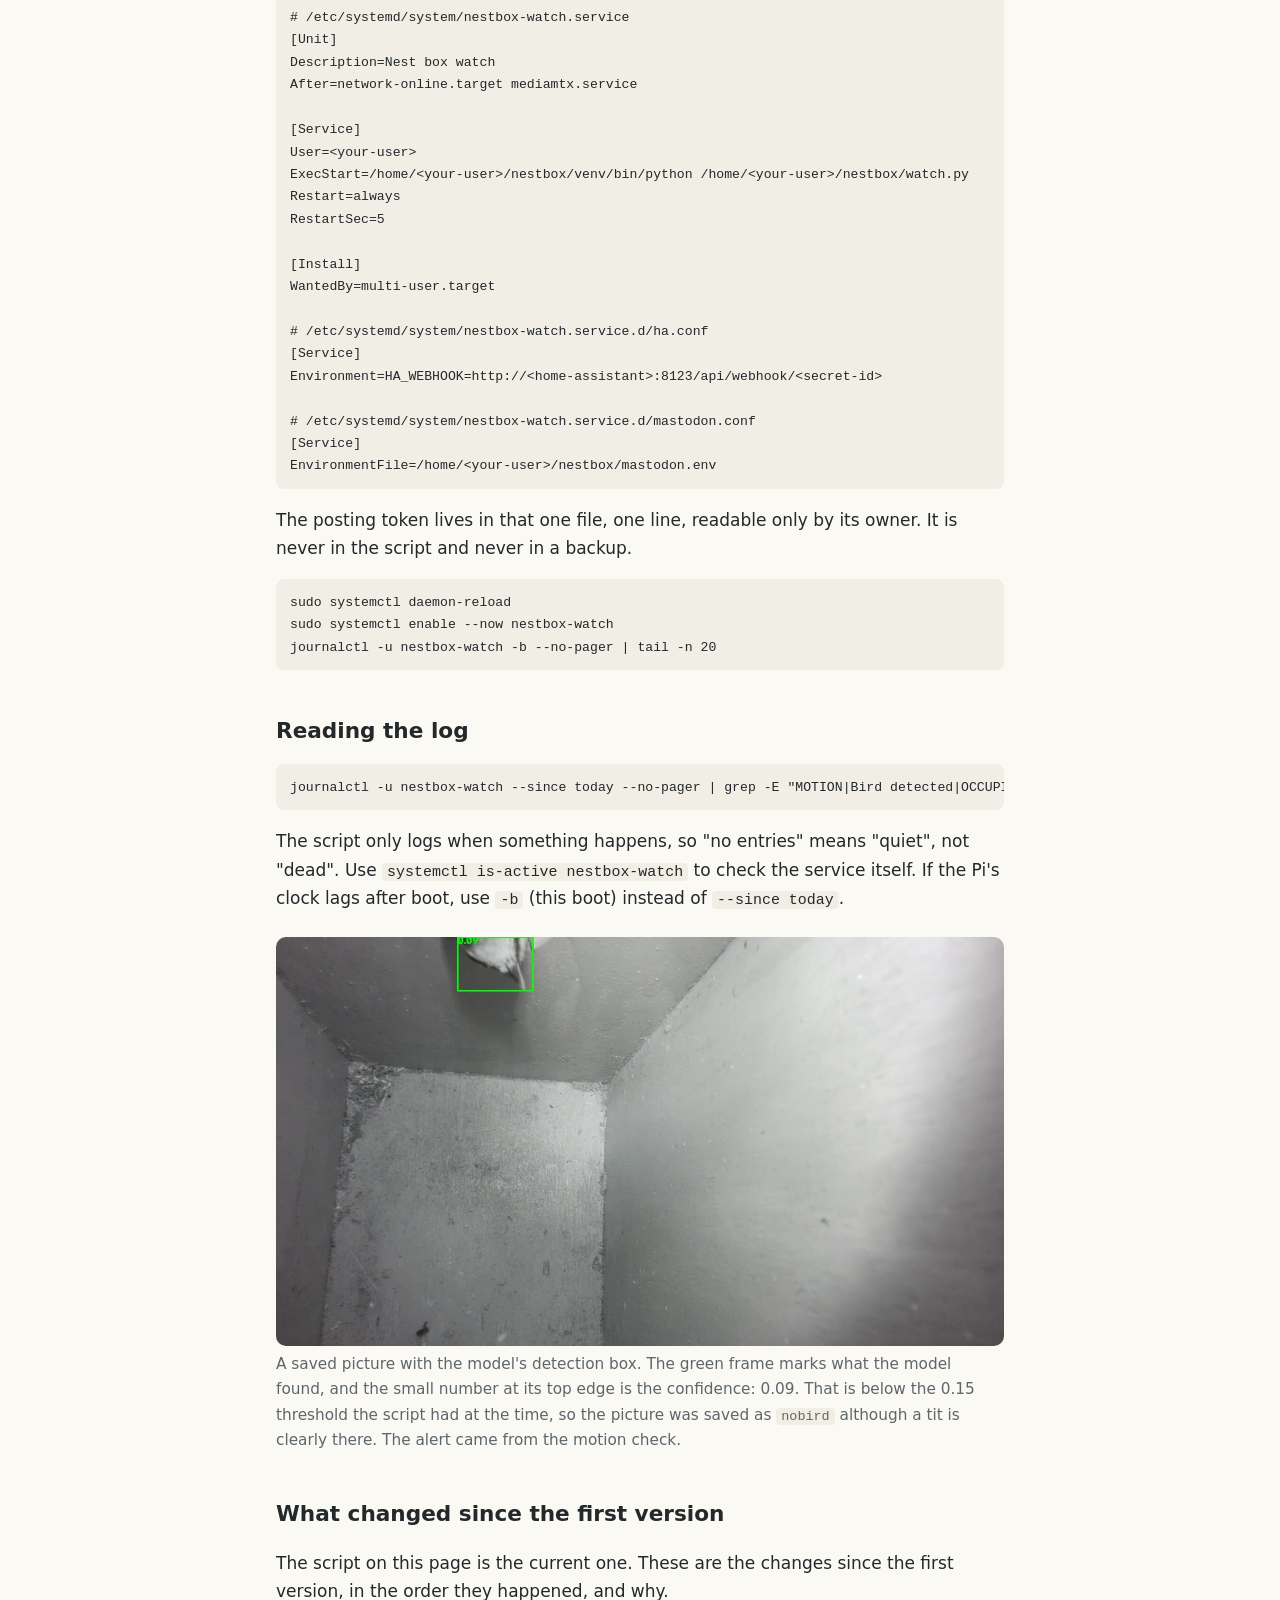
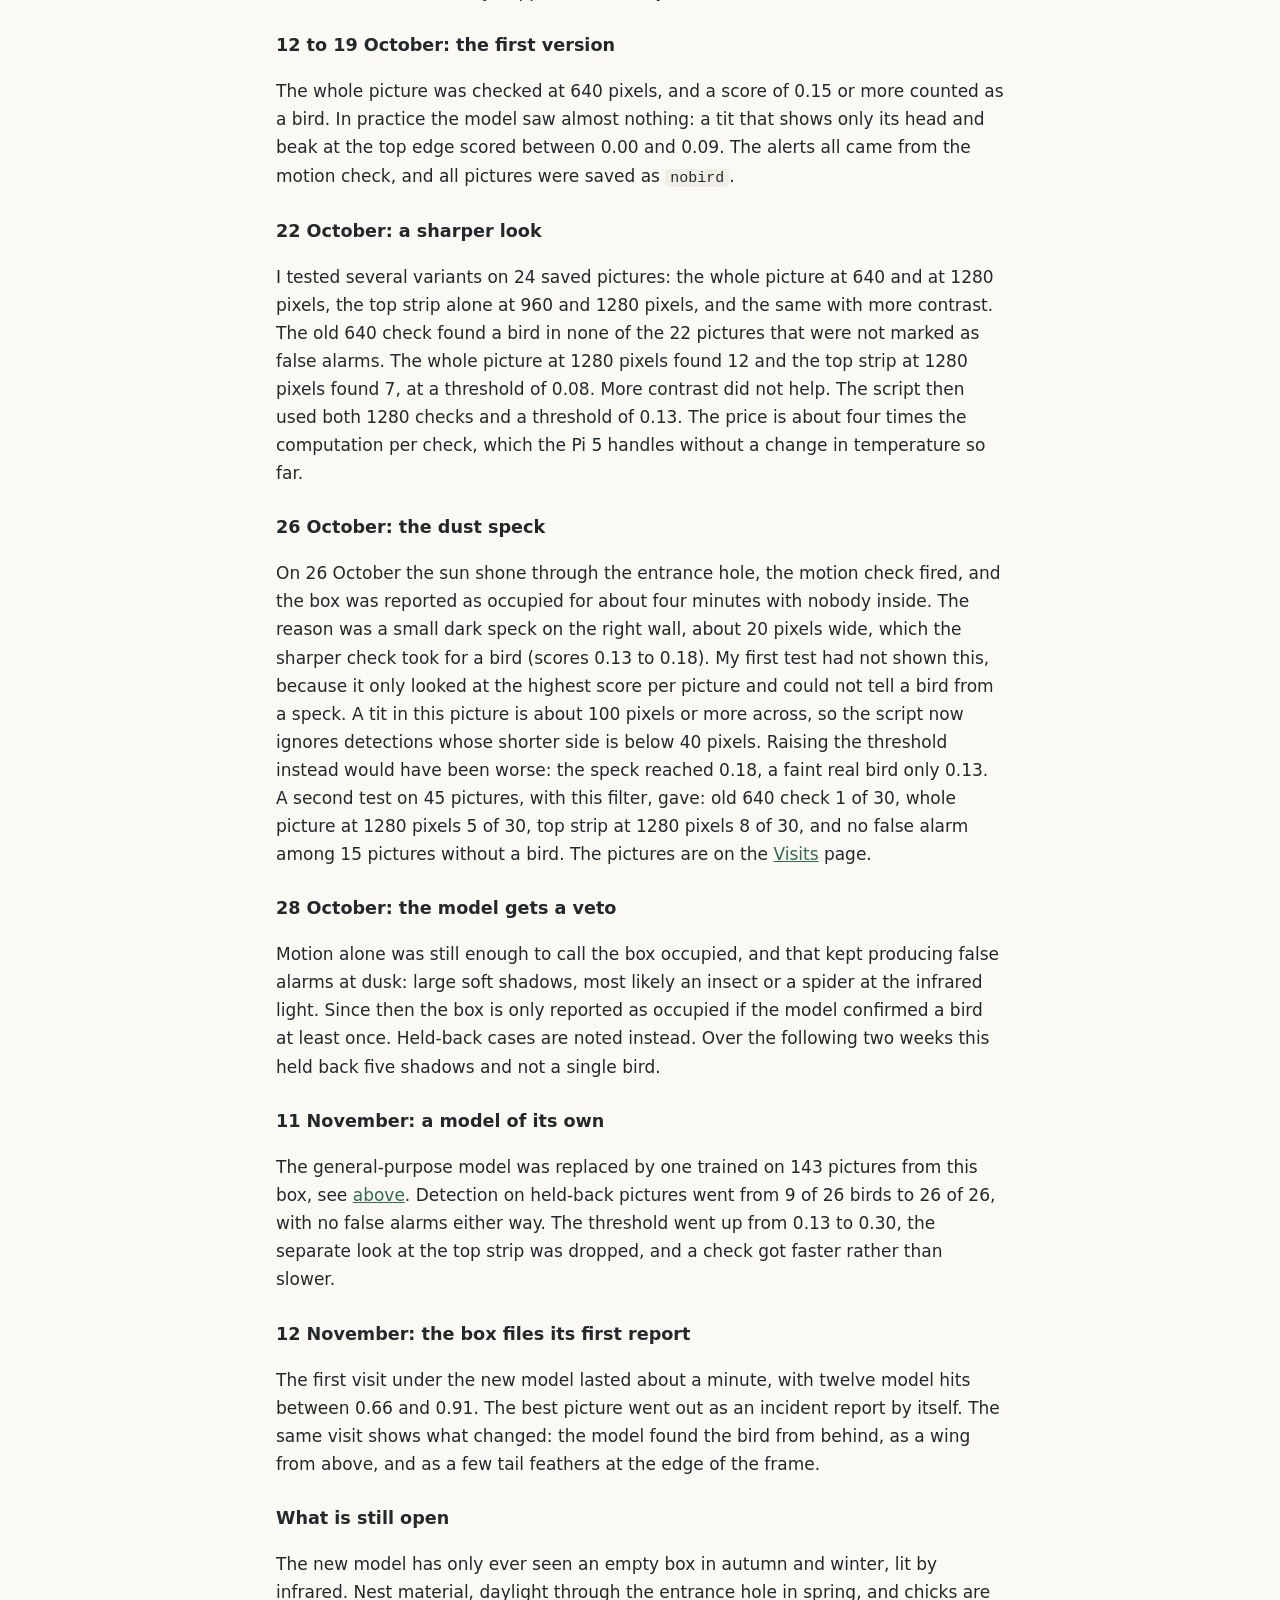
==== commit a8a64fb3: "Own detection model, visit of 12 November, Mastodon link" ====
--- a/detection.html
+++ b/detection.html
@@ -16,30 +16,50 @@
 <p class="lead">One small Python script watches the stream, notices movement, asks an object-detection model whether a bird is in the picture and reports to Home Assistant.</p>
 <h2>How it decides</h2>
 <ol>
-<li><strong>Motion.</strong> The picture is shrunk and blurred, compared to a slowly moving background, and counts as "motion" when about 1 % of the pixels change noticeably.</li>
-<li><strong>Bird check.</strong> While there is motion, a YOLOv8n model (COCO class 14, &quot;bird&quot;) looks about once a second at the whole picture and, separately, at the top 40 % of it, both at 1280 pixels. Frames smaller than 40 pixels are ignored (see <a href="#changes">What changed</a>).</li>
-<li><strong>Messages.</strong> <code>motion</code> at most once per minute. <code>occupied</code> after three hits within 20 seconds. <code>empty</code> after 90 seconds without a hit.</li>
-<li><strong>Pictures.</strong> At most one picture every 3 seconds is saved, labelled <code>bird</code> or <code>nobird</code>, the last 1500 are kept.</li>
+<li><strong>Motion.</strong> The picture is shrunk and blurred, compared to a slowly moving background, and counts as "motion" when about 1&nbsp;% of the pixels change noticeably.</li>
+<li><strong>Bird check.</strong> While there is motion, a small YOLO model looks at the whole picture about once a second, at 1280 pixels. Since 11 November this is a model trained on pictures from this box (see <a href="#own-model">A model trained on the residents</a>); before that it was a general-purpose model. Anything scoring 0.30 or more counts as a bird. Frames smaller than 40 pixels are ignored (see <a href="#changes">What changed</a>).</li>
+<li><strong>Messages.</strong> <code>motion</code> at most once per minute. <code>occupied</code> after three hits within 20 seconds, and only if at least one of them came from the model. <code>empty</code> after 90 seconds without a hit.</li>
+<li><strong>Pictures.</strong> At most one picture every 3 seconds is saved, labelled <code>bird</code> or <code>nobird</code>, the last 1500 are kept. A second copy without the green frame goes into a separate folder, for the next round of training.</li>
+<li><strong>Post.</strong> When the box turns empty, the best picture of that visit is published as an incident report (see <a href="#posts">The reports</a>).</li>
 </ol>
-<h2>Why motion counts as a hit</h2>
-<p>In a real box a bird is often visible only as a beak or head at the top edge of the picture, and a general-purpose model misses that much of the time. The camera sits inside the box, so movement there is almost always a bird. The script therefore counts <em>either</em> a model hit <em>or</em> motion (<code>MODE = "both"</code>). While the box is occupied, the model keeps checking every 5 seconds, so a bird sitting still keeps the status. The mode can be set to <code>"model"</code> or <code>"motion"</code> at the top of the script.</p>
-<div class="note warn"><strong>Expect false alarms:</strong> insects, spiders, light changes and anything that moves in front of the lens count as motion. That is a deliberate trade-off for not missing birds. The thresholds are being tuned with real data, see <a href="#changes">What changed</a> below.</div>
+<h2>Why motion still counts</h2>
+<p>A bird in a real box is often visible only as a beak or a head at the top edge of the picture, and a general-purpose model misses that much of the time. The camera sits inside the box, so movement there is almost always a bird. The script therefore counts <em>either</em> a model hit <em>or</em> motion as a hit.</p>
+<p>That alone produced false alarms: insects at the lens, light changes, shadows at dusk. Since 28 October motion alone is no longer enough. Three hits still make a visit, but the box is only reported as occupied if the model confirmed a bird at least once within the same 20 seconds. Otherwise the decision is held back. In the weeks since, every held-back case turned out to be an insect or a change of light, and no real visit was lost: the model always caught up within a few seconds.</p>
+<div class="note"><strong>Why keep motion at all?</strong> It is the faster signal. The model needs a second or two to be sure, motion is there immediately, and it is what triggers the check in the first place.</div>
 <h2>No usage data</h2>
 <p>Libraries like Ultralytics can send usage statistics. The script switches this off in code (<code>settings.update({"sync": False})</code>). It is also worth turning off once in the shell, including the optional integrations:</p>
 <pre><code>yolo settings sync=False clearml=False comet=False dvc=False mlflow=False raytune=False</code></pre>
-<p>The model file <code>yolov8n.pt</code> is downloaded once and then runs locally.</p>
+<p>The model file is downloaded once, or trained locally, and then runs on the Pi. Nothing is sent anywhere.</p>
 <h2>Installation</h2>
 <pre><code>mkdir -p ~/nestbox ~/tmp
 python3 -m venv ~/nestbox/venv
 TMPDIR=~/tmp ~/nestbox/venv/bin/pip install --no-cache-dir ultralytics opencv-python-headless requests</code></pre>
 <p>Use <code>opencv-python-headless</code>, not <code>opencv-python</code>; the latter needs graphics libraries a headless Pi does not have. The <code>TMPDIR</code> trick is needed because <code>/tmp</code> is a small RAM disk on the Pi and large installs can fill it.</p>
+<h2 id="own-model">A model trained on the residents</h2>
+<p>Until 11 November the box used a general-purpose model, one that knows 80 everyday things, among them "bird". It is good at a pigeon on a lawn and poor at a tit seen from above, half cut off at the edge of a dark wooden box. On a set of 26 saved pictures that definitely show a bird, it found 9.</p>
+<p>So the box was taught to recognise its own visitors. 143 pictures from this box were sorted by hand, 95 with a bird and 48 without. Drawing the frames was quick, because the box never moves: the difference to an empty picture proposes a frame, and all that is left is to confirm or correct it.</p>
+<p>The split between training and testing was made by visit, not by picture. Pictures from the same visit look nearly identical, and having them on both sides would have made the result look far better than it is. 19 visits went into training, 11 were held back. Training ran on a laptop, about an hour, starting from the same small model as before.</p>
+<table>
+<tr><th>Threshold</th><th>General model</th><th>Own model</th></tr>
+<tr><td>0.10</td><td>10 of 26 birds, 0 false alarms</td><td>26 of 26, 0 false alarms</td></tr>
+<tr><td>0.13</td><td>9 of 26 birds, 0 false alarms</td><td>26 of 26, 0 false alarms</td></tr>
+<tr><td>0.25</td><td>5 of 26 birds, 0 false alarms</td><td>26 of 26, 0 false alarms</td></tr>
+</table>
+<p>On the held-back pictures the weakest real bird scored 0.45 and the strongest empty picture 0.03, with nothing in between. Hence the threshold of 0.30, with room on both sides. The pictures of insect shadows at night, the ones that caused the false alarms in October, all stayed at 0.03 or below.</p>
+<p>Two things got better that were not expected. The new model finds a bird seen from behind, a wing from above, even a few tail feathers at the bottom edge, all of which the old one missed completely. And it does so without the extra look at the top strip of the picture, which the old setup needed, so a check now takes 1.1 instead of 1.5 seconds on the Pi.</p>
+<div class="note warn"><strong>The catch:</strong> this model has only ever seen an empty box. Once there is nest material in it, the scene changes completely and it will have to be trained again. That is the price of a model that fits one box so well.</div>
+<h2 id="posts">The reports</h2>
+<p>When a visit ends, the box picks the picture with the highest score from that visit, the copy without the green frame, and publishes it with a short caption. The captions are picked at random from a handful of templates, in the same deadpan register as the <a href="results.html">field guide</a>. Date, time and duration are filled in. Nothing else about the visit leaves the Pi, and the pictures carry no metadata at all.</p>
+<p>It posts at most once per visit, with a ten minute gap, and only when the model actually saw a bird. A false alarm never becomes a post.</p>
 <h2>The script</h2>
-<p>Save as <code>~/nestbox/watch.py</code> (<a href="watch.py">download</a>):</p>
+<p>This is the whole thing, as it runs now.</p>
 <pre><code>#!/usr/bin/env python3
-&quot;&quot;&quot;Nest box watch: motion -&gt; bird check -&gt; message to Home Assistant.&quot;&quot;&quot;
+&quot;&quot;&quot;Nest box watch: motion -&gt; bird check -&gt; message to Home Assistant -&gt; post.&quot;&quot;&quot;
 # SPDX-License-Identifier: MIT
 # Copyright (c) 2026 snoth0x53
 import os
+import random
+import sys
 import threading
 import time
 from datetime import datetime
@@ -59,12 +79,11 @@
 MODE = &quot;both&quot;             # what counts as a hit for &quot;occupied&quot;: &quot;model&quot;, &quot;motion&quot; or &quot;both&quot;
 MOTION_FRAC = 0.01        # share of changed pixels that counts as motion
 PIXEL_DIFF = 25           # brightness difference per pixel
-BIRD_CONF = 0.13          # minimum confidence for &quot;bird&quot;
+BIRD_CONF = 0.30          # minimum confidence for &quot;bird&quot;
 MIN_CONF = 0.05           # below this nothing is shown at all
-CHECK_IMGSZ = 1280        # image size for the bird check (whole picture)
-TOP_STRIP = 0.40          # top share of the picture that is also checked on its own (0 = off)
-STRIP_IMGSZ = 1280        # image size for that top strip
+CHECK_IMGSZ = 1280        # image size for the bird check
 MIN_BOX = 40              # ignore frames whose shorter side is below this many pixels (dust speck)
+MODEL_REQUIRED = True     # &quot;occupied&quot; only after at least one model hit
 HITS_NEEDED = 3           # this many hits ...
 HIT_WINDOW = 20           # ... within this many seconds = occupied
 EMPTY_AFTER = 90          # seconds without a hit = empty
@@ -74,10 +93,57 @@
 SNAP_EVERY = 3            # seconds between two saved pictures
 SNAP_DIR = Path.home() / &quot;nestbox&quot; / &quot;snaps&quot;
 MAX_SNAPS = 1500
-BIRD_CLASS = 14           # COCO: &quot;bird&quot;
+# Second copy without the green frame, for the next round of training. None = off.
+SNAP_RAW_DIR = Path.home() / &quot;nestbox&quot; / &quot;snaps_raw&quot;
+MAX_SNAPS_RAW = 1500
+# Own model, trained on pictures from this box. Falling back to the general model
+# means setting MODEL_PATH to &quot;yolov8n.pt&quot; and BIRD_CLASS to 14.
+MODEL_PATH = str(Path.home() / &quot;nestbox&quot; / &quot;nestbox-model.pt&quot;)
+BIRD_CLASS = 0            # own model: class 0 = &quot;bird&quot; (general COCO model: 14)
+
+# Mastodon: one post per visit, triggered when the box turns empty.
+# The token comes from the environment, never from this file.
+MASTODON = True
+MASTODON_SERVER = &quot;https://mastodon.social&quot;
+MASTODON_TOKEN = os.environ.get(&quot;MASTODON_TOKEN&quot;, &quot;&quot;)
+MASTODON_VISIBILITY = &quot;public&quot;
+MASTODON_LANGUAGE = &quot;en&quot;
+MASTODON_TAGS = &quot;#birds #nestbox&quot;
+MASTODON_GAP = 600        # seconds between two posts
+MASTODON_ALT = (&quot;Black-and-white infrared photograph taken inside a wooden nest box, &quot;
+                &quot;looking down from the roof. A bird is visible in the box.&quot;)
+# {date}, {time} and {duration} are filled in.
+MASTODON_TEXTS = [
+    &quot;Incident report, {date}. A bird was observed inside the box at {time}. It stayed {duration} and left without comment.&quot;,
+    &quot;Incident report, {date}. Entry recorded at {time}. The visitor remained {duration} and did not state the purpose of the visit.&quot;,
+    &quot;Incident report, {date}. At {time} an unidentified bird entered the premises. Duration of stay: {duration}. No damage reported.&quot;,
+    &quot;Incident report, {date}. Unannounced inspection at {time}, {duration}. The inspector left no report.&quot;,
+    &quot;Incident report, {date}. A bird occupied the box at {time} for {duration}. It declined to register.&quot;,
+    &quot;Incident report, {date}. Movement at {time}, confirmed as a bird. Time on site: {duration}. The matter is closed.&quot;,
+]
+MASTODON_TEXTS_SHORT = [  # visits under 10 seconds
+    &quot;Incident report, {date}. Brief intrusion at {time}, {duration}. The visitor reconsidered.&quot;,
+    &quot;Incident report, {date}. At {time} a bird looked in for {duration} and thought better of it.&quot;,
+]
+MASTODON_TEXTS_LONG = [   # visits over 2 minutes
+    &quot;Incident report, {date}. Extended stay at {time}, {duration}. No lease has been signed.&quot;,
+    &quot;Incident report, {date}. The box was occupied from {time} for {duration}. The occupant made itself at home.&quot;,
+]
+MASTODON_TEXTS_RARE = [   # turn up now and then, see MASTODON_RARE_SHARE
+    &quot;Incident report, {date}. Entry recorded at {time}. The device remained {duration} and did not identify its operator.&quot;,
+    &quot;Incident report, {date}. At {time} the subject entered and was photographed for {duration}. No serial number was visible.&quot;,
+    &quot;Incident report, {date}. The visitor remained {duration} from {time}. It was observed observing the premises.&quot;,
+    &quot;Incident report, {date}. At {time} the unit powered down inside the box for {duration} and then departed.&quot;,
+    &quot;Incident report, {date}. Activity recorded from {time}, duration {duration}. Whether the subject is a bird remains unverified.&quot;,
+    &quot;Incident report, {date}. At {time} the subject inspected the camera for {duration}. The camera inspected the subject. Neither filed a report.&quot;,
+]
+MASTODON_RARE_SHARE = 0.2  # 0.0 = never, 1.0 = always
 # ------------------------------
 
 latest = {&quot;frame&quot;: None, &quot;ok&quot;: False}
+
+MONTHS = [&quot;January&quot;, &quot;February&quot;, &quot;March&quot;, &quot;April&quot;, &quot;May&quot;, &quot;June&quot;,
+          &quot;July&quot;, &quot;August&quot;, &quot;September&quot;, &quot;October&quot;, &quot;November&quot;, &quot;December&quot;]
 
 
 def log(msg):
@@ -105,32 +171,221 @@
         time.sleep(2)
 
 
-def notify(state):
-    log(f&quot;=== Nest box: {state.upper()} ===&quot;)
-    if HA_WEBHOOK:
+def notify(state, extra=&quot;&quot;):
+    log(f&quot;=== Nest box: {state.upper()}{extra.rstrip()} ===&quot;)
+    if not HA_WEBHOOK:
+        return
+    try:
+        r = requests.post(HA_WEBHOOK, json={&quot;state&quot;: state, &quot;time&quot;: datetime.now().isoformat()}, timeout=5)
+        if not r.ok:
+            log(f&quot;Home Assistant answered {r.status_code}&quot;)
+    except Exception as e:
+        log(f&quot;Home Assistant not reachable: {e}&quot;)
+
+
+def duration_text(sec):
+    &quot;&quot;&quot;45 seconds, 2 minutes 14 seconds, 11 hours 3 minutes (roosting in winter).&quot;&quot;&quot;
+    whole = int(round(sec))
+    h, rest = divmod(whole, 3600)
+    m, s = divmod(rest, 60)
+    parts = []
+    if h:
+        parts.append(f&quot;{h} hour&quot; + (&quot;s&quot; if h != 1 else &quot;&quot;))
+    if m:
+        parts.append(f&quot;{m} minute&quot; + (&quot;s&quot; if m != 1 else &quot;&quot;))
+    if s and not h:
+        parts.append(f&quot;{s} second&quot; + (&quot;s&quot; if s != 1 else &quot;&quot;))
+    return &quot; &quot;.join(parts) or &quot;0 seconds&quot;
+
+
+def post_text(start, duration_sec):
+    &quot;&quot;&quot;Builds the caption from a random template.&quot;&quot;&quot;
+    if MASTODON_TEXTS_RARE and random.random() &lt; MASTODON_RARE_SHARE:
+        templates = MASTODON_TEXTS_RARE
+    elif duration_sec &lt; 10:
+        templates = MASTODON_TEXTS_SHORT or MASTODON_TEXTS
+    elif duration_sec &gt; 120:
+        templates = MASTODON_TEXTS_LONG or MASTODON_TEXTS
+    else:
+        templates = MASTODON_TEXTS
+    text = random.choice(templates).format(
+        date=f&quot;{start.day} {MONTHS[start.month - 1]} {start.year}&quot;,
+        time=f&quot;{start:%H:%M}&quot;,
+        duration=duration_text(duration_sec),
+    )
+    return f&quot;{text}\n\n{MASTODON_TAGS}&quot;.strip()
+
+
+last_post = 0.0
+post_lock = threading.Lock()
+
+
+def mastodon_send(picture, text, visibility=None):
+    &quot;&quot;&quot;Uploads the picture and publishes the post. Returns (ok, message).&quot;&quot;&quot;
+    head = {&quot;Authorization&quot;: f&quot;Bearer {MASTODON_TOKEN}&quot;, &quot;Accept&quot;: &quot;application/json&quot;}
+    try:
+        with open(picture, &quot;rb&quot;) as f:
+            answer = requests.post(f&quot;{MASTODON_SERVER}/api/v2/media&quot;, headers=head,
+                                   files={&quot;file&quot;: (os.path.basename(picture), f, &quot;image/jpeg&quot;)},
+                                   data={&quot;description&quot;: MASTODON_ALT}, timeout=60)
+        if answer.status_code not in (200, 202):
+            return False, f&quot;picture rejected ({answer.status_code})&quot;
+        media = answer.json().get(&quot;id&quot;)
+        if not media:
+            return False, &quot;no media id returned&quot;
+        # 202 means: still being processed, wait a little
+        for _ in range(20):
+            if answer.status_code == 200:
+                break
+            time.sleep(3)
+            answer = requests.get(f&quot;{MASTODON_SERVER}/api/v1/media/{media}&quot;, headers=head, timeout=30)
+        data = {&quot;status&quot;: text, &quot;media_ids&quot;: [media],
+                &quot;visibility&quot;: visibility or MASTODON_VISIBILITY, &quot;language&quot;: MASTODON_LANGUAGE}
+        head2 = dict(head)
+        head2[&quot;Idempotency-Key&quot;] = f&quot;nestbox-{os.path.basename(picture)}&quot;
+        answer = requests.post(f&quot;{MASTODON_SERVER}/api/v1/statuses&quot;, headers=head2, json=data, timeout=60)
+        if answer.status_code != 200:
+            return False, f&quot;post rejected ({answer.status_code})&quot;
+        return True, answer.json().get(&quot;url&quot;, &quot;published&quot;)
+    except Exception as e:
+        return False, f&quot;{type(e).__name__}: {e}&quot;
+
+
+def mastodon_post(picture, start, duration_sec):
+    &quot;&quot;&quot;Checks the conditions and sends in a thread of its own.&quot;&quot;&quot;
+    global last_post
+    if not MASTODON:
+        return
+    if not MASTODON_TOKEN:
+        log(&quot;Mastodon: no token set, nothing posted&quot;)
+        return
+    if not picture or not Path(picture).exists():
+        log(&quot;Mastodon: no picture for this visit, nothing posted&quot;)
+        return
+    with post_lock:
+        if time.time() - last_post &lt; MASTODON_GAP:
+            log(&quot;Mastodon: too soon after the last post, nothing posted&quot;)
+            return
+        last_post = time.time()
+    text = post_text(start, duration_sec)
+
+    def work():
+        ok, message = mastodon_send(picture, text)
+        log((&quot;Mastodon: published &quot; if ok else &quot;Mastodon: &quot;) + str(message))
+
+    threading.Thread(target=work, daemon=True).start()
+
+
+class Visit:
+    &quot;&quot;&quot;Keeps track of hits, decides occupied/empty and collects values.&quot;&quot;&quot;
+
+    def __init__(self):
+        self.occupied = False
+        self.hits = []          # times of all hits (model or motion)
+        self.bird_hits = []     # times of the model hits
+        self.last_hit = 0.0
+        self.best = 0.0         # best model value since the visit started
+        self.birds = 0          # number of model hits since it started
+        self.start = 0.0
+        self.held = False       # &quot;occupied&quot; was held back and already logged
+        self.picture = None     # best saved picture of this visit (no frame drawn)
+        self.picture_value = 0.0
+        self.last_visit = None  # details for the Mastodon post
+
+    def values(self):
+        plural = &quot;&quot; if self.birds == 1 else &quot;s&quot;
+        return f&quot;best value {self.best:.2f}, {self.birds} hit{plural}&quot;
+
+    def check(self, now, motion, best, n_birds):
+        &quot;&quot;&quot;Evaluates one bird check. Returns a list of (kind, text).&quot;&quot;&quot;
+        out = []
+        self.hits = [t for t in self.hits if now - t &lt;= HIT_WINDOW]
+        self.bird_hits = [t for t in self.bird_hits if now - t &lt;= HIT_WINDOW]
+        if not self.occupied and not self.hits:
+            self.best, self.birds, self.start, self.held = 0.0, 0, now, False
+            self.picture, self.picture_value = None, 0.0
+        self.best = max(self.best, best)
+        if n_birds:
+            self.birds += 1
+            self.bird_hits.append(now)
+        hit = (n_birds &gt; 0 and MODE in (&quot;model&quot;, &quot;both&quot;)) or (motion and MODE in (&quot;motion&quot;, &quot;both&quot;))
+        if hit:
+            self.hits.append(now)
+            self.last_hit = now
+        if not self.occupied and len(self.hits) &gt;= HITS_NEEDED:
+            if MODEL_REQUIRED and not self.bird_hits:
+                if not self.held:
+                    self.held = True
+                    out.append((&quot;held&quot;, f&quot;occupied held back, no model hit, best value {self.best:.2f}&quot;))
+            else:
+                self.occupied = True
+                out.append((&quot;occupied&quot;, f&quot;  {self.values()}&quot;))
+        return out
+
+    def keep_picture(self, path, value):
+        &quot;&quot;&quot;Keeps the picture with the highest model value of this visit.&quot;&quot;&quot;
+        if path and value &gt; self.picture_value:
+            self.picture, self.picture_value = path, value
+
+    def empty(self, now):
+        &quot;&quot;&quot;Returns the extra text for &quot;empty&quot; once it is time, otherwise None.&quot;&quot;&quot;
+        if self.occupied and now - self.last_hit &gt; EMPTY_AFTER:
+            duration = max(0.0, self.last_hit - self.start)
+            text = f&quot;  {self.values()}, visit about {duration_text(duration)}&quot;
+            self.last_visit = {
+                &quot;start&quot;: datetime.fromtimestamp(self.start),
+                &quot;duration&quot;: duration,
+                &quot;picture&quot;: self.picture,
+            }
+            self.occupied = False
+            self.hits = []
+            self.bird_hits = []
+            return text
+        return None
+
+
+def tidy(folder, keep):
+    &quot;&quot;&quot;Keeps only the newest pictures.&quot;&quot;&quot;
+    for old in sorted(folder.glob(&quot;*.jpg&quot;))[:-keep]:
         try:
-            requests.post(HA_WEBHOOK, json={&quot;state&quot;: state, &quot;time&quot;: datetime.now().isoformat()}, timeout=5)
-        except Exception as e:
-            log(f&quot;Home Assistant not reachable: {e}&quot;)
+            old.unlink()
+        except OSError:
+            pass
 
 
 def save_snap(frame, label, boxes=None):
+    &quot;&quot;&quot;Saves the picture with the green frame and, if switched on, a copy without.&quot;&quot;&quot;
+    stamp = f&quot;{datetime.now():%Y%m%d-%H%M%S}&quot;
     SNAP_DIR.mkdir(parents=True, exist_ok=True)
     img = frame.copy()
     for (x1, y1, x2, y2, c) in boxes or []:
         cv2.rectangle(img, (int(x1), int(y1)), (int(x2), int(y2)), (0, 255, 0), 2)
         cv2.putText(img, f&quot;{c:.2f}&quot;, (int(x1), max(int(y1) - 5, 12)), cv2.FONT_HERSHEY_SIMPLEX, 0.6, (0, 255, 0), 2)
-    cv2.imwrite(str(SNAP_DIR / f&quot;{datetime.now():%Y%m%d-%H%M%S}-{label}.jpg&quot;), img)
-    files = sorted(SNAP_DIR.glob(&quot;*.jpg&quot;))
-    for old in files[:-MAX_SNAPS]:
-        old.unlink()
+    cv2.imwrite(str(SNAP_DIR / f&quot;{stamp}-{label}.jpg&quot;), img)
+    tidy(SNAP_DIR, MAX_SNAPS)
+    if SNAP_RAW_DIR is None:
+        return None
+    try:
+        SNAP_RAW_DIR.mkdir(parents=True, exist_ok=True)
+        raw = SNAP_RAW_DIR / f&quot;{stamp}-{label}.jpg&quot;
+        cv2.imwrite(str(raw), frame)
+        tidy(SNAP_RAW_DIR, MAX_SNAPS_RAW)
+        return str(raw)
+    except Exception as e:
+        log(f&quot;picture without frame not saved: {e}&quot;)
+        return None
 
 
 def main():
     threading.Thread(target=reader, daemon=True).start()
-    log(&quot;Loading bird model ...&quot;)
-    model = YOLO(&quot;yolov8n.pt&quot;)
-    log(f&quot;Mode: {MODE}&quot;)
+    log(f&quot;Loading bird model {MODEL_PATH} ...&quot;)
+    if &quot;/&quot; in MODEL_PATH and not Path(MODEL_PATH).exists():
+        log(f&quot;Model not found: {MODEL_PATH}&quot;)
+        sys.exit(1)
+    model = YOLO(MODEL_PATH)
+    log(f&quot;Mode: {MODE}, model required: {MODEL_REQUIRED}, threshold {BIRD_CONF:.2f}&quot;)
+    if MASTODON:
+        log(&quot;Mastodon: &quot; + (&quot;token set&quot; if MASTODON_TOKEN else &quot;no token, nothing will be posted&quot;))
 
     def detect(img, imgsz):
         res = model(img, imgsz=imgsz, conf=MIN_CONF, classes=[BIRD_CLASS], verbose=False)[0]
@@ -138,17 +393,13 @@
         return [b for b in boxes if min(b[2] - b[0], b[3] - b[1]) &gt;= MIN_BOX]
 
     def find_birds(frame):
-        boxes = detect(frame, CHECK_IMGSZ)
-        if TOP_STRIP &gt; 0:
-            h = frame.shape[0]
-            boxes += detect(frame[: int(h * TOP_STRIP)], STRIP_IMGSZ)
-        return boxes
+        # The own model also finds birds cut off at the top edge, so the extra
+        # strip the earlier versions checked separately is no longer needed.
+        return detect(frame, CHECK_IMGSZ)
 
     bg = None
     warmup = 30
-    occupied = False
-    hits = []
-    last_hit = 0.0
+    visit = Visit()
     last_check = 0.0
     last_snap = 0.0
     last_motion_msg = 0.0
@@ -177,8 +428,8 @@
             last_motion_msg = now
             notify(&quot;motion&quot;)
 
-        interval = CHECK_EVERY_OCC if occupied else CHECK_EVERY
-        if (motion or occupied) and now - last_check &gt;= interval:
+        interval = CHECK_EVERY_OCC if visit.occupied else CHECK_EVERY
+        if (motion or visit.occupied) and now - last_check &gt;= interval:
             last_check = now
             boxes = find_birds(frame)
             birds = [b for b in boxes if b[4] &gt;= BIRD_CONF]
@@ -186,26 +437,25 @@
             if birds:
                 log(f&quot;Bird detected (confidence {best:.2f})&quot;)
                 if now - last_snap &gt;= SNAP_EVERY:
-                    save_snap(frame, &quot;bird&quot;, birds)
+                    visit.keep_picture(save_snap(frame, &quot;bird&quot;, birds), best)
                     last_snap = now
             elif motion:
-                log(f&quot;Motion, but no bird detected (best score {best:.2f})&quot;)
+                log(f&quot;Motion, but no bird detected (best value {best:.2f})&quot;)
                 if now - last_snap &gt;= SNAP_EVERY:
                     save_snap(frame, &quot;nobird&quot;, boxes)
                     last_snap = now
-            hit = (bool(birds) and MODE in (&quot;model&quot;, &quot;both&quot;)) or (motion and MODE in (&quot;motion&quot;, &quot;both&quot;))
-            if hit:
-                hits.append(now)
-                last_hit = now
-            hits = [t for t in hits if now - t &lt;= HIT_WINDOW]
-            if not occupied and len(hits) &gt;= HITS_NEEDED:
-                occupied = True
-                notify(&quot;occupied&quot;)
-
-        if occupied and now - last_hit &gt; EMPTY_AFTER:
-            occupied = False
-            hits = []
-            notify(&quot;empty&quot;)
+            for kind, text in visit.check(now, motion, best, len(birds)):
+                if kind == &quot;occupied&quot;:
+                    notify(&quot;occupied&quot;, text)
+                else:
+                    log(text)
+
+        empty_text = visit.empty(now)
+        if empty_text is not None:
+            notify(&quot;empty&quot;, empty_text)
+            done = visit.last_visit
+            if done:
+                mastodon_post(done[&quot;picture&quot;], done[&quot;start&quot;], done[&quot;duration&quot;])
 
 
 if __name__ == &quot;__main__&quot;:
@@ -229,7 +479,12 @@
 
 # /etc/systemd/system/nestbox-watch.service.d/ha.conf
 [Service]
-Environment=HA_WEBHOOK=http://&lt;home-assistant&gt;:8123/api/webhook/&lt;secret-id&gt;</code></pre>
+Environment=HA_WEBHOOK=http://&lt;home-assistant&gt;:8123/api/webhook/&lt;secret-id&gt;
+
+# /etc/systemd/system/nestbox-watch.service.d/mastodon.conf
+[Service]
+EnvironmentFile=/home/&lt;your-user&gt;/nestbox/mastodon.env</code></pre>
+<p>The posting token lives in that one file, one line, readable only by its owner. It is never in the script and never in a backup.</p>
 <pre><code>sudo systemctl daemon-reload
 sudo systemctl enable --now nestbox-watch
 journalctl -u nestbox-watch -b --no-pager | tail -n 20</code></pre>
@@ -245,11 +500,17 @@
 <p>I tested several variants on 24 saved pictures: the whole picture at 640 and at 1280 pixels, the top strip alone at 960 and 1280 pixels, and the same with more contrast. The old 640 check found a bird in none of the 22 pictures that were not marked as false alarms. The whole picture at 1280 pixels found 12 and the top strip at 1280 pixels found 7, at a threshold of 0.08. More contrast did not help. The script then used both 1280 checks and a threshold of 0.13. The price is about four times the computation per check, which the Pi 5 handles without a change in temperature so far.</p>
 <h3>26 October: the dust speck</h3>
 <p>On 26 October the sun shone through the entrance hole, the motion check fired, and the box was reported as occupied for about four minutes with nobody inside. The reason was a small dark speck on the right wall, about 20 pixels wide, which the sharper check took for a bird (scores 0.13 to 0.18). My first test had not shown this, because it only looked at the highest score per picture and could not tell a bird from a speck. A tit in this picture is about 100 pixels or more across, so the script now ignores detections whose shorter side is below 40 pixels. Raising the threshold instead would have been worse: the speck reached 0.18, a faint real bird only 0.13. A second test on 45 pictures, with this filter, gave: old 640 check 1 of 30, whole picture at 1280 pixels 5 of 30, top strip at 1280 pixels 8 of 30, and no false alarm among 15 pictures without a bird. The pictures are on the <a href="visits.html">Visits</a> page.</p>
+<h3>28 October: the model gets a veto</h3>
+<p>Motion alone was still enough to call the box occupied, and that kept producing false alarms at dusk: large soft shadows, most likely an insect or a spider at the infrared light. Since then the box is only reported as occupied if the model confirmed a bird at least once. Held-back cases are noted instead. Over the following two weeks this held back five shadows and not a single bird.</p>
+<h3>11 November: a model of its own</h3>
+<p>The general-purpose model was replaced by one trained on 143 pictures from this box, see <a href="#own-model">above</a>. Detection on held-back pictures went from 9 of 26 birds to 26 of 26, with no false alarms either way. The threshold went up from 0.13 to 0.30, the separate look at the top strip was dropped, and a check got faster rather than slower.</p>
+<h3>12 November: the box files its first report</h3>
+<p>The first visit under the new model lasted about a minute, with twelve model hits between 0.66 and 0.91. The best picture went out as an incident report by itself. The same visit shows what changed: the model found the bird from behind, as a wing from above, and as a few tail feathers at the edge of the frame.</p>
 <h3>What is still open</h3>
-<p>The tests ran on saved pictures, and on those the green frames are already painted in, which changes the scores. They tend to underestimate the live scores. There are also only about 15 pictures without a bird, mostly from the same scene. Shadows, leaves or other reflections at the entrance have not been tested. I will keep watching the log and change the script when something new turns up.</p>
-
+<p>The new model has only ever seen an empty box in autumn and winter, lit by infrared. Nest material, daylight through the entrance hole in spring, and chicks are all scenes it does not know. It will need more pictures then, and the box now saves every picture a second time without the green frame, so the next round has clean material to work with.</p>
+<p>There is also a new risk that did not exist before. The model used to be a second opinion; now everything rests on it. If it ever mistakes something for a bird, the box says occupied straight away, and a picture of it is published. In testing that never happened, but the night-time shadows were only represented by 13 pictures. If it starts happening, the threshold goes up.</p>
 <div class="pager"><a href="sound.html">&larr; Bird sounds</a><a href="homeassistant.html">Home Assistant &rarr;</a></div>
 </div></main>
-<footer class="site"><div class="wrap">A hobby project, documented for anyone who wants to build something similar. No tracking, no cookies, no external scripts or fonts. Contact: <a href="mailto:birdsarentreal@mailbox.org">birdsarentreal@mailbox.org</a><br>Code: MIT licence. Texts and photos &copy; 2026 snoth0x53, all rights reserved. Building it yourself is welcome.<br><a href="404.html" class="egg">Birds aren't real.</a> This box is just checking.</div></footer>
+<footer class="site"><div class="wrap">A hobby project, documented for anyone who wants to build something similar. No tracking, no cookies, no external scripts or fonts. Contact: <a href="mailto:birdsarentreal@mailbox.org">birdsarentreal@mailbox.org</a><br>The box files its own reports: <a rel="me" href="https://mastodon.social/@Nest_Box_incident_Desk">@Nest_Box_incident_Desk@mastodon.social</a><br>Code: MIT licence. Texts and photos &copy; 2026 snoth0x53, all rights reserved. Building it yourself is welcome.<br><a href="404.html" class="egg">Birds aren't real.</a> This box is just checking.</div></footer>
 </body>
 </html>
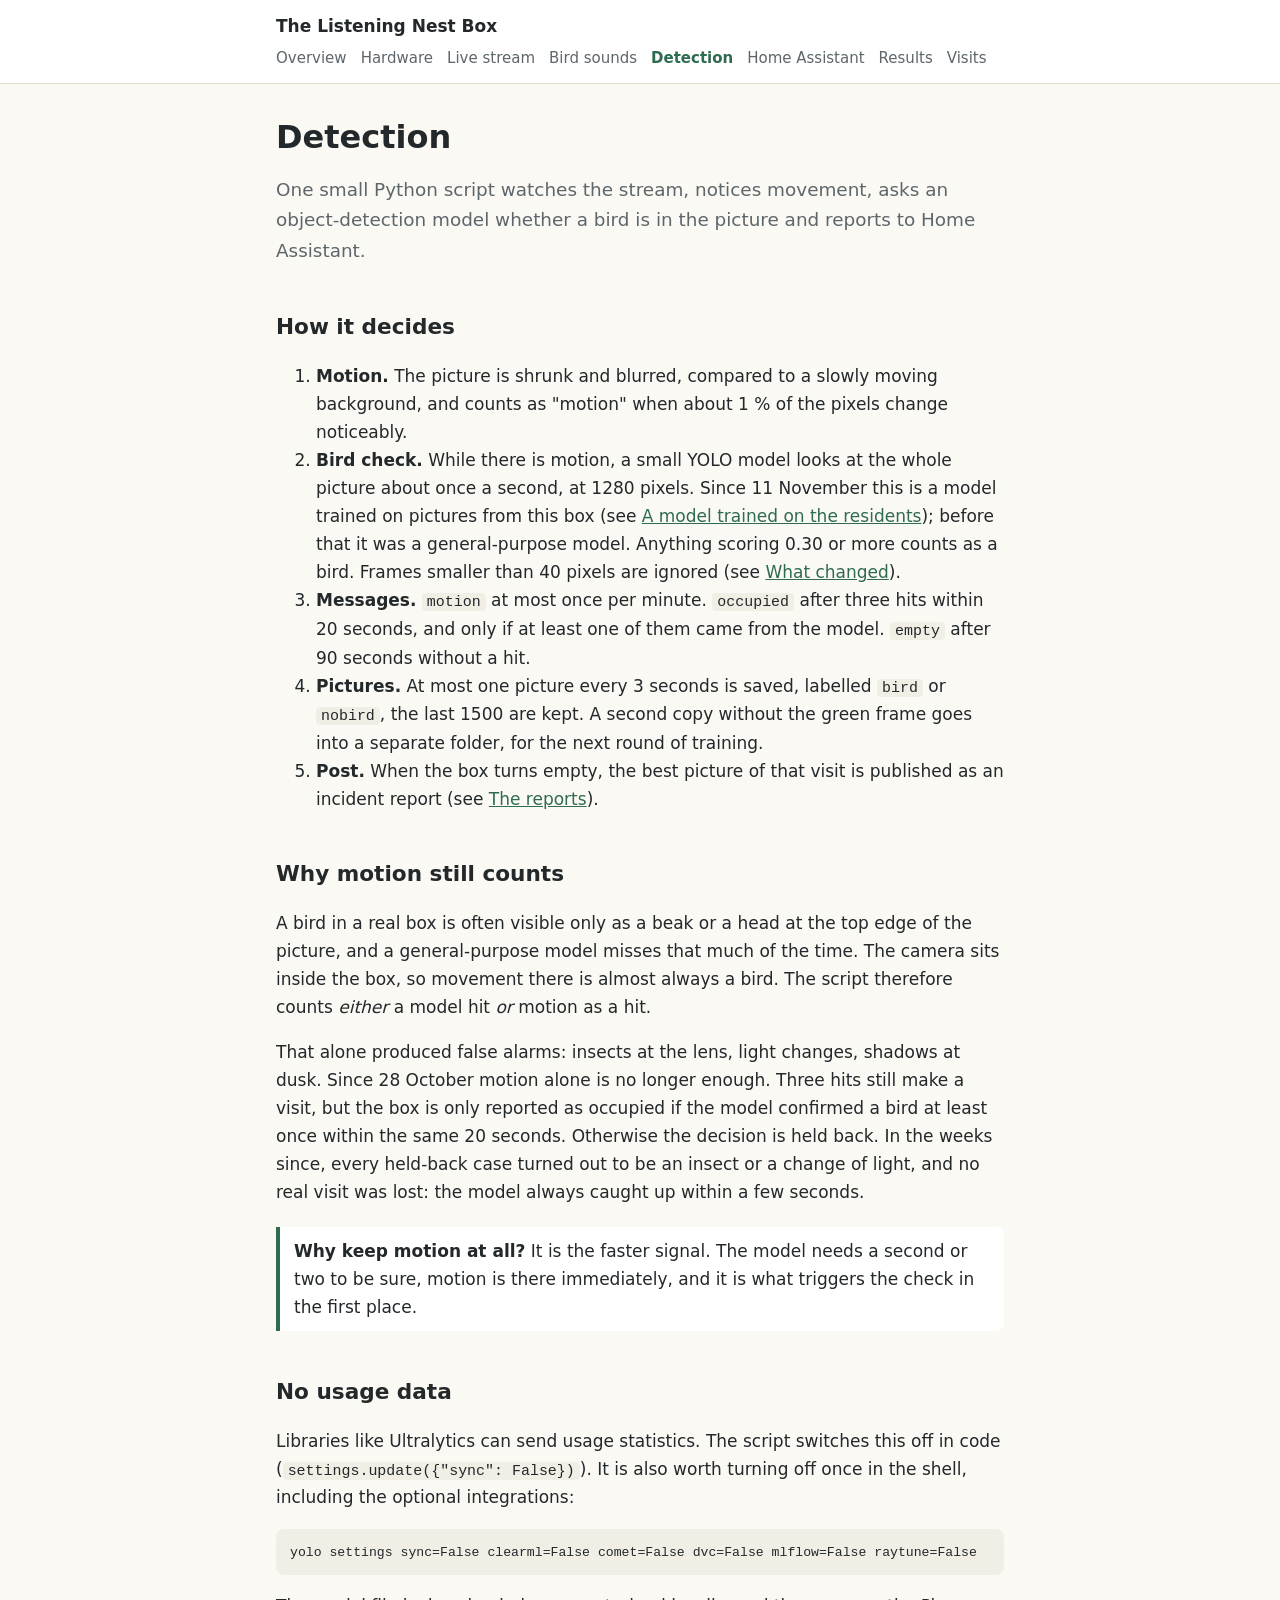
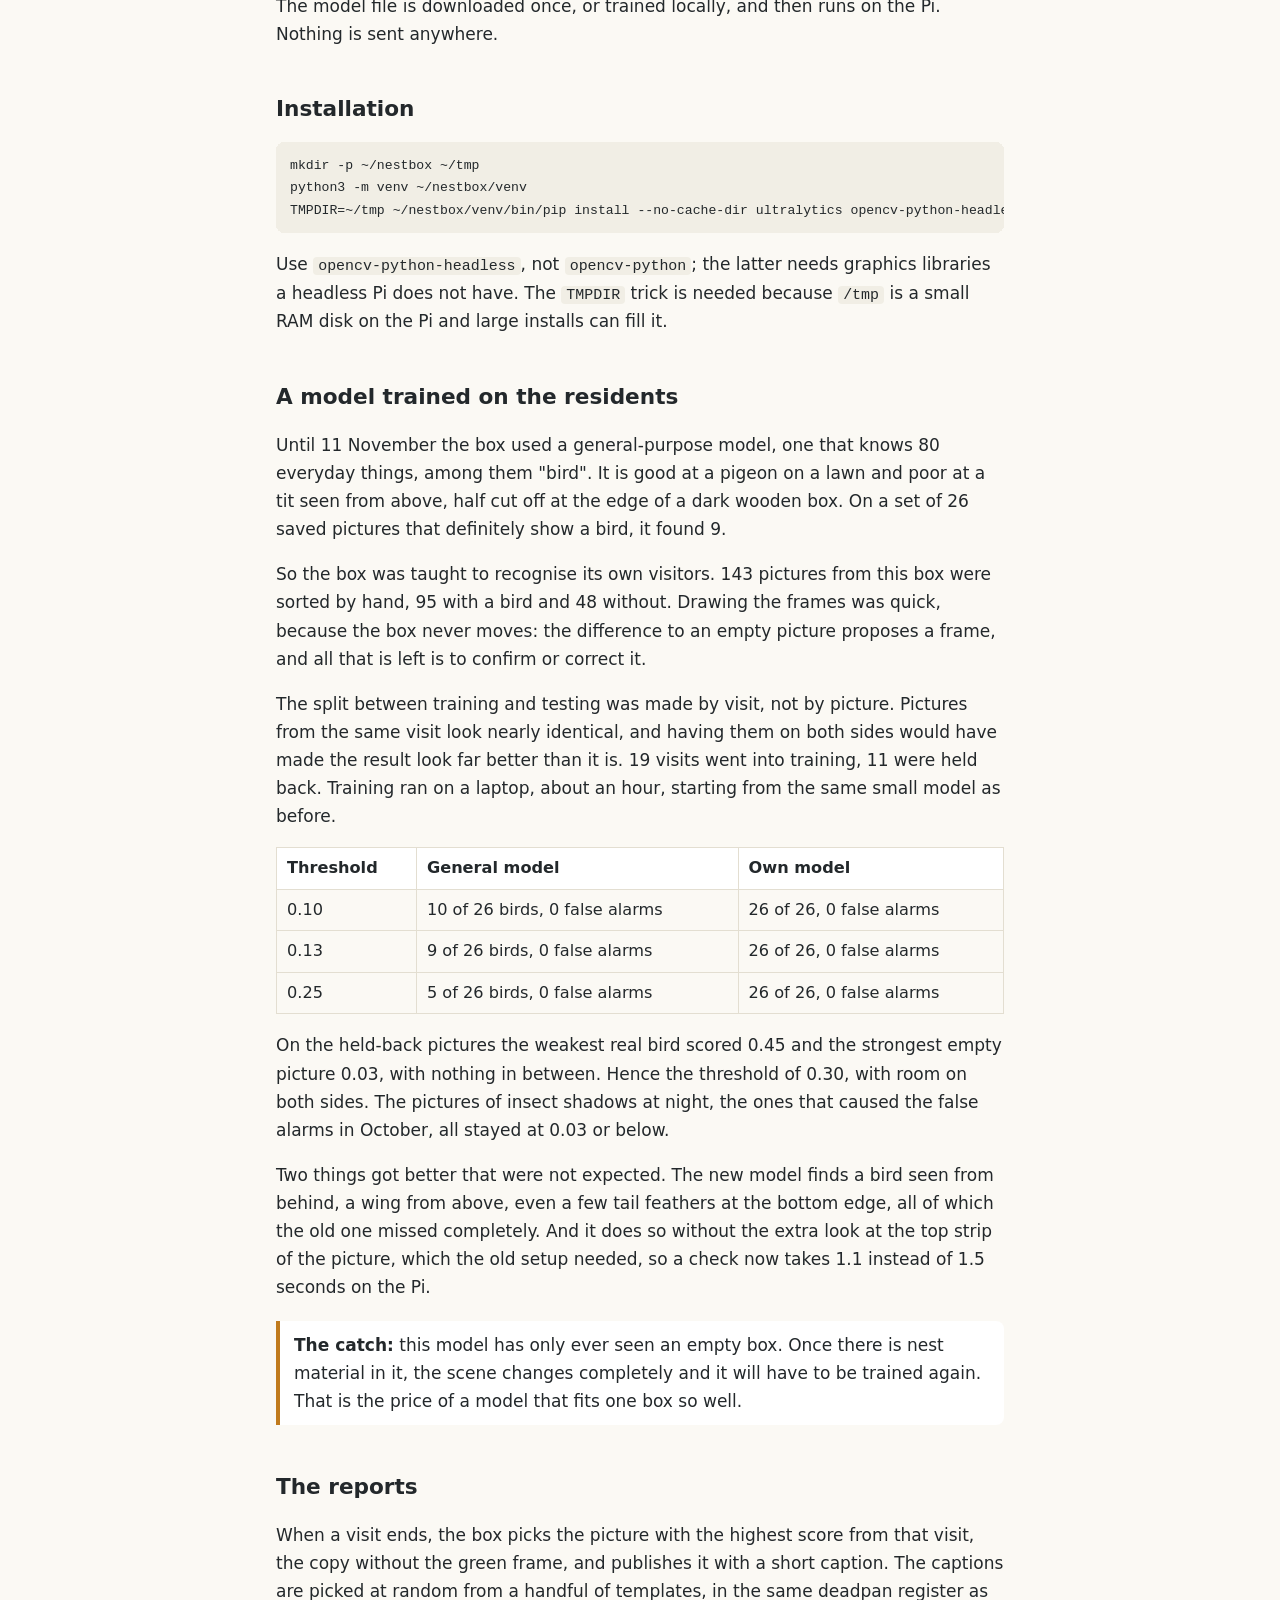
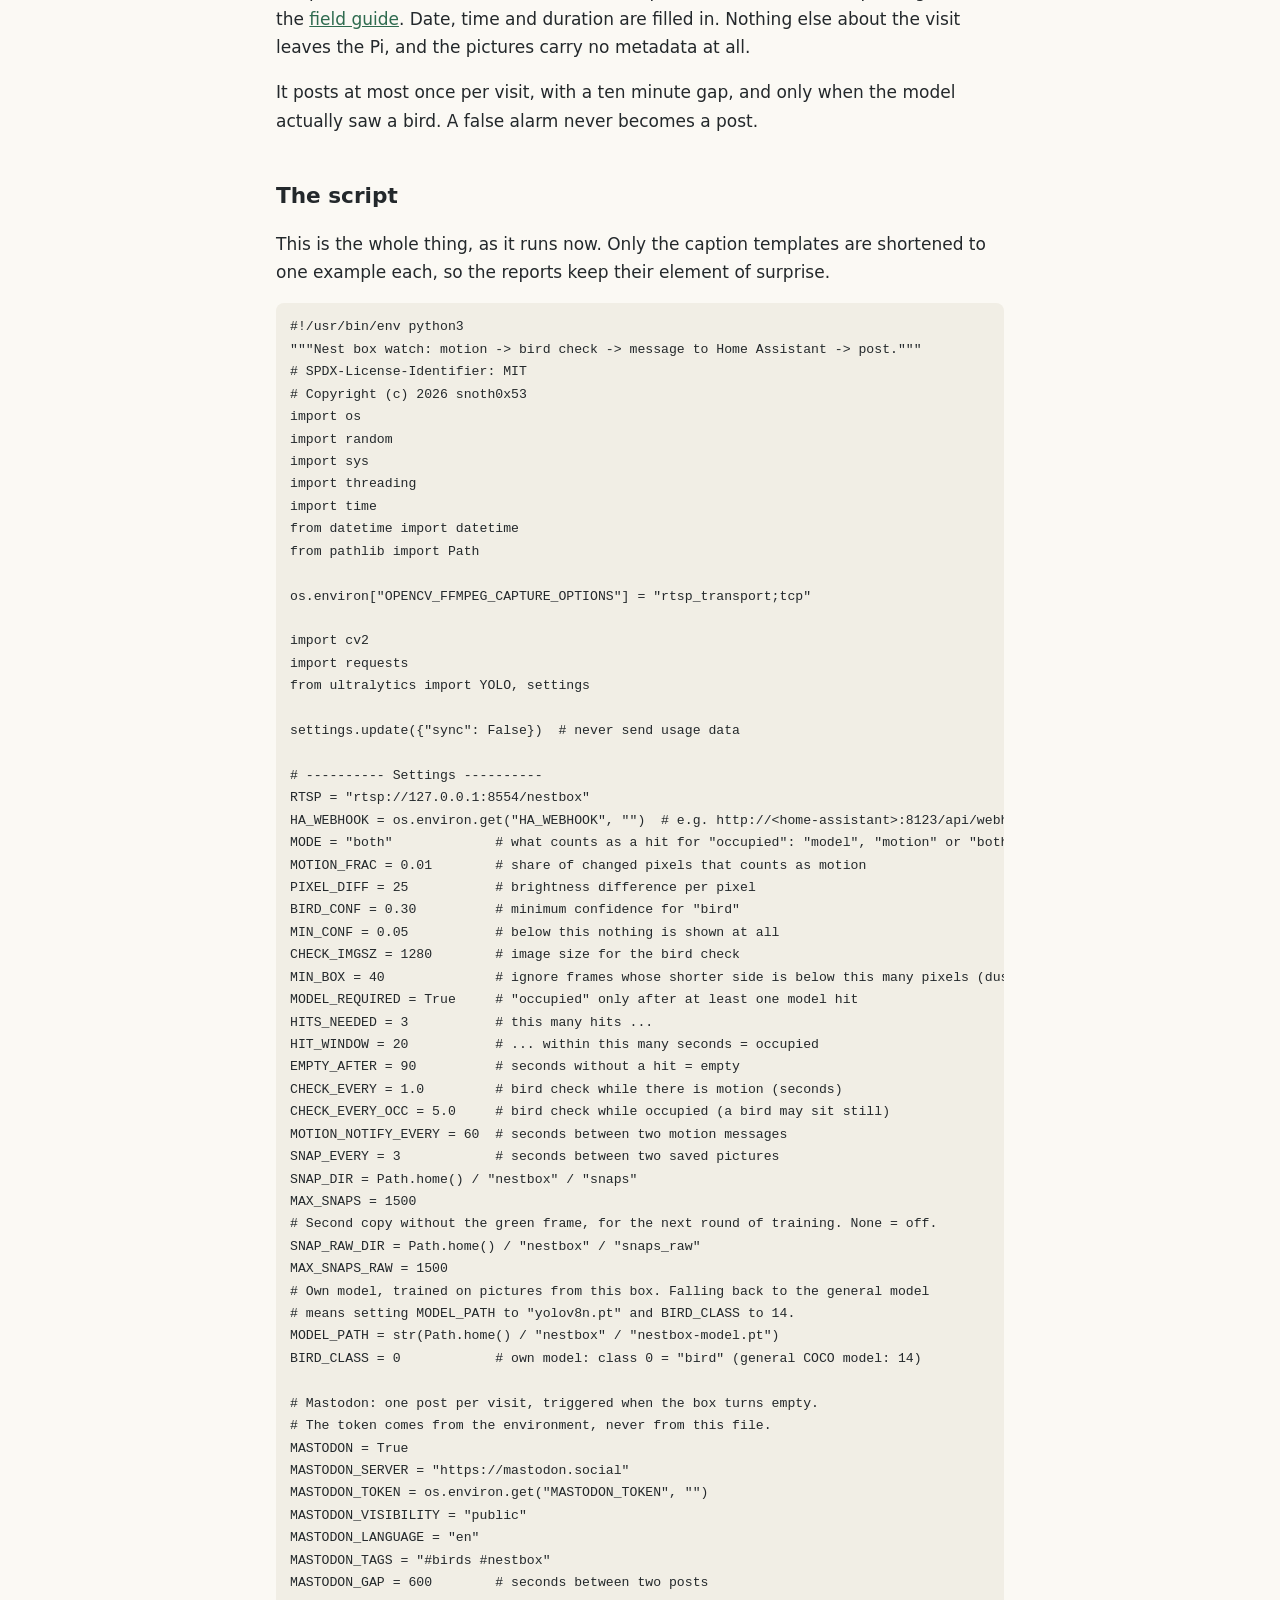
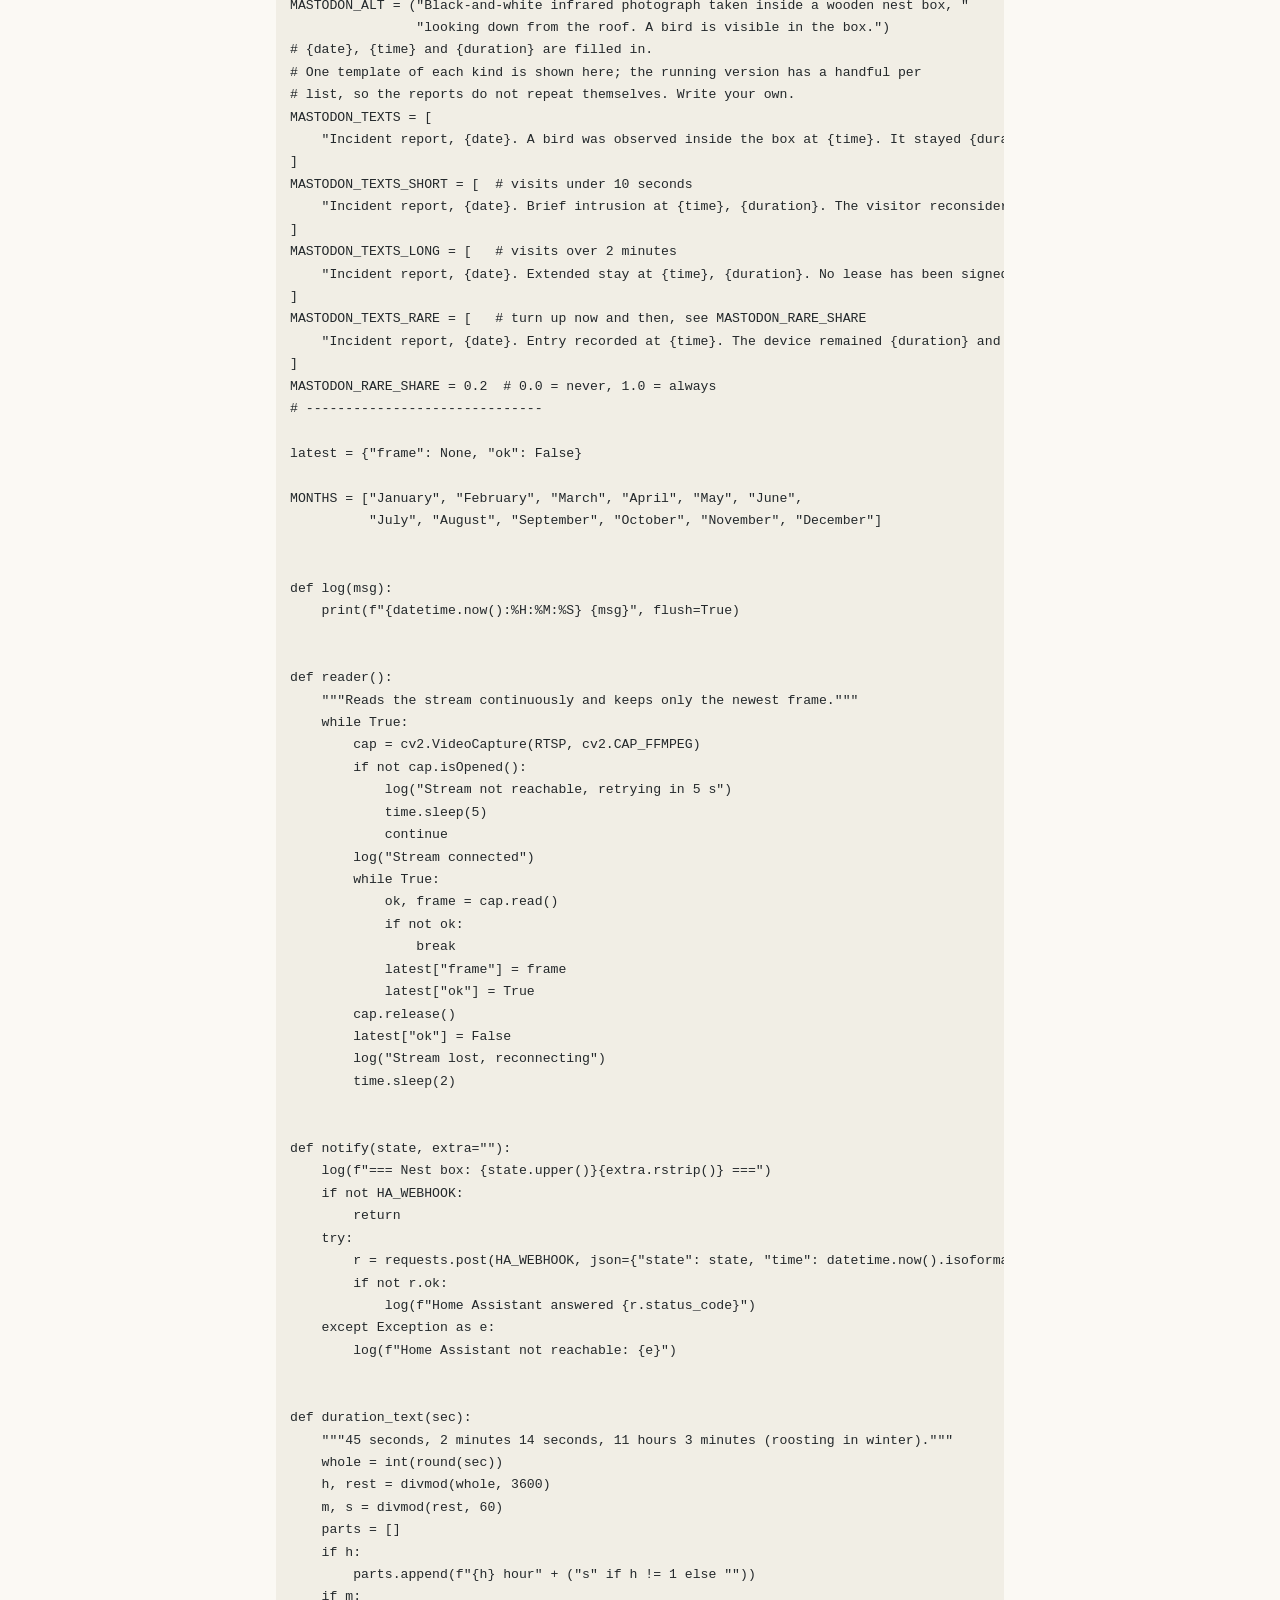
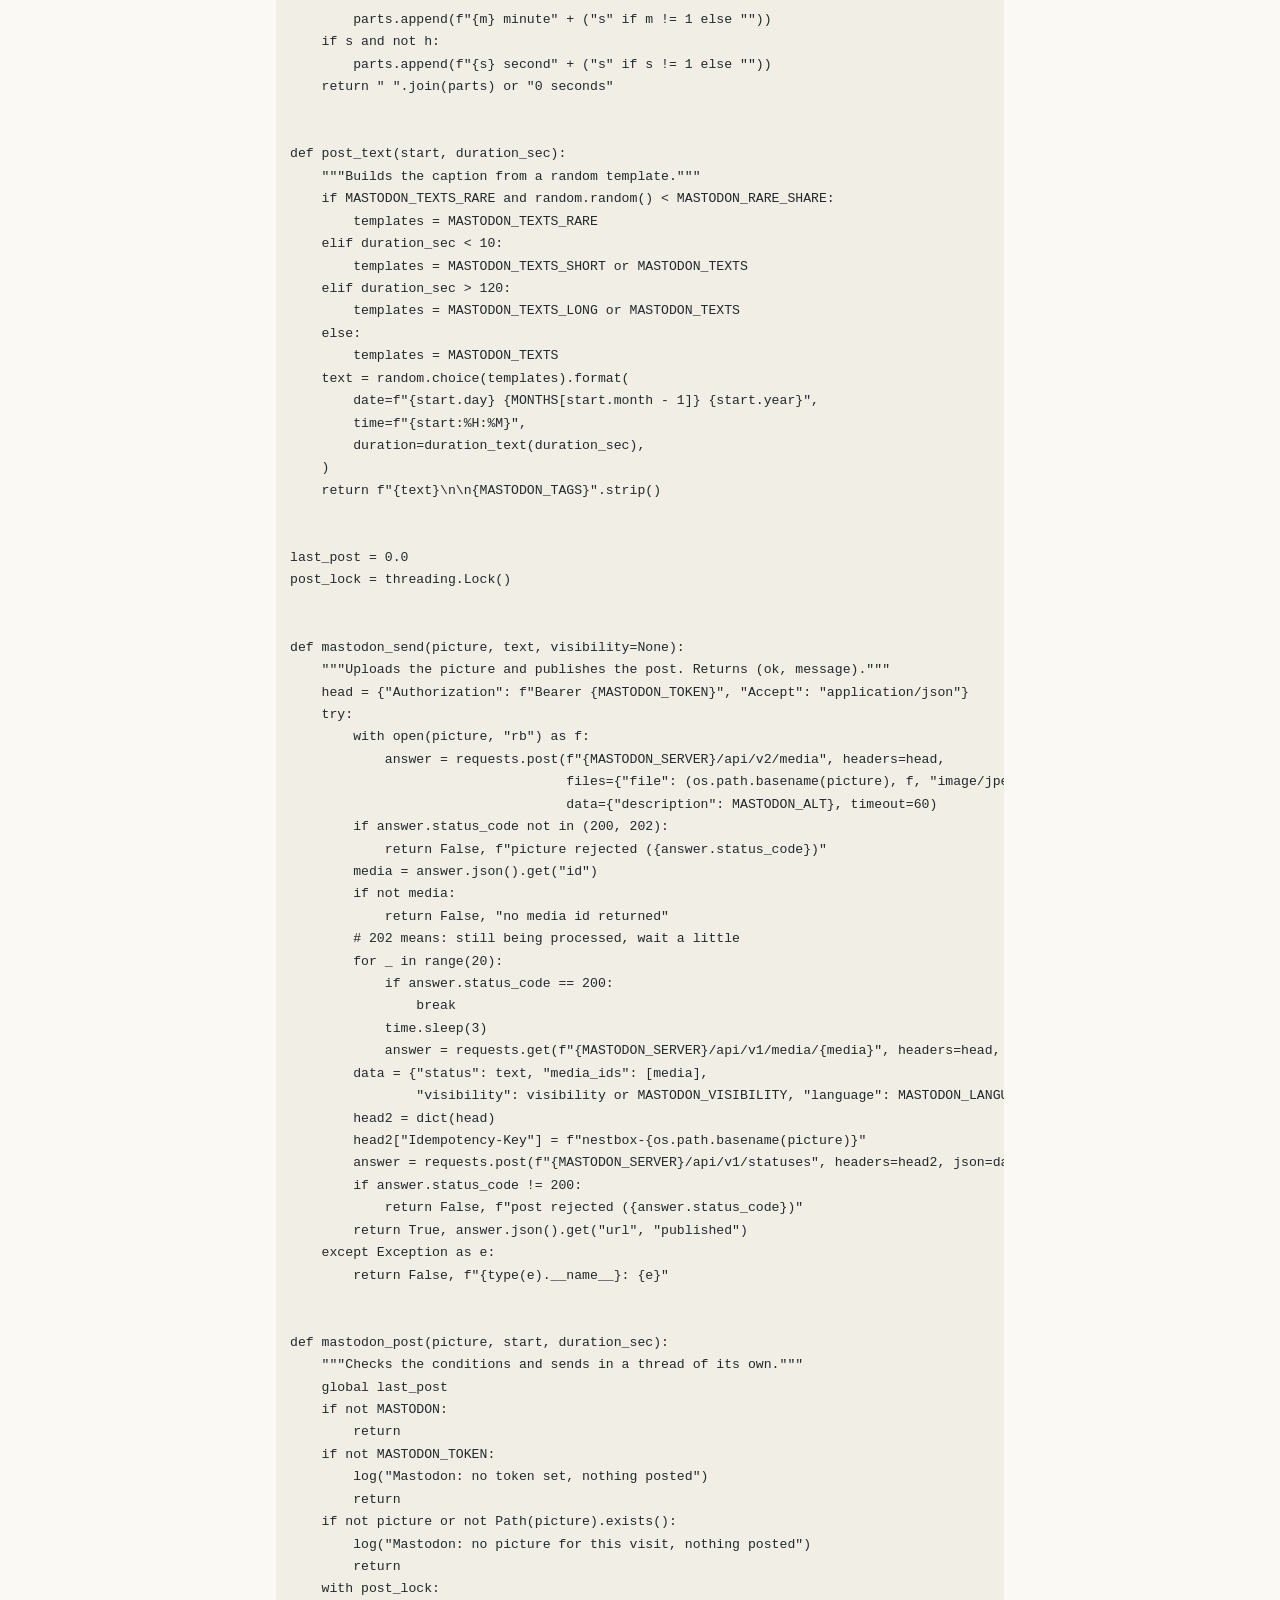
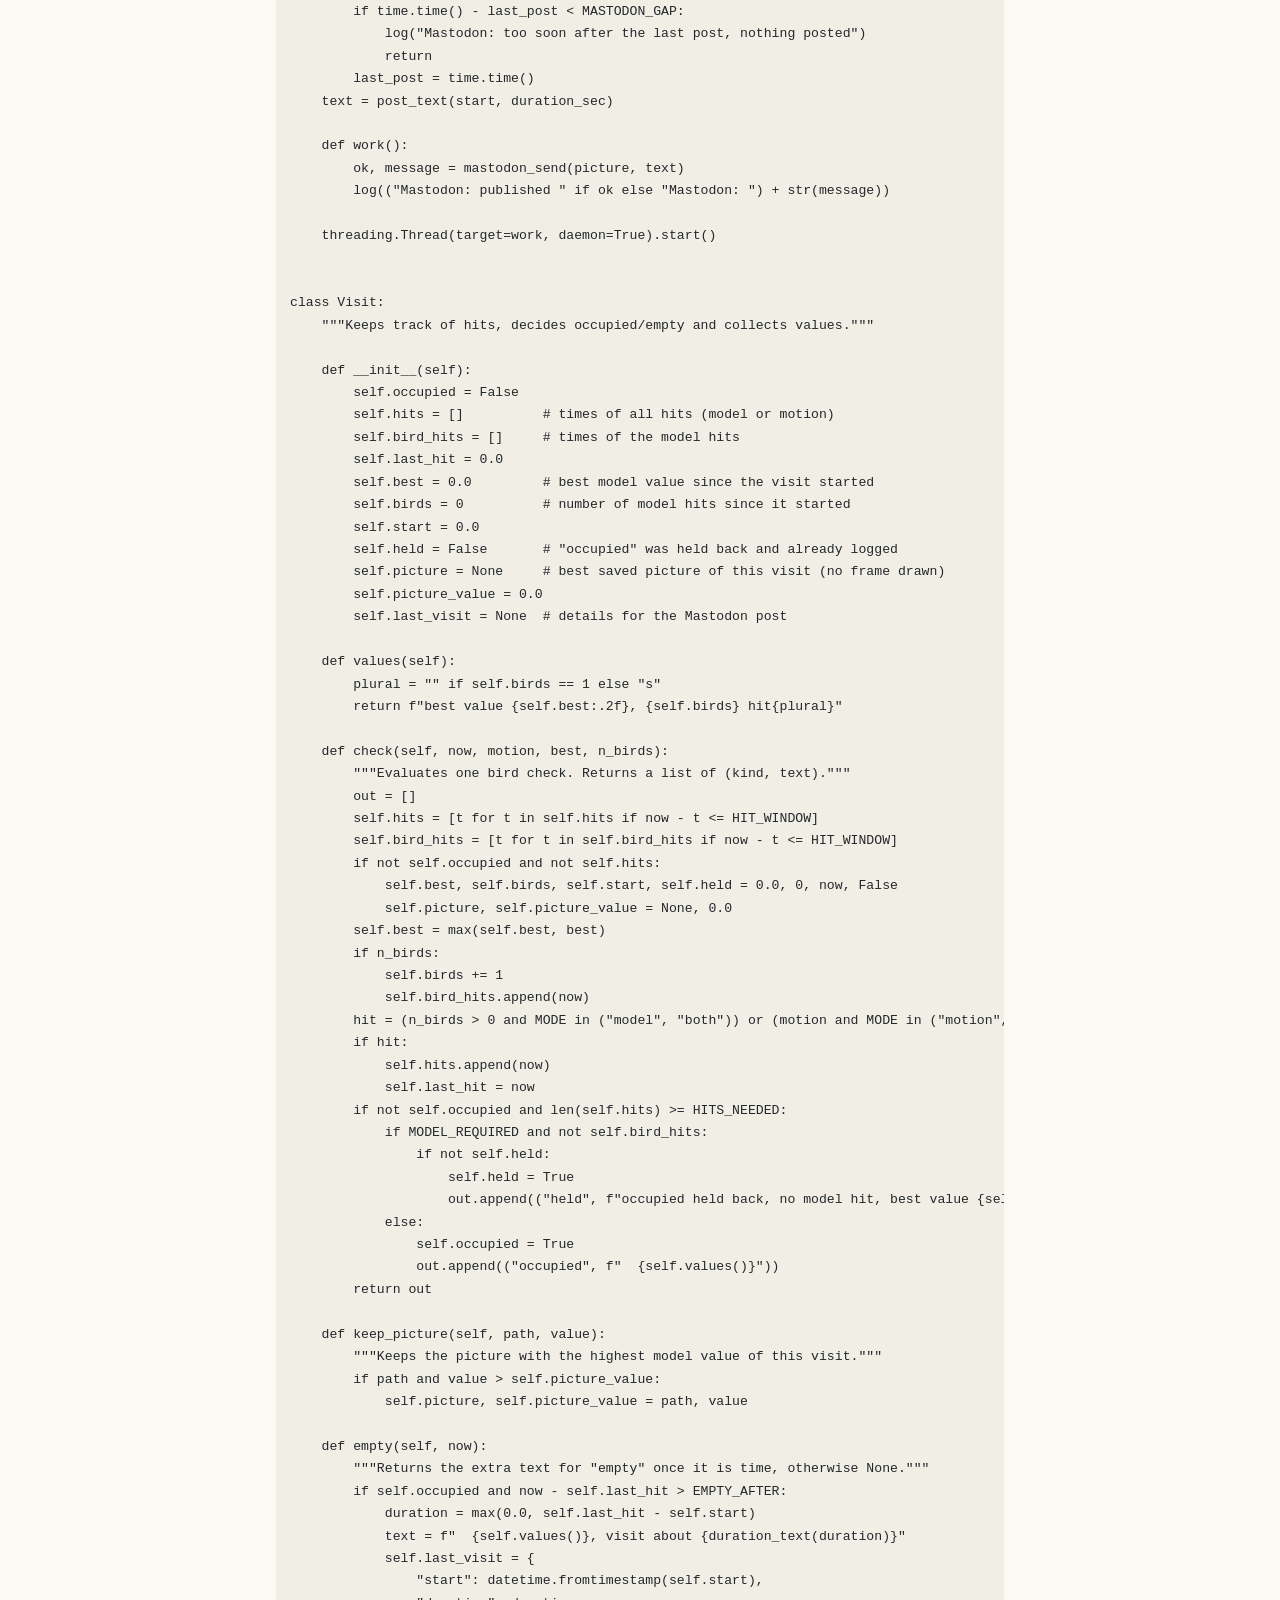
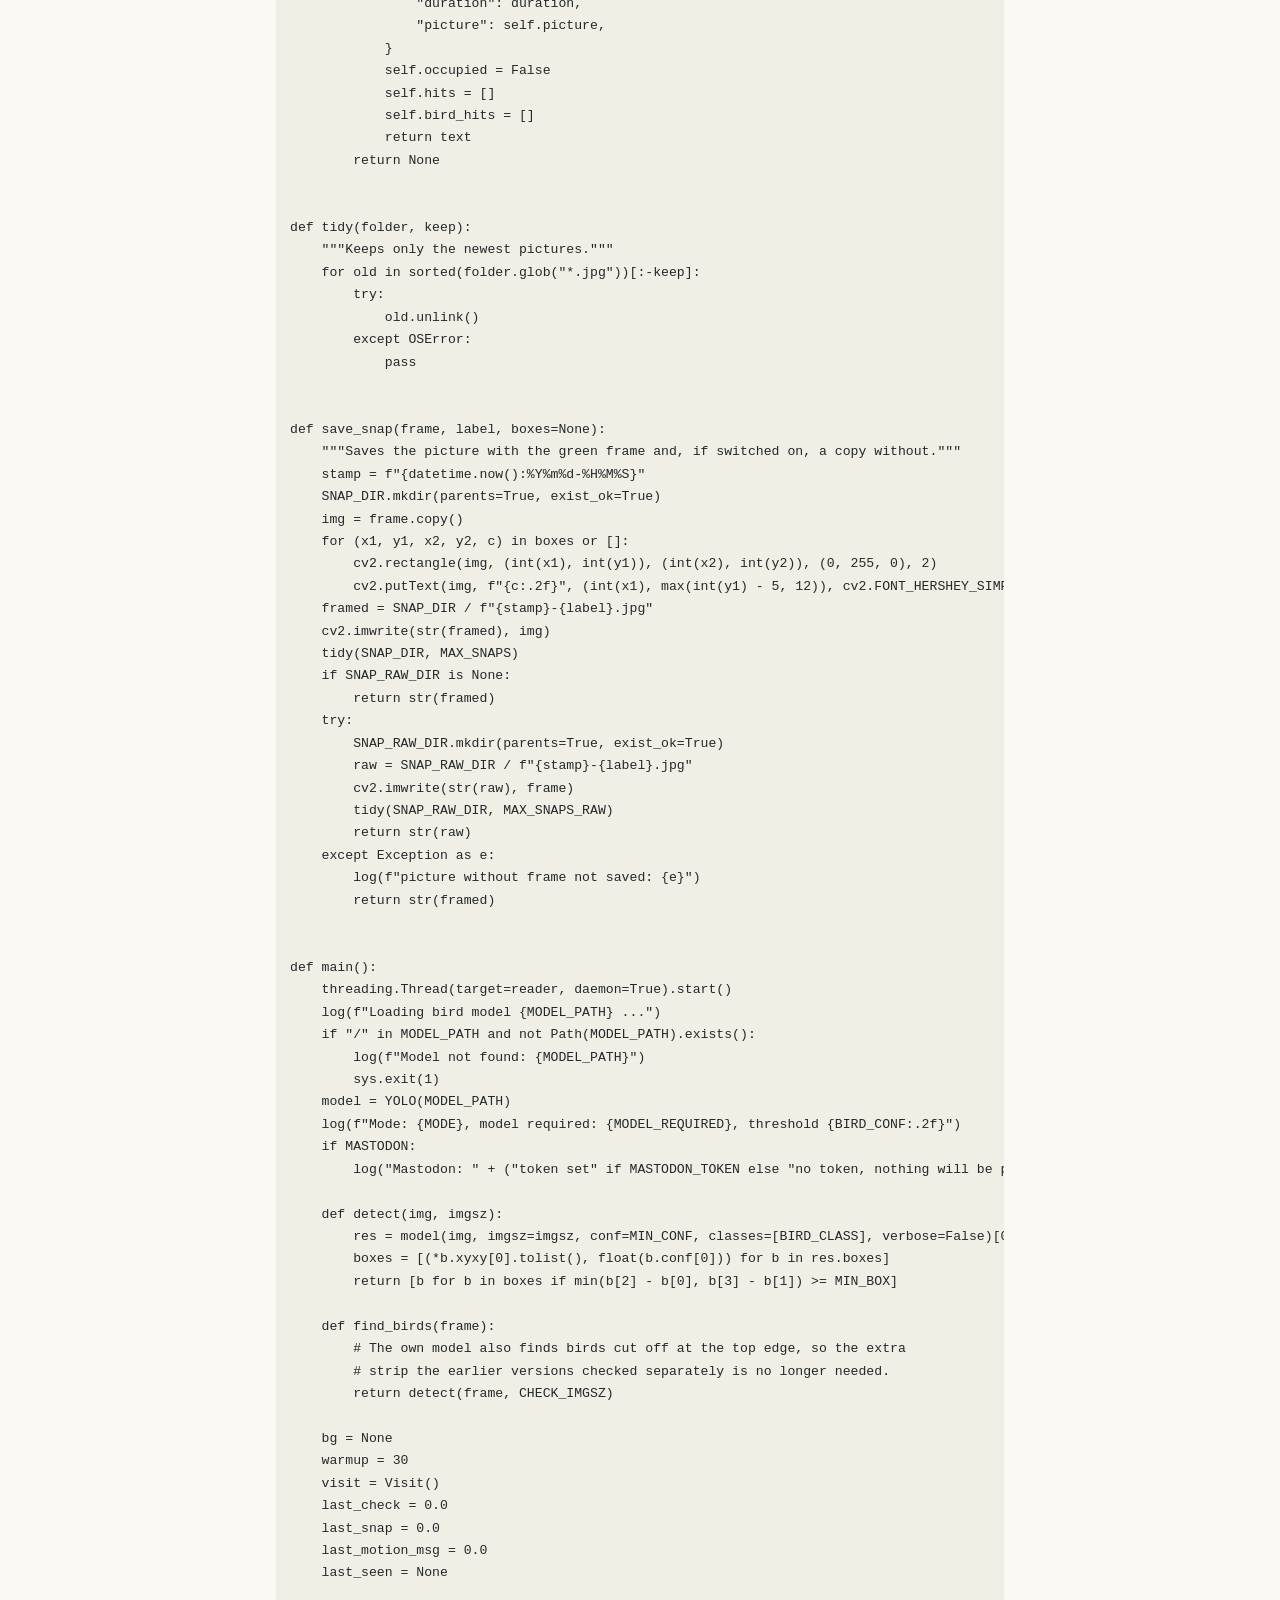
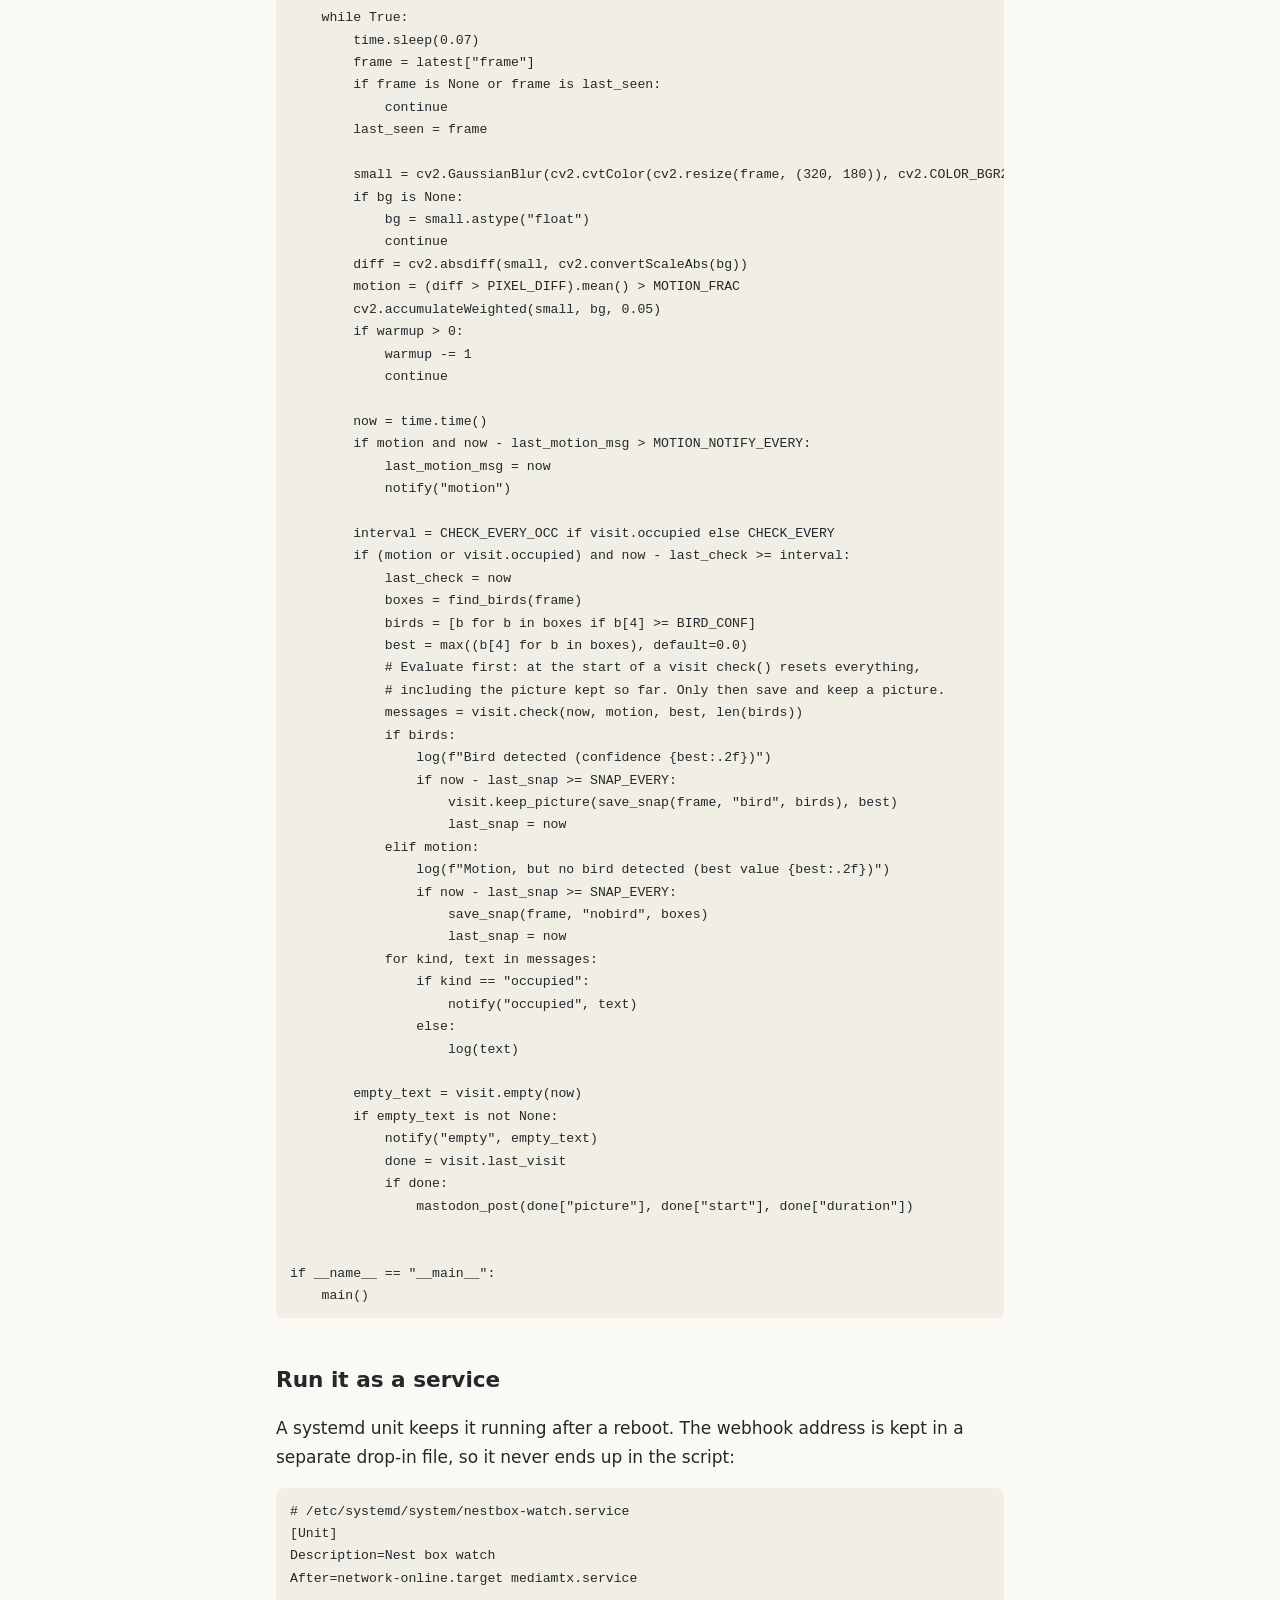
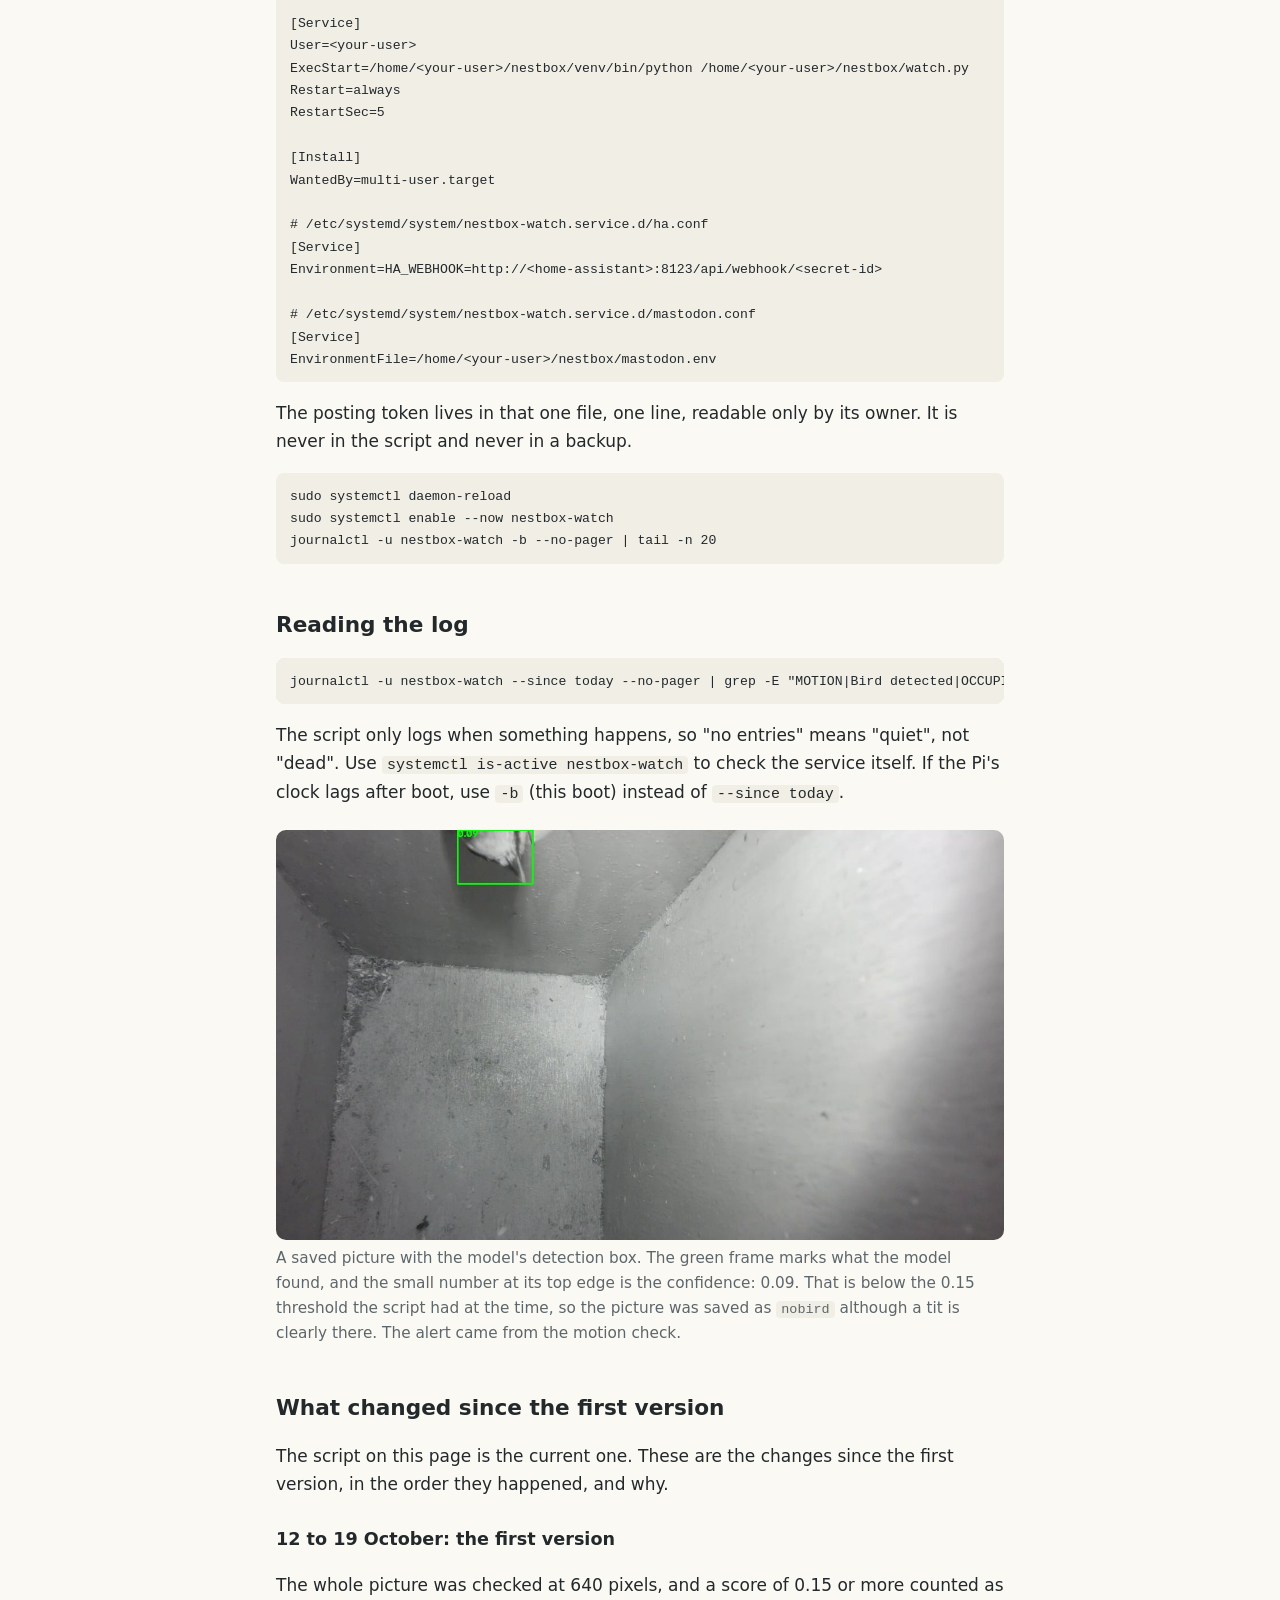
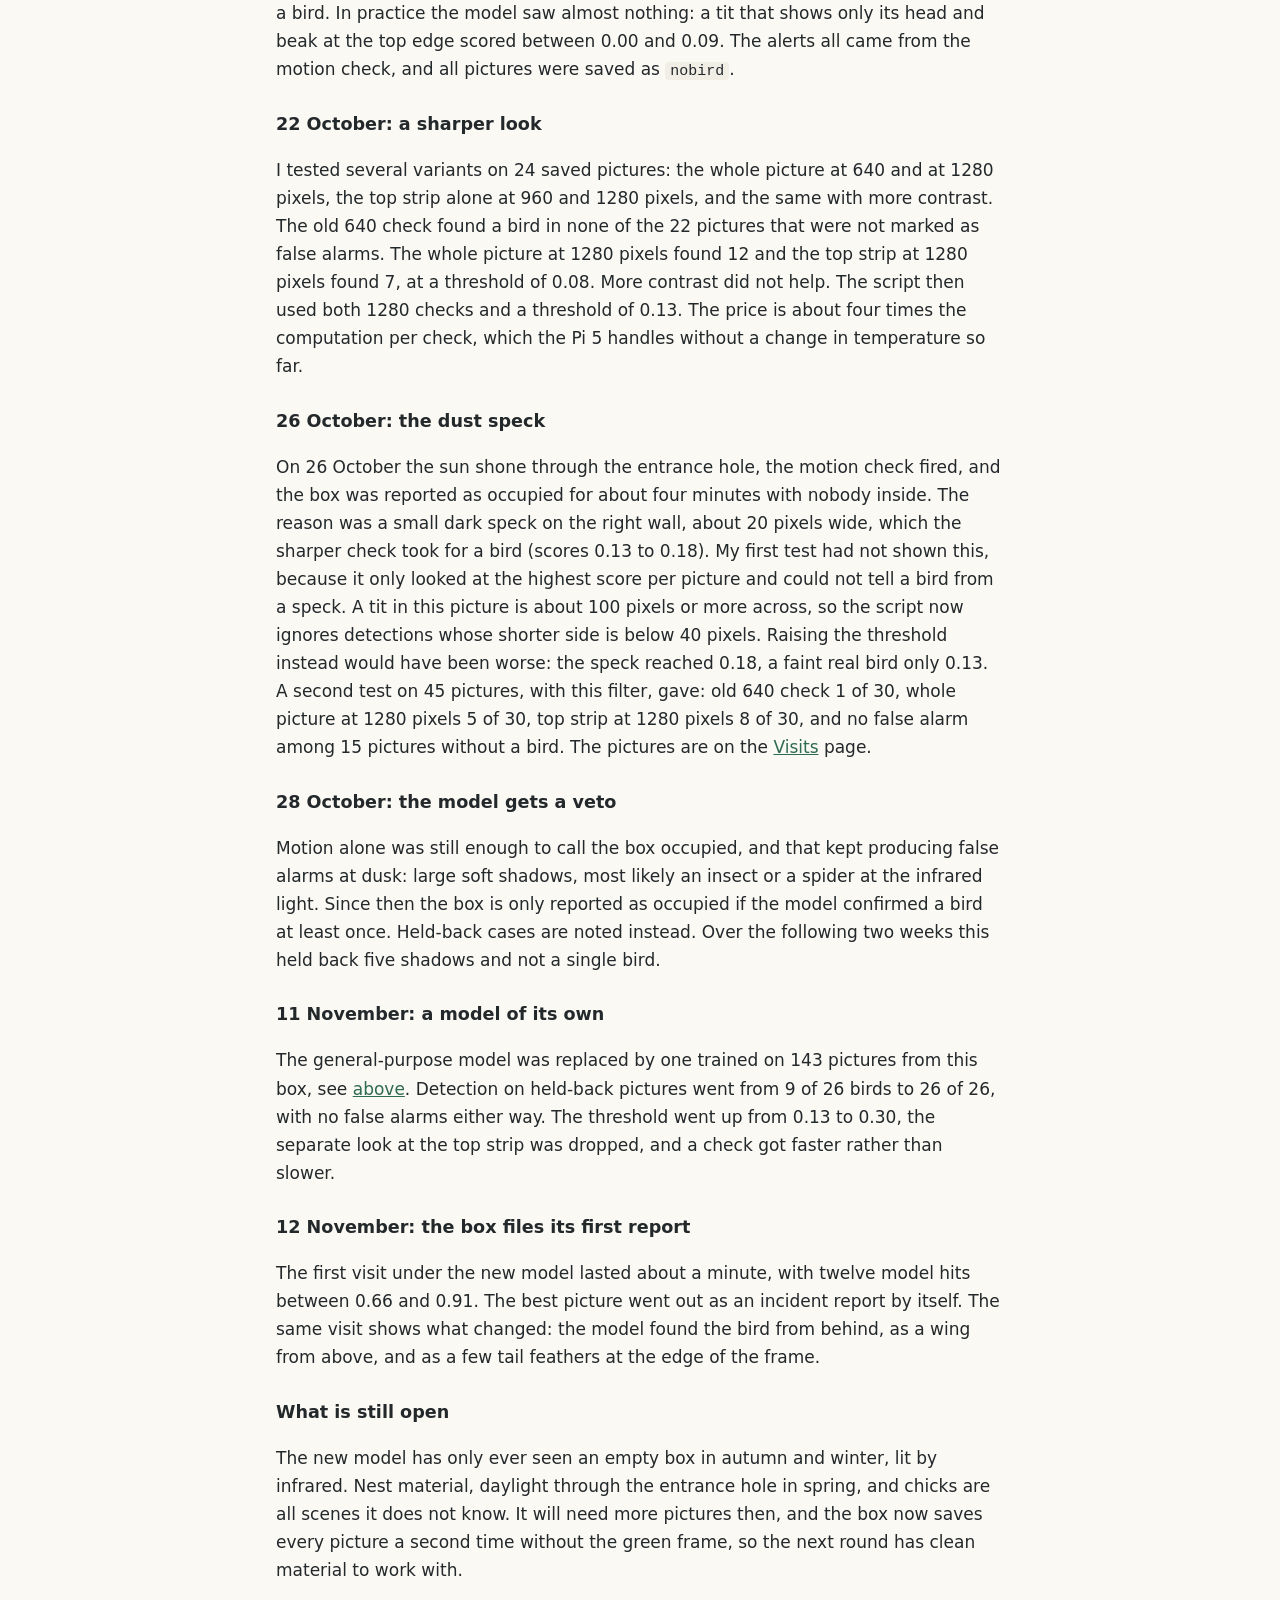
==== commit f9ab84e6: "Fix: keep the best picture of a visit" ====
--- a/detection.html
+++ b/detection.html
@@ -52,7 +52,7 @@
 <p>When a visit ends, the box picks the picture with the highest score from that visit, the copy without the green frame, and publishes it with a short caption. The captions are picked at random from a handful of templates, in the same deadpan register as the <a href="results.html">field guide</a>. Date, time and duration are filled in. Nothing else about the visit leaves the Pi, and the pictures carry no metadata at all.</p>
 <p>It posts at most once per visit, with a ten minute gap, and only when the model actually saw a bird. A false alarm never becomes a post.</p>
 <h2>The script</h2>
-<p>This is the whole thing, as it runs now.</p>
+<p>This is the whole thing, as it runs now. Only the caption templates are shortened to one example each, so the reports keep their element of surprise.</p>
 <pre><code>#!/usr/bin/env python3
 &quot;&quot;&quot;Nest box watch: motion -&gt; bird check -&gt; message to Home Assistant -&gt; post.&quot;&quot;&quot;
 # SPDX-License-Identifier: MIT
@@ -113,29 +113,19 @@
 MASTODON_ALT = (&quot;Black-and-white infrared photograph taken inside a wooden nest box, &quot;
                 &quot;looking down from the roof. A bird is visible in the box.&quot;)
 # {date}, {time} and {duration} are filled in.
+# One template of each kind is shown here; the running version has a handful per
+# list, so the reports do not repeat themselves. Write your own.
 MASTODON_TEXTS = [
     &quot;Incident report, {date}. A bird was observed inside the box at {time}. It stayed {duration} and left without comment.&quot;,
-    &quot;Incident report, {date}. Entry recorded at {time}. The visitor remained {duration} and did not state the purpose of the visit.&quot;,
-    &quot;Incident report, {date}. At {time} an unidentified bird entered the premises. Duration of stay: {duration}. No damage reported.&quot;,
-    &quot;Incident report, {date}. Unannounced inspection at {time}, {duration}. The inspector left no report.&quot;,
-    &quot;Incident report, {date}. A bird occupied the box at {time} for {duration}. It declined to register.&quot;,
-    &quot;Incident report, {date}. Movement at {time}, confirmed as a bird. Time on site: {duration}. The matter is closed.&quot;,
 ]
 MASTODON_TEXTS_SHORT = [  # visits under 10 seconds
     &quot;Incident report, {date}. Brief intrusion at {time}, {duration}. The visitor reconsidered.&quot;,
-    &quot;Incident report, {date}. At {time} a bird looked in for {duration} and thought better of it.&quot;,
 ]
 MASTODON_TEXTS_LONG = [   # visits over 2 minutes
     &quot;Incident report, {date}. Extended stay at {time}, {duration}. No lease has been signed.&quot;,
-    &quot;Incident report, {date}. The box was occupied from {time} for {duration}. The occupant made itself at home.&quot;,
 ]
 MASTODON_TEXTS_RARE = [   # turn up now and then, see MASTODON_RARE_SHARE
     &quot;Incident report, {date}. Entry recorded at {time}. The device remained {duration} and did not identify its operator.&quot;,
-    &quot;Incident report, {date}. At {time} the subject entered and was photographed for {duration}. No serial number was visible.&quot;,
-    &quot;Incident report, {date}. The visitor remained {duration} from {time}. It was observed observing the premises.&quot;,
-    &quot;Incident report, {date}. At {time} the unit powered down inside the box for {duration} and then departed.&quot;,
-    &quot;Incident report, {date}. Activity recorded from {time}, duration {duration}. Whether the subject is a bird remains unverified.&quot;,
-    &quot;Incident report, {date}. At {time} the subject inspected the camera for {duration}. The camera inspected the subject. Neither filed a report.&quot;,
 ]
 MASTODON_RARE_SHARE = 0.2  # 0.0 = never, 1.0 = always
 # ------------------------------
@@ -361,10 +351,11 @@
     for (x1, y1, x2, y2, c) in boxes or []:
         cv2.rectangle(img, (int(x1), int(y1)), (int(x2), int(y2)), (0, 255, 0), 2)
         cv2.putText(img, f&quot;{c:.2f}&quot;, (int(x1), max(int(y1) - 5, 12)), cv2.FONT_HERSHEY_SIMPLEX, 0.6, (0, 255, 0), 2)
-    cv2.imwrite(str(SNAP_DIR / f&quot;{stamp}-{label}.jpg&quot;), img)
+    framed = SNAP_DIR / f&quot;{stamp}-{label}.jpg&quot;
+    cv2.imwrite(str(framed), img)
     tidy(SNAP_DIR, MAX_SNAPS)
     if SNAP_RAW_DIR is None:
-        return None
+        return str(framed)
     try:
         SNAP_RAW_DIR.mkdir(parents=True, exist_ok=True)
         raw = SNAP_RAW_DIR / f&quot;{stamp}-{label}.jpg&quot;
@@ -373,7 +364,7 @@
         return str(raw)
     except Exception as e:
         log(f&quot;picture without frame not saved: {e}&quot;)
-        return None
+        return str(framed)
 
 
 def main():
@@ -434,6 +425,9 @@
             boxes = find_birds(frame)
             birds = [b for b in boxes if b[4] &gt;= BIRD_CONF]
             best = max((b[4] for b in boxes), default=0.0)
+            # Evaluate first: at the start of a visit check() resets everything,
+            # including the picture kept so far. Only then save and keep a picture.
+            messages = visit.check(now, motion, best, len(birds))
             if birds:
                 log(f&quot;Bird detected (confidence {best:.2f})&quot;)
                 if now - last_snap &gt;= SNAP_EVERY:
@@ -444,7 +438,7 @@
                 if now - last_snap &gt;= SNAP_EVERY:
                     save_snap(frame, &quot;nobird&quot;, boxes)
                     last_snap = now
-            for kind, text in visit.check(now, motion, best, len(birds)):
+            for kind, text in messages:
                 if kind == &quot;occupied&quot;:
                     notify(&quot;occupied&quot;, text)
                 else:
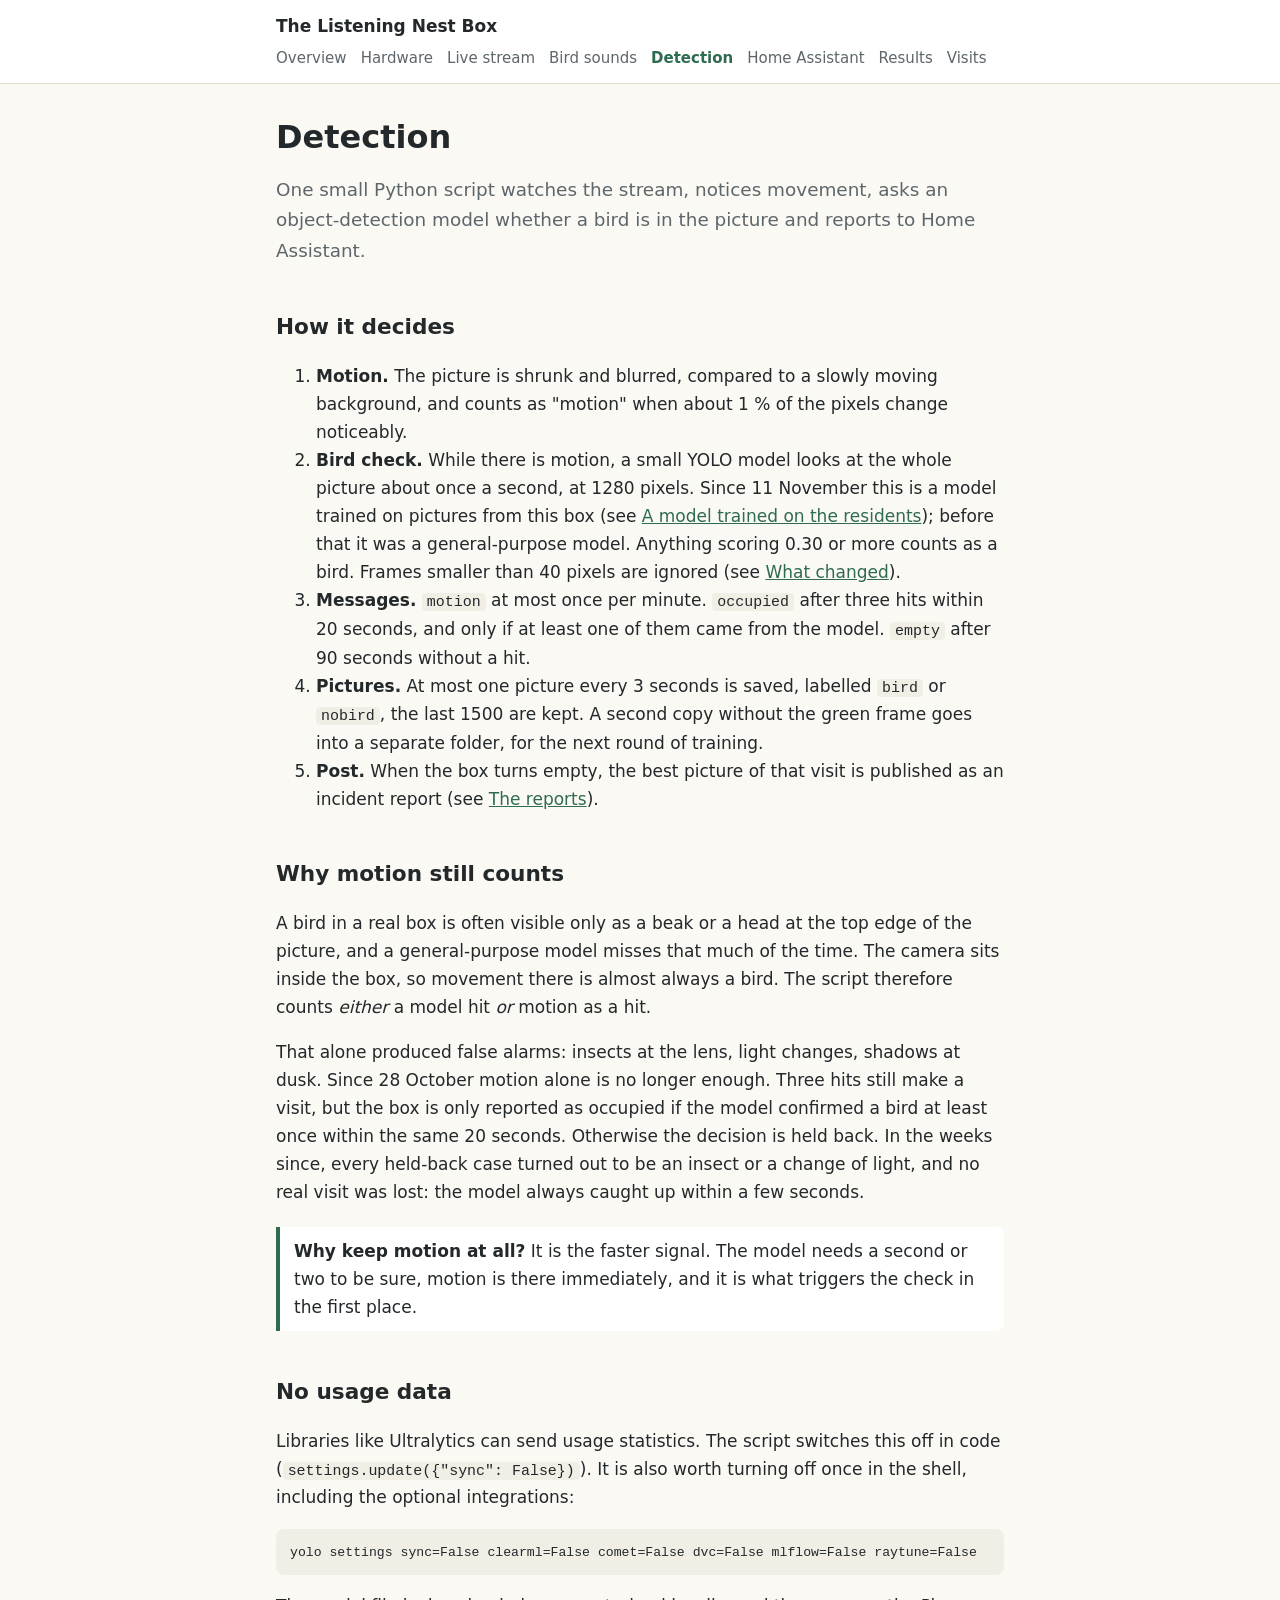
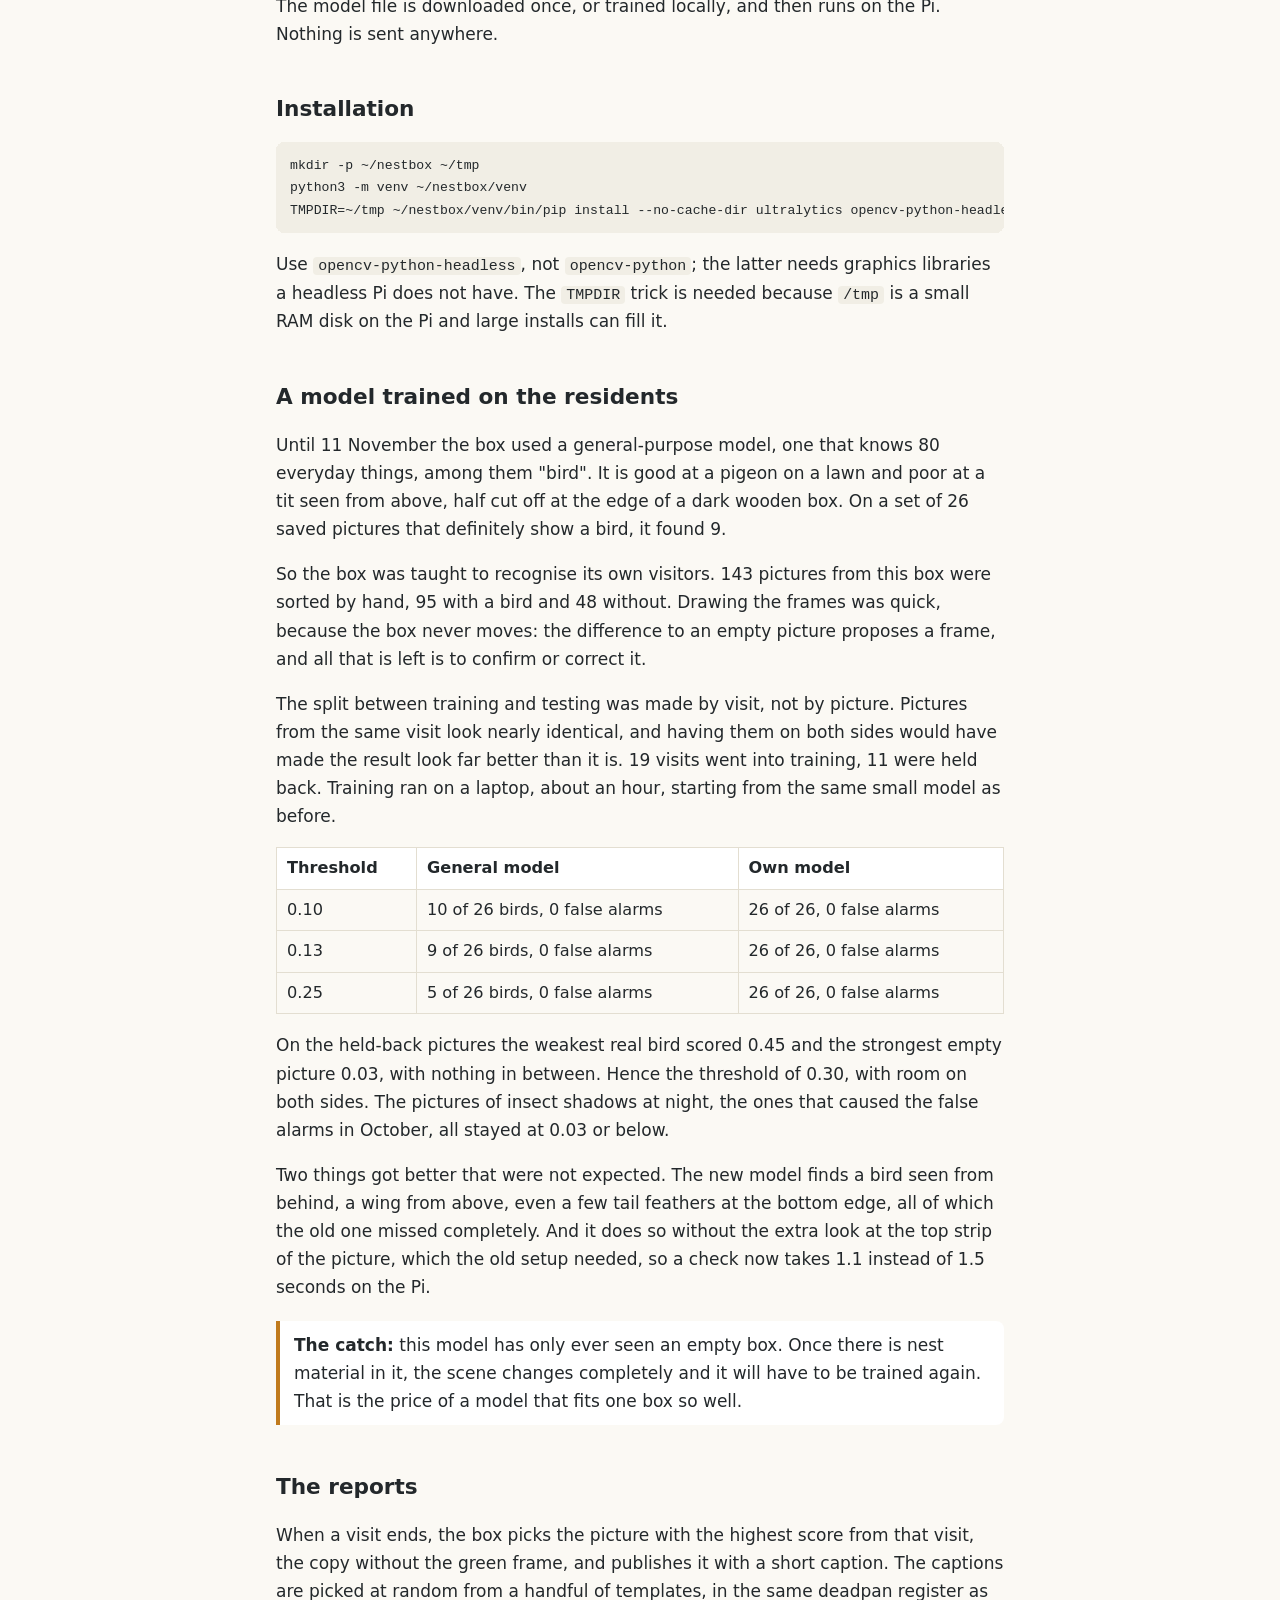
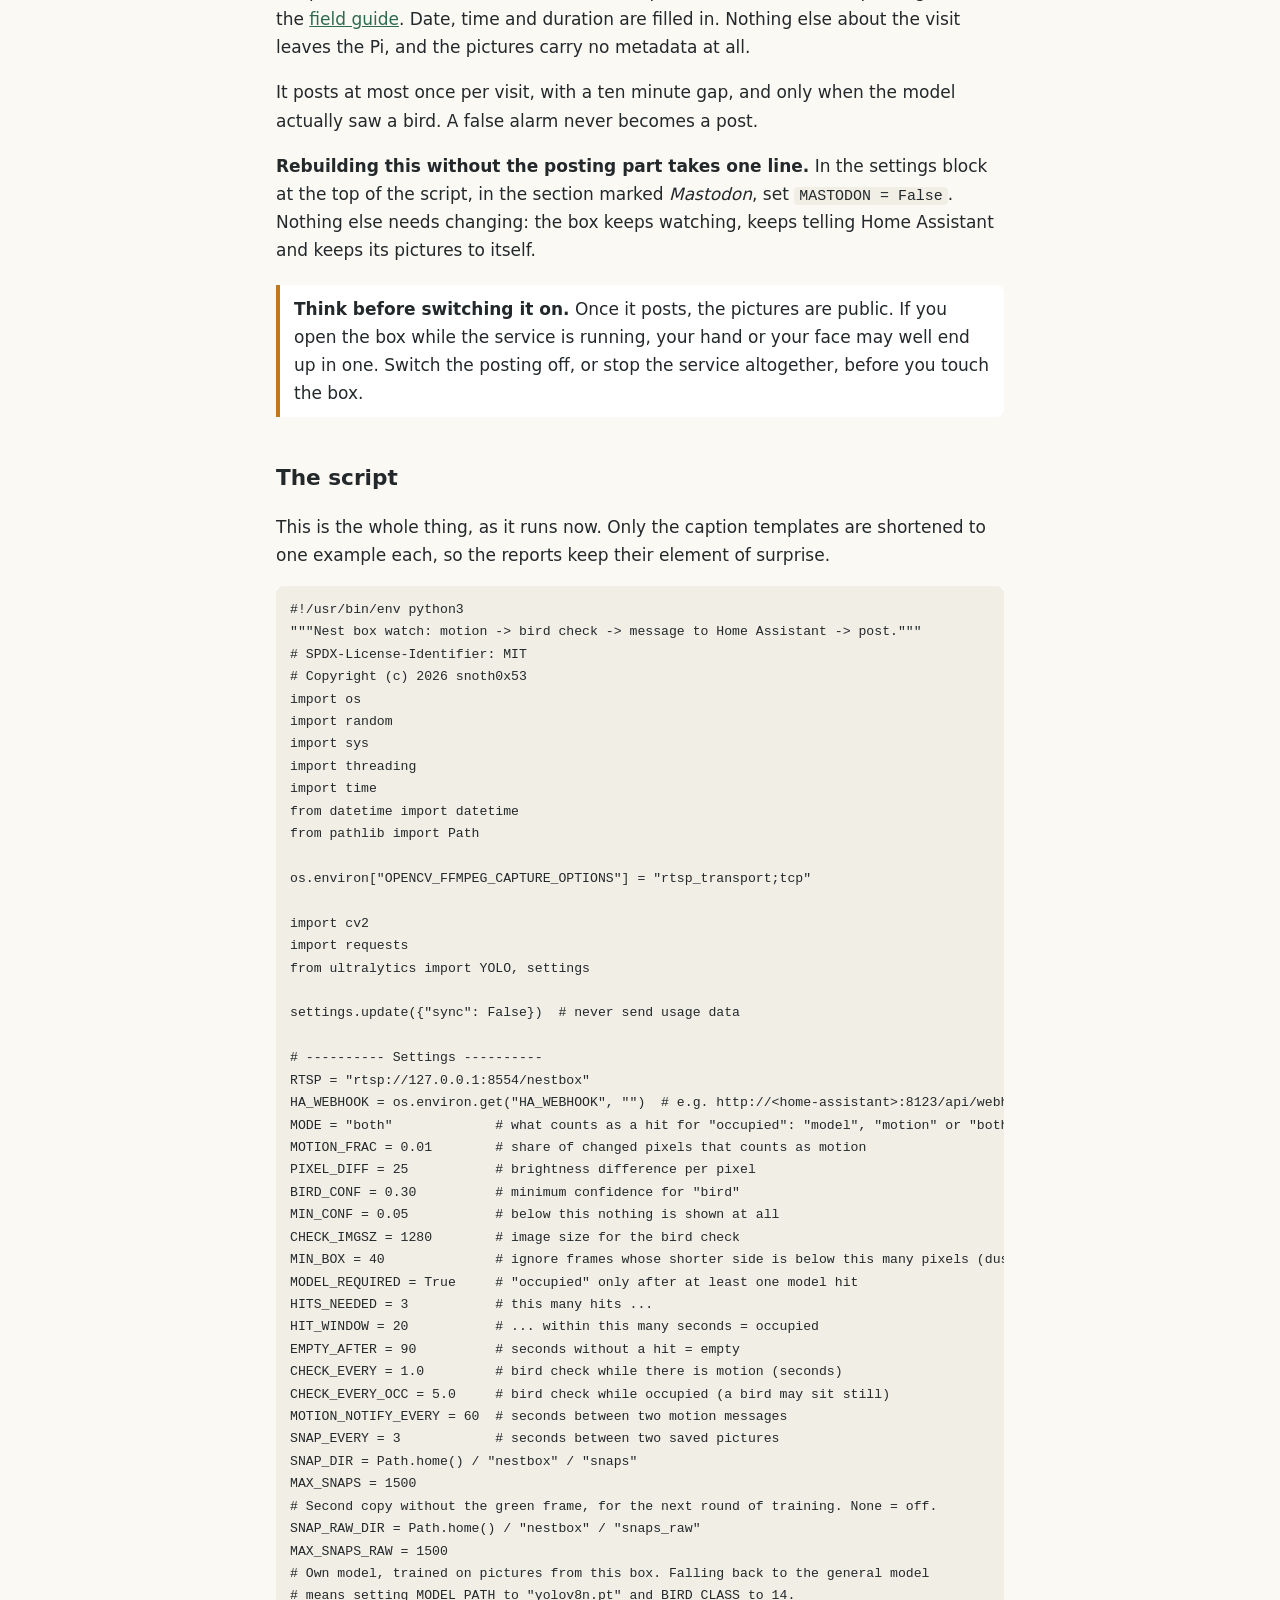
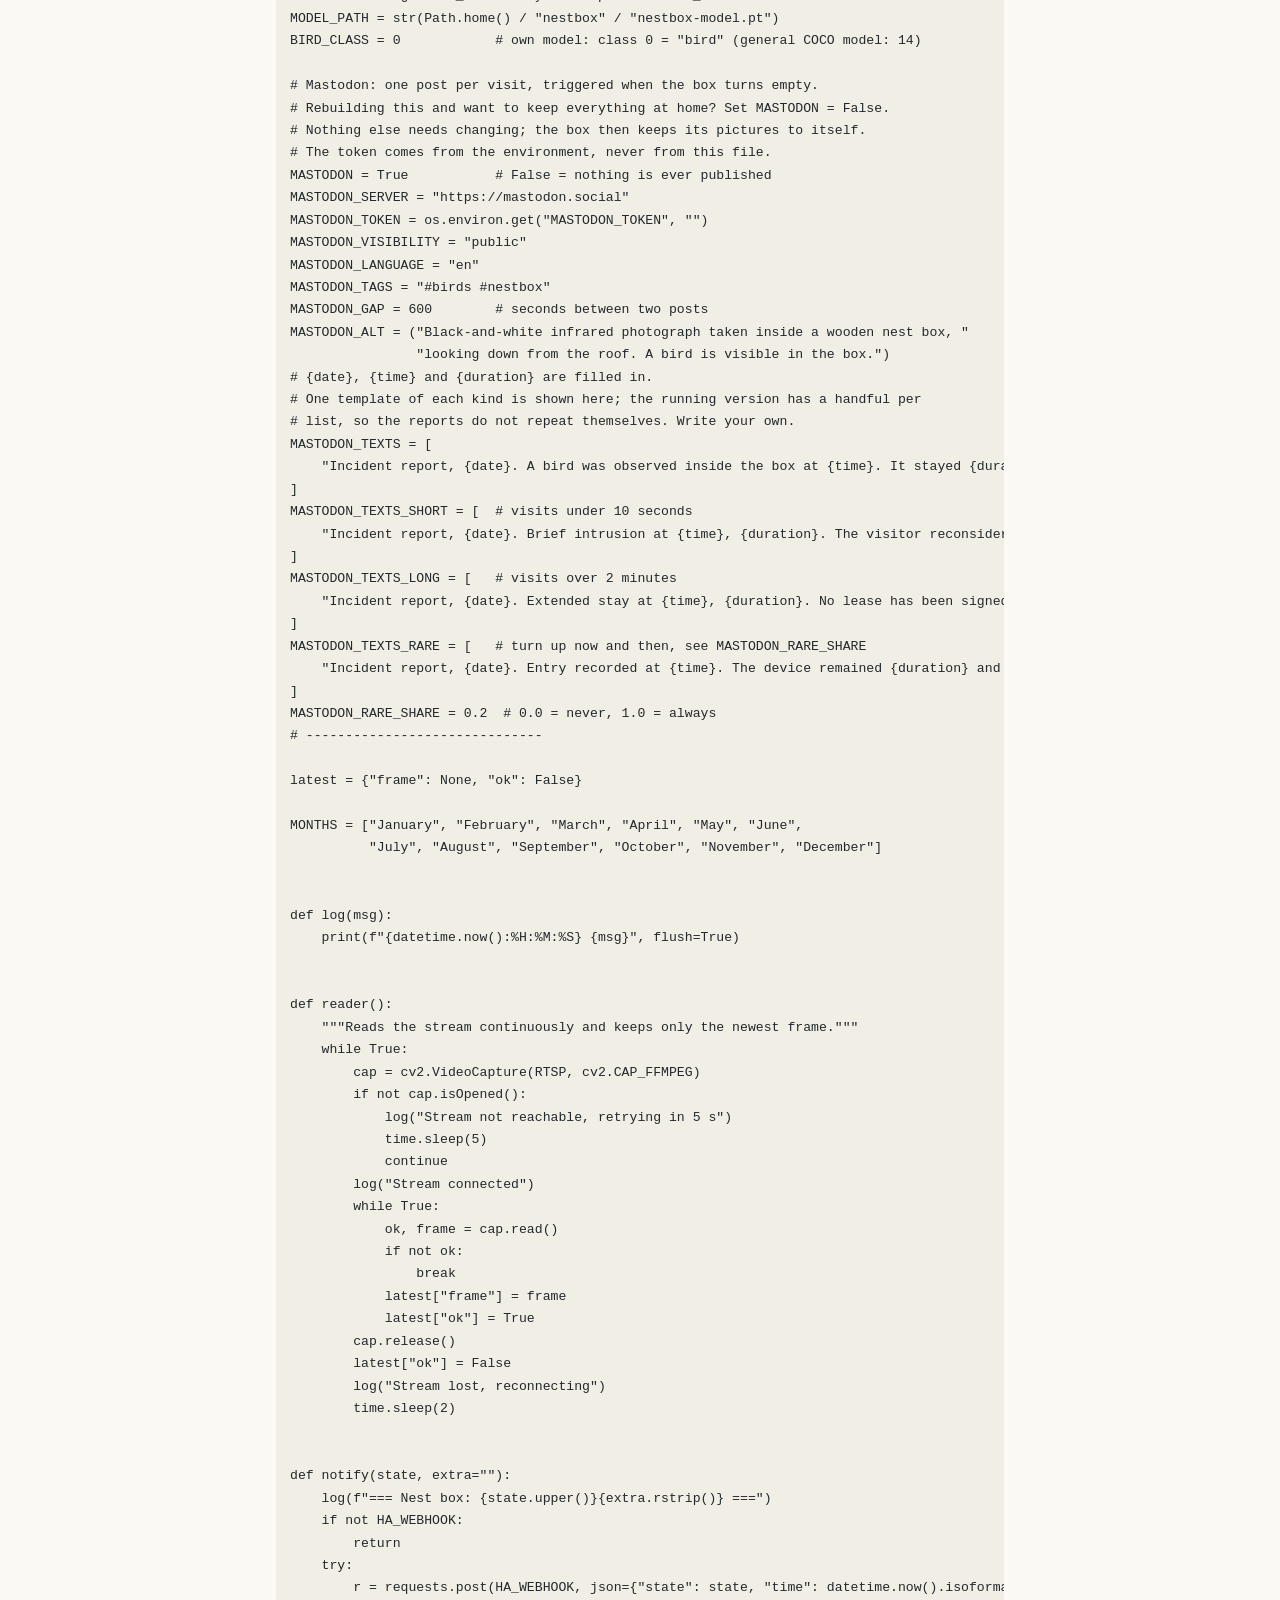
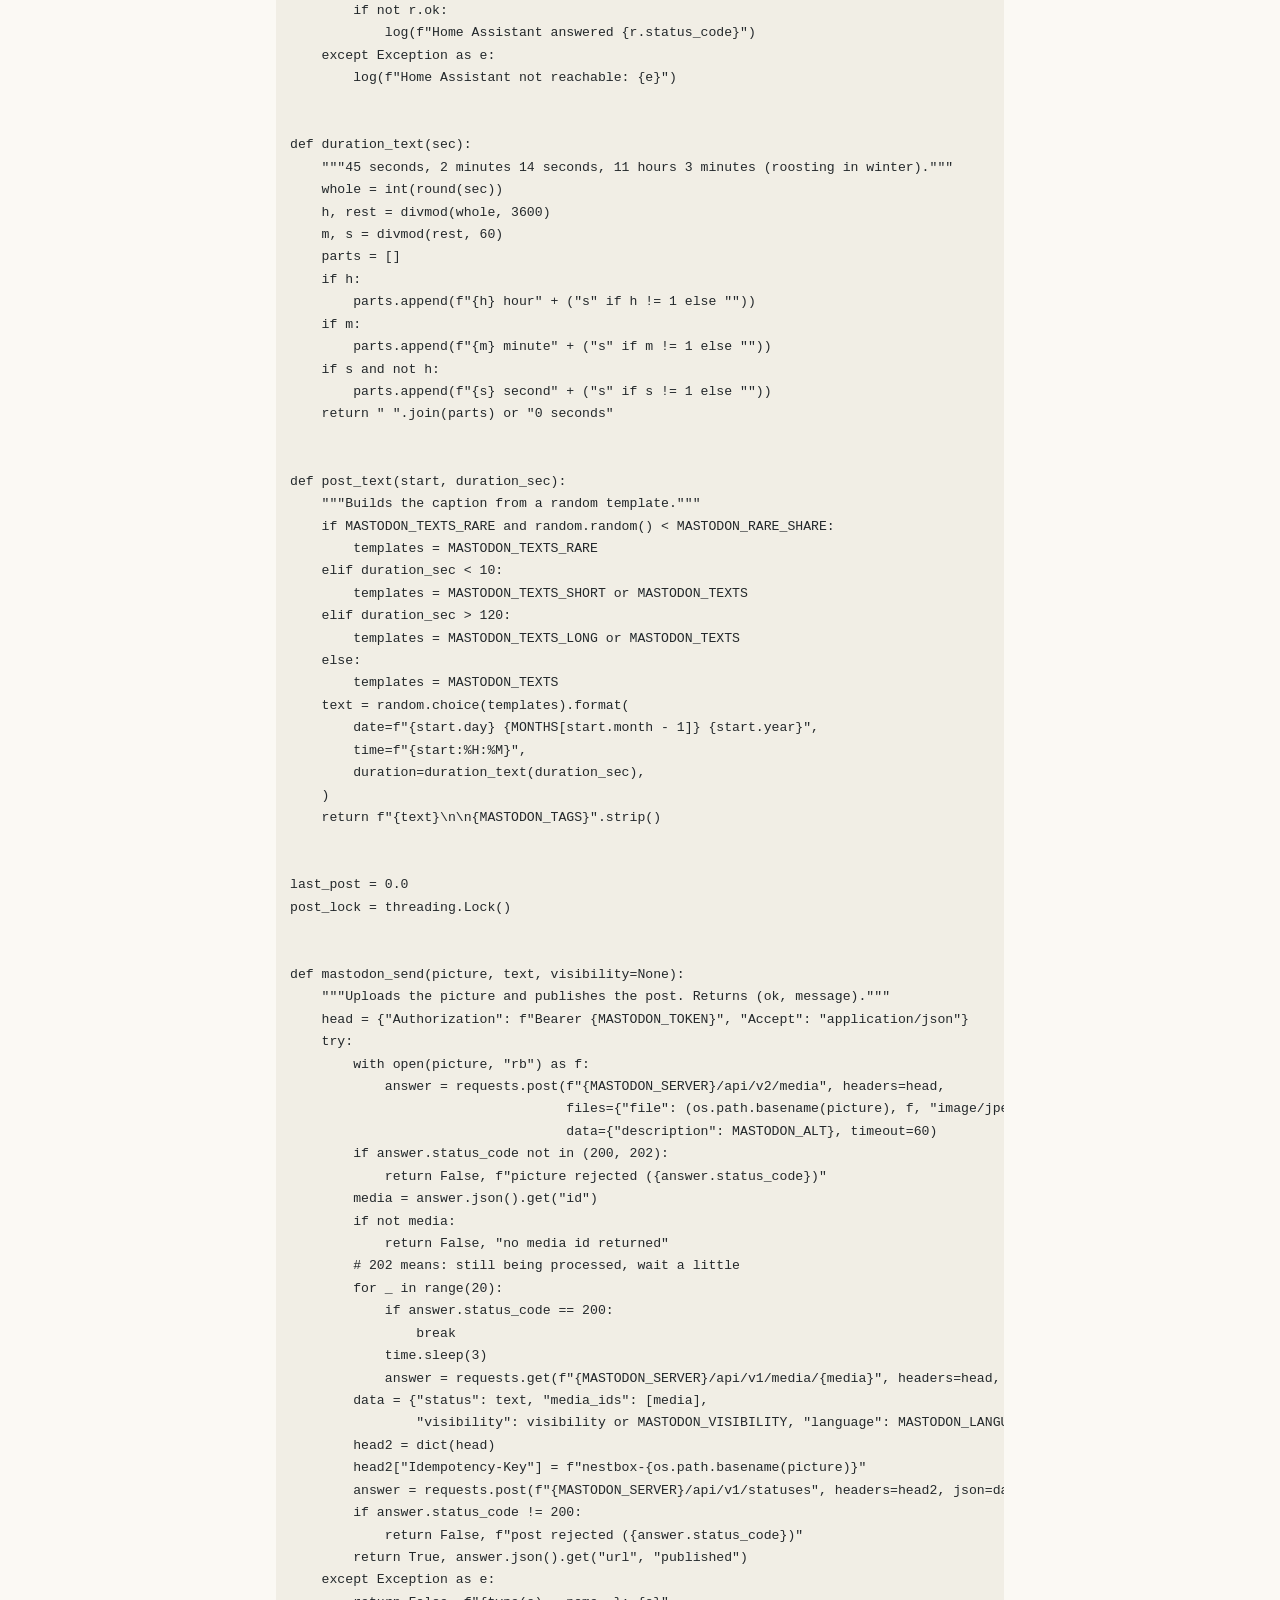
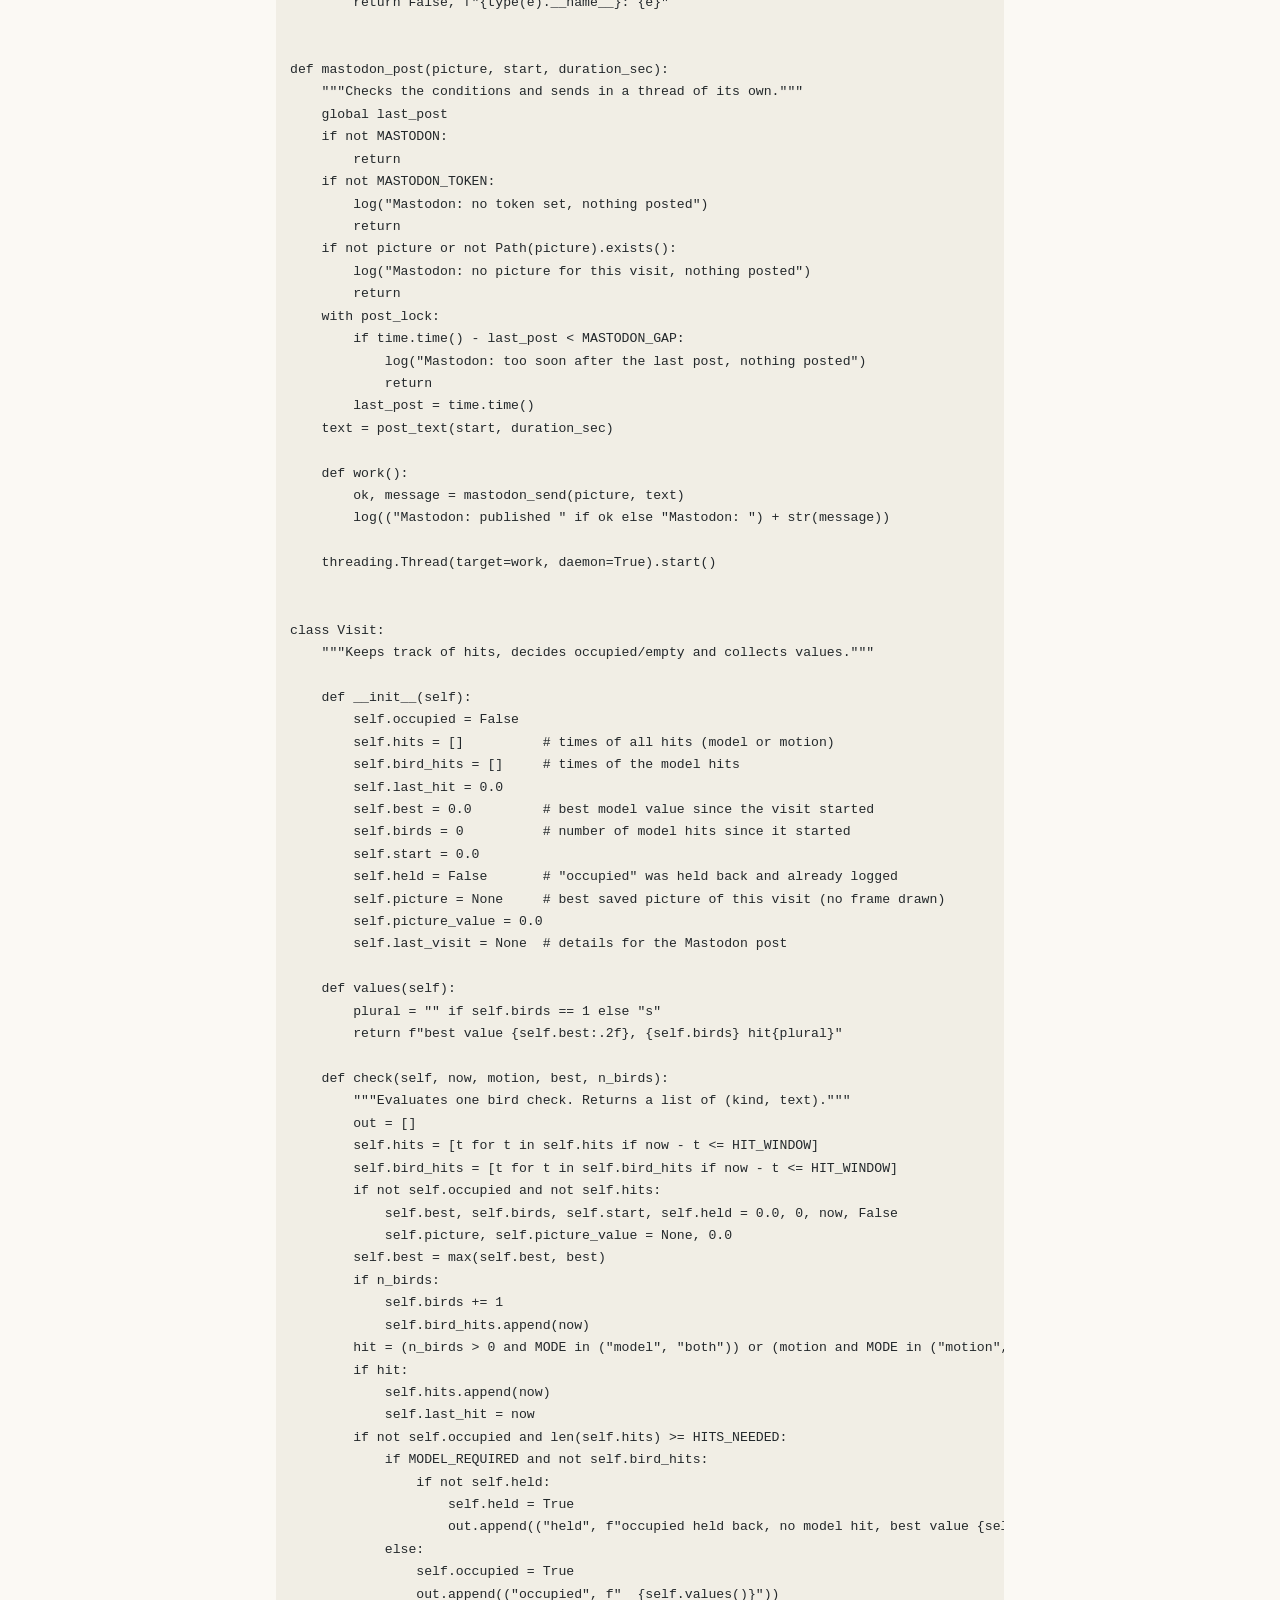
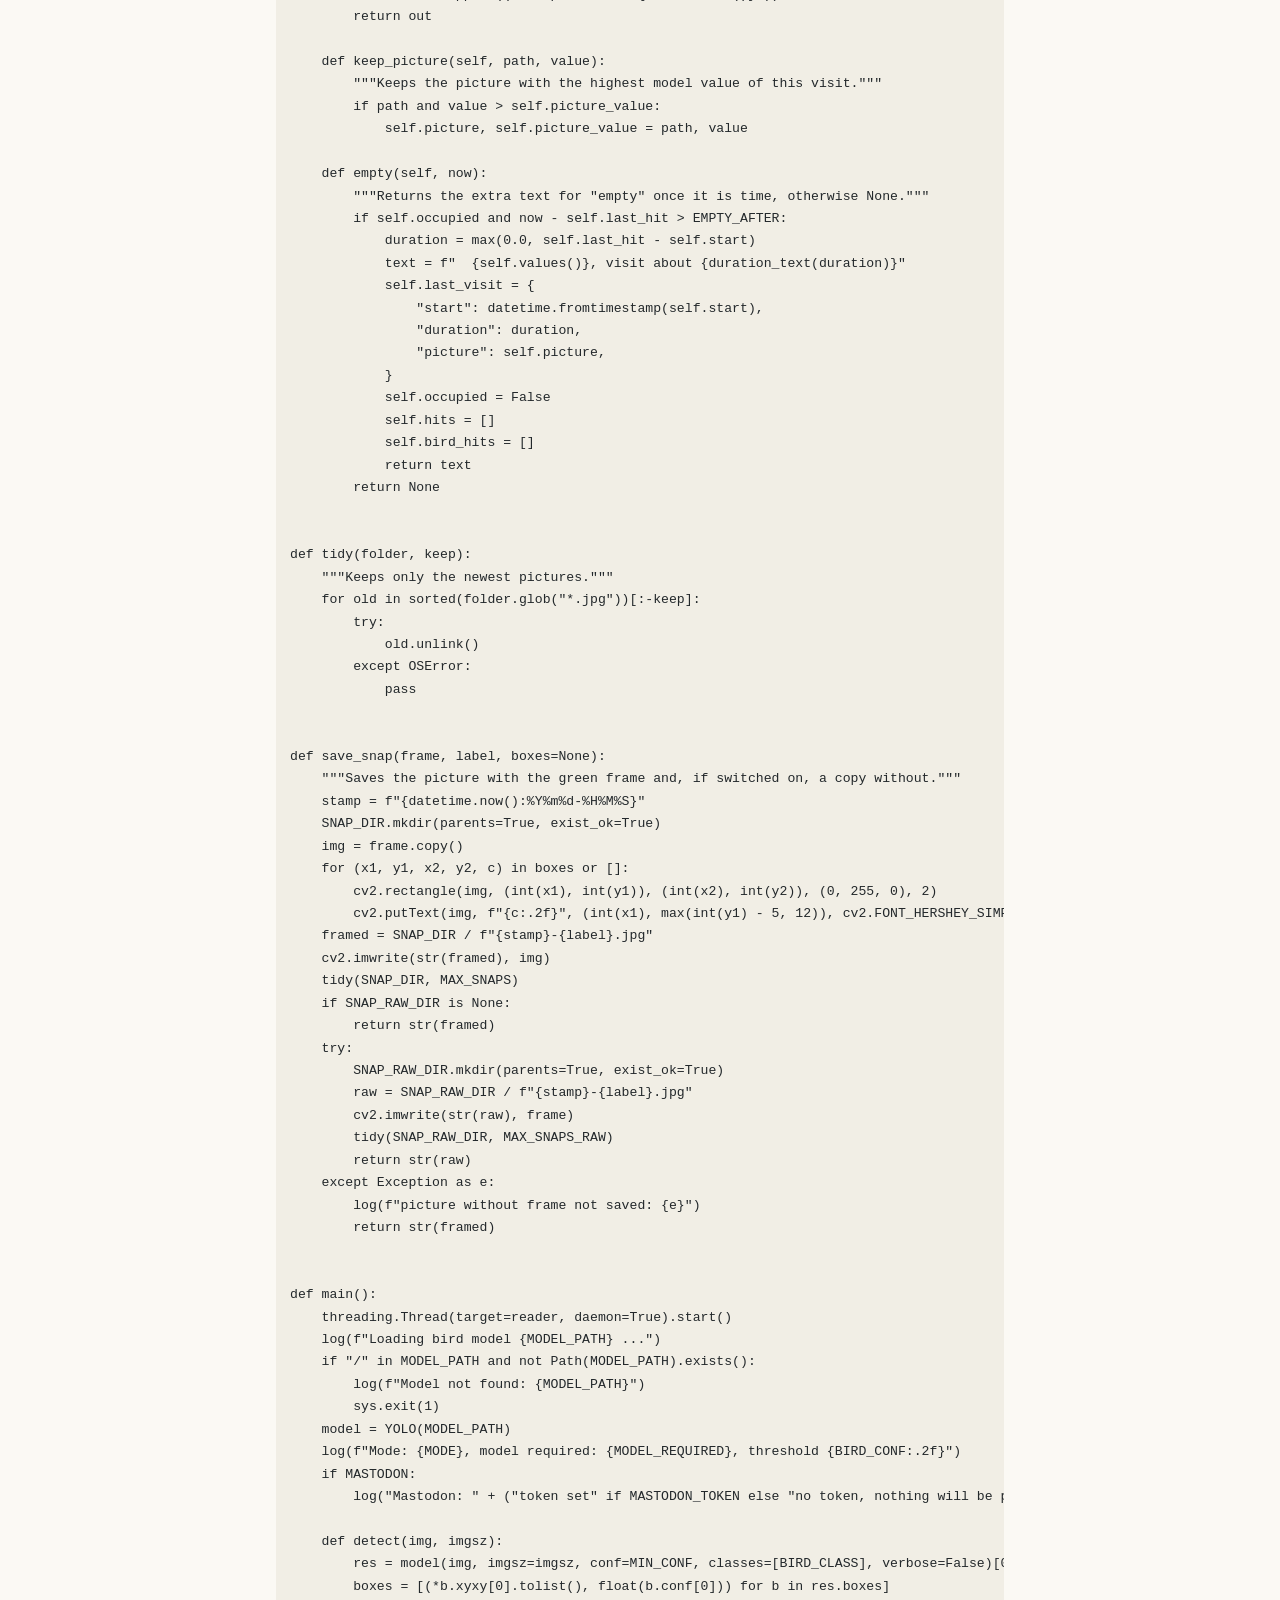
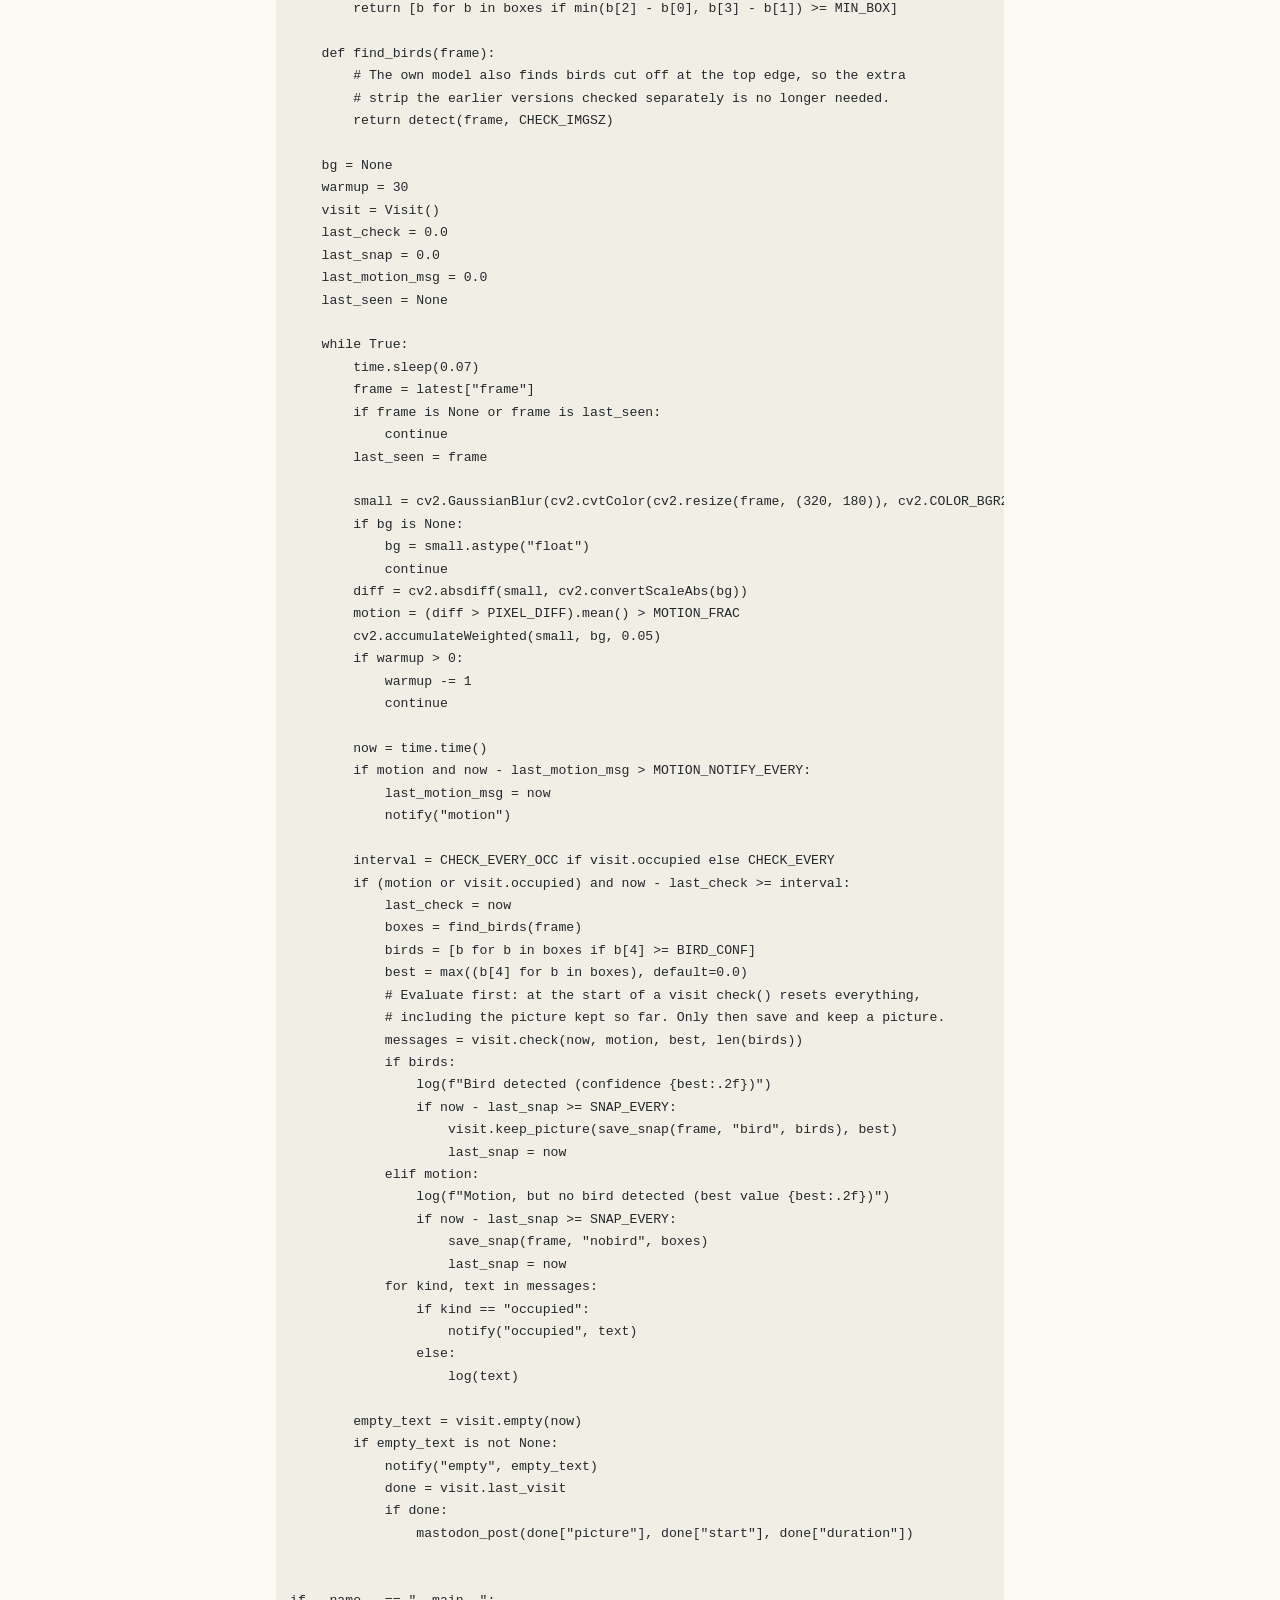
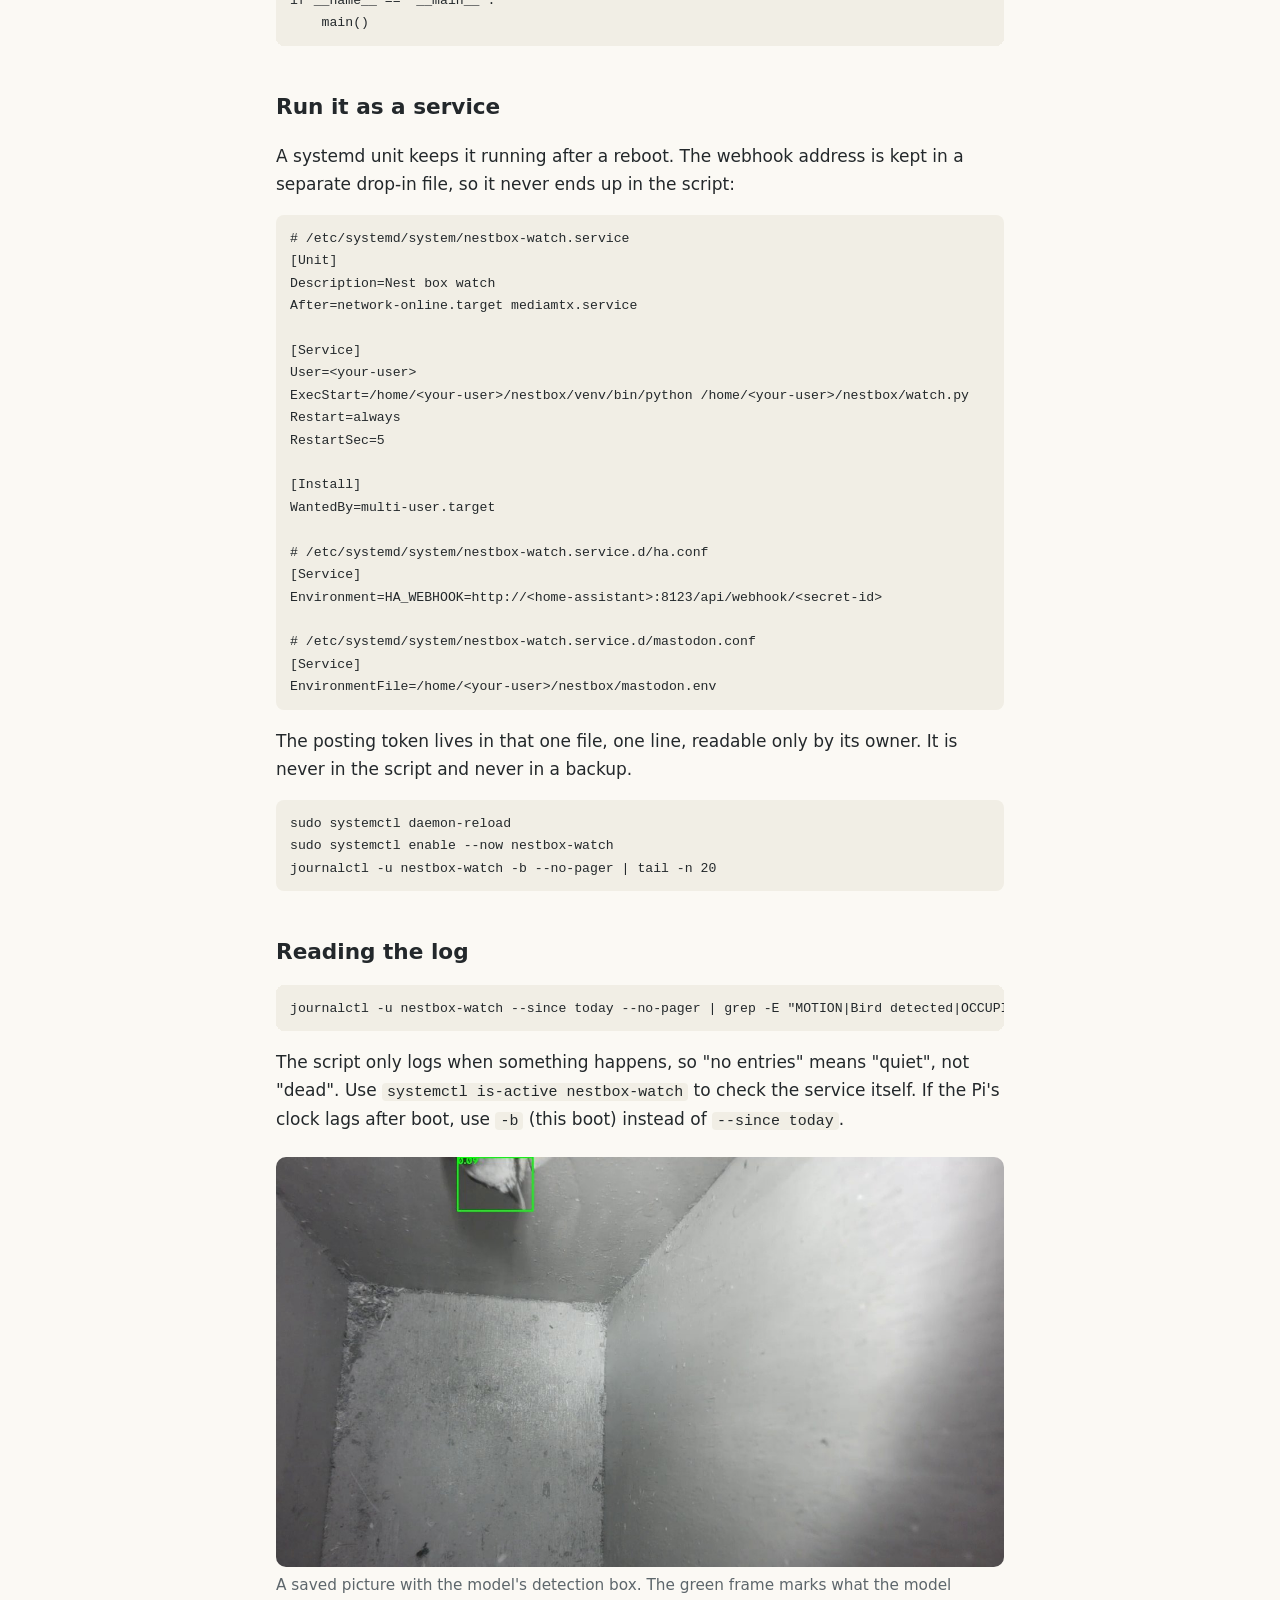
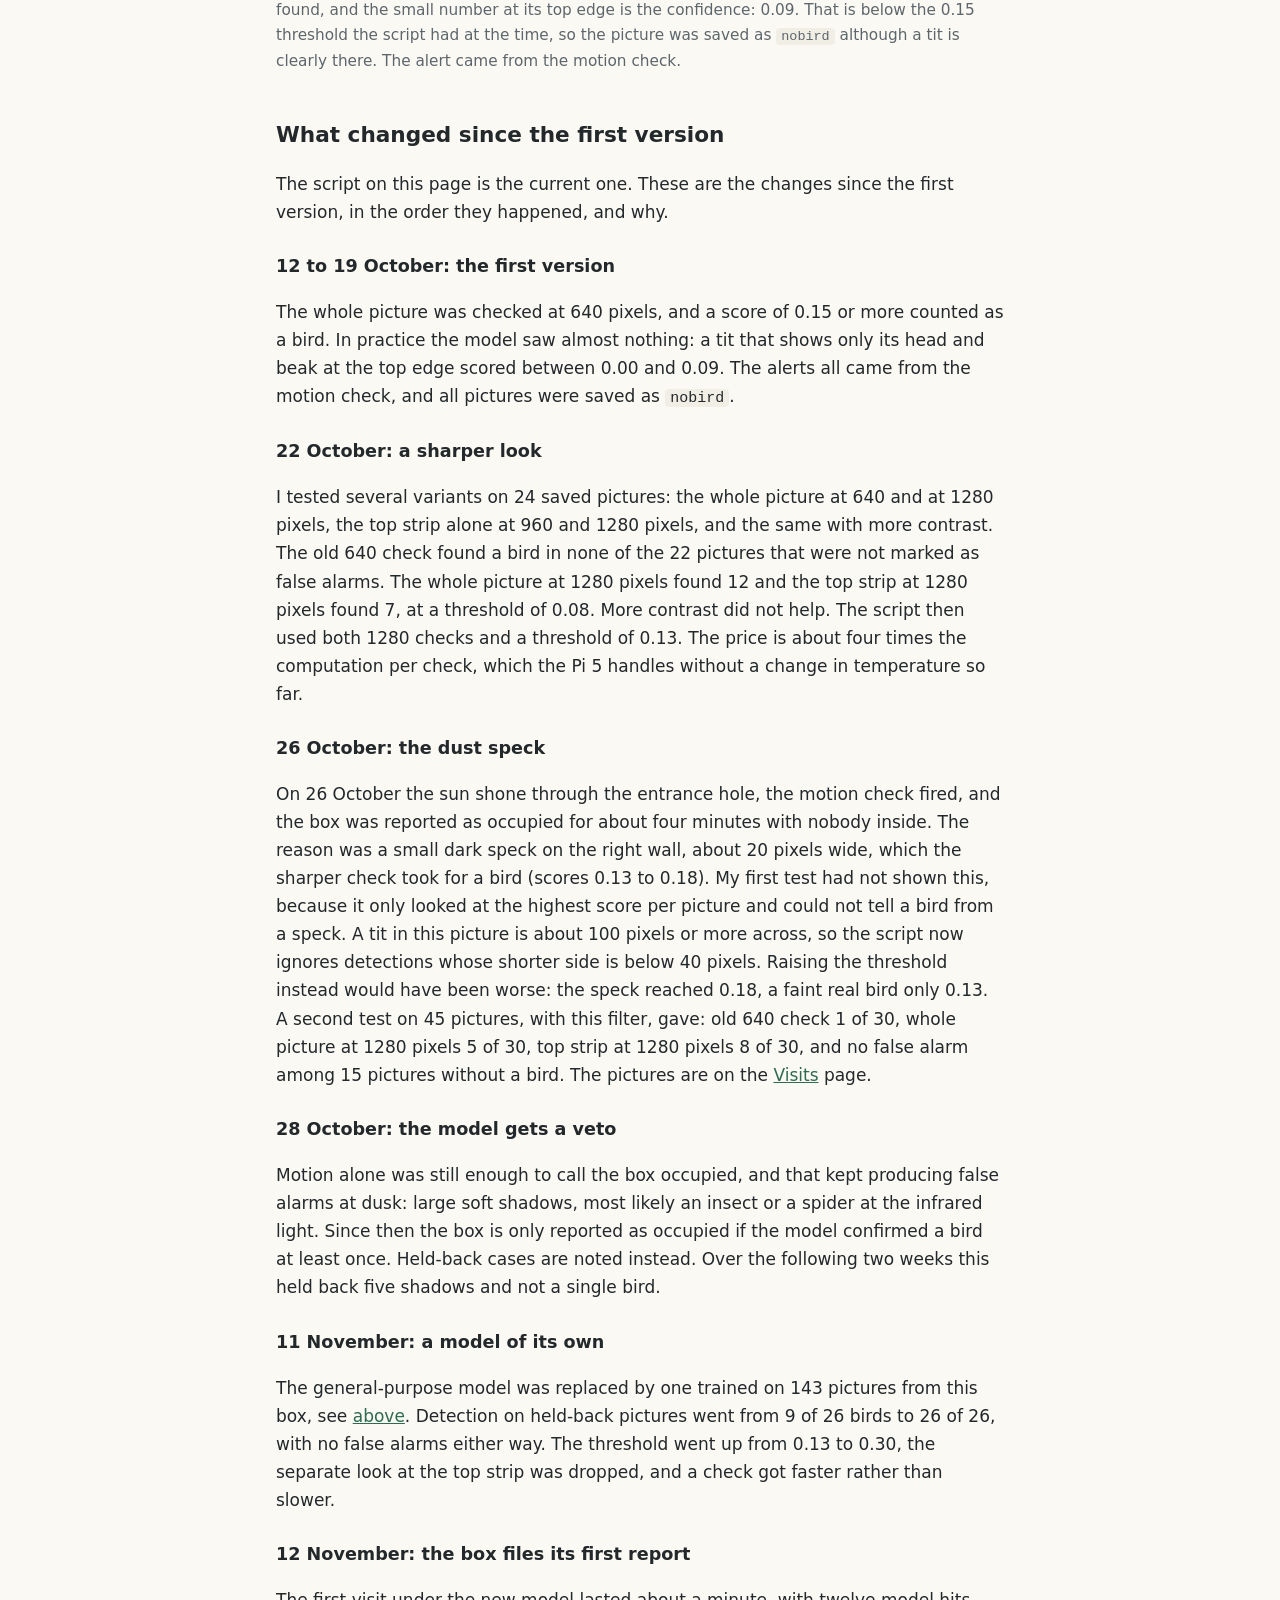
==== commit c3acc4b8: "Say plainly what leaves the house, and how to switch it off" ====
--- a/detection.html
+++ b/detection.html
@@ -51,6 +51,8 @@
 <h2 id="posts">The reports</h2>
 <p>When a visit ends, the box picks the picture with the highest score from that visit, the copy without the green frame, and publishes it with a short caption. The captions are picked at random from a handful of templates, in the same deadpan register as the <a href="results.html">field guide</a>. Date, time and duration are filled in. Nothing else about the visit leaves the Pi, and the pictures carry no metadata at all.</p>
 <p>It posts at most once per visit, with a ten minute gap, and only when the model actually saw a bird. A false alarm never becomes a post.</p>
+<p><strong>Rebuilding this without the posting part takes one line.</strong> In the settings block at the top of the script, in the section marked <em>Mastodon</em>, set <code>MASTODON = False</code>. Nothing else needs changing: the box keeps watching, keeps telling Home Assistant and keeps its pictures to itself.</p>
+<div class="note warn"><strong>Think before switching it on.</strong> Once it posts, the pictures are public. If you open the box while the service is running, your hand or your face may well end up in one. Switch the posting off, or stop the service altogether, before you touch the box.</div>
 <h2>The script</h2>
 <p>This is the whole thing, as it runs now. Only the caption templates are shortened to one example each, so the reports keep their element of surprise.</p>
 <pre><code>#!/usr/bin/env python3
@@ -102,8 +104,10 @@
 BIRD_CLASS = 0            # own model: class 0 = &quot;bird&quot; (general COCO model: 14)
 
 # Mastodon: one post per visit, triggered when the box turns empty.
+# Rebuilding this and want to keep everything at home? Set MASTODON = False.
+# Nothing else needs changing; the box then keeps its pictures to itself.
 # The token comes from the environment, never from this file.
-MASTODON = True
+MASTODON = True           # False = nothing is ever published
 MASTODON_SERVER = &quot;https://mastodon.social&quot;
 MASTODON_TOKEN = os.environ.get(&quot;MASTODON_TOKEN&quot;, &quot;&quot;)
 MASTODON_VISIBILITY = &quot;public&quot;
